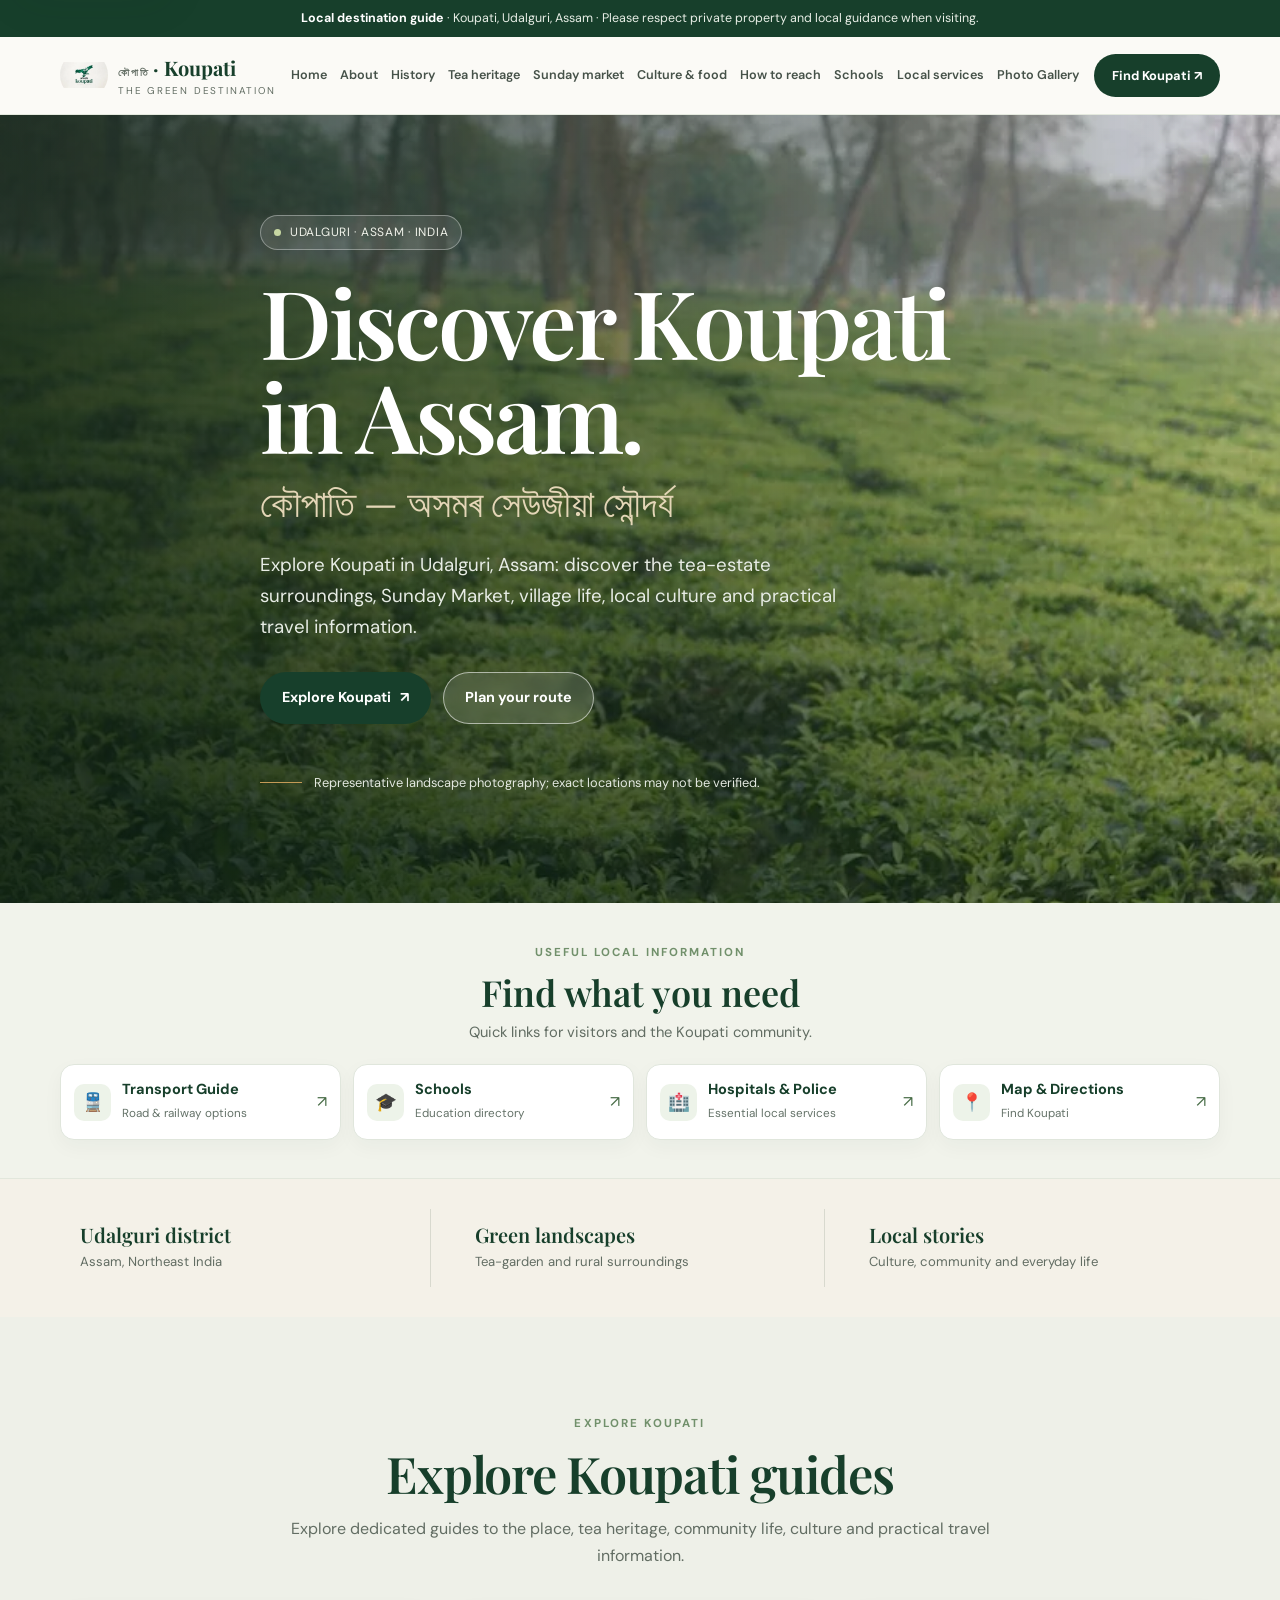
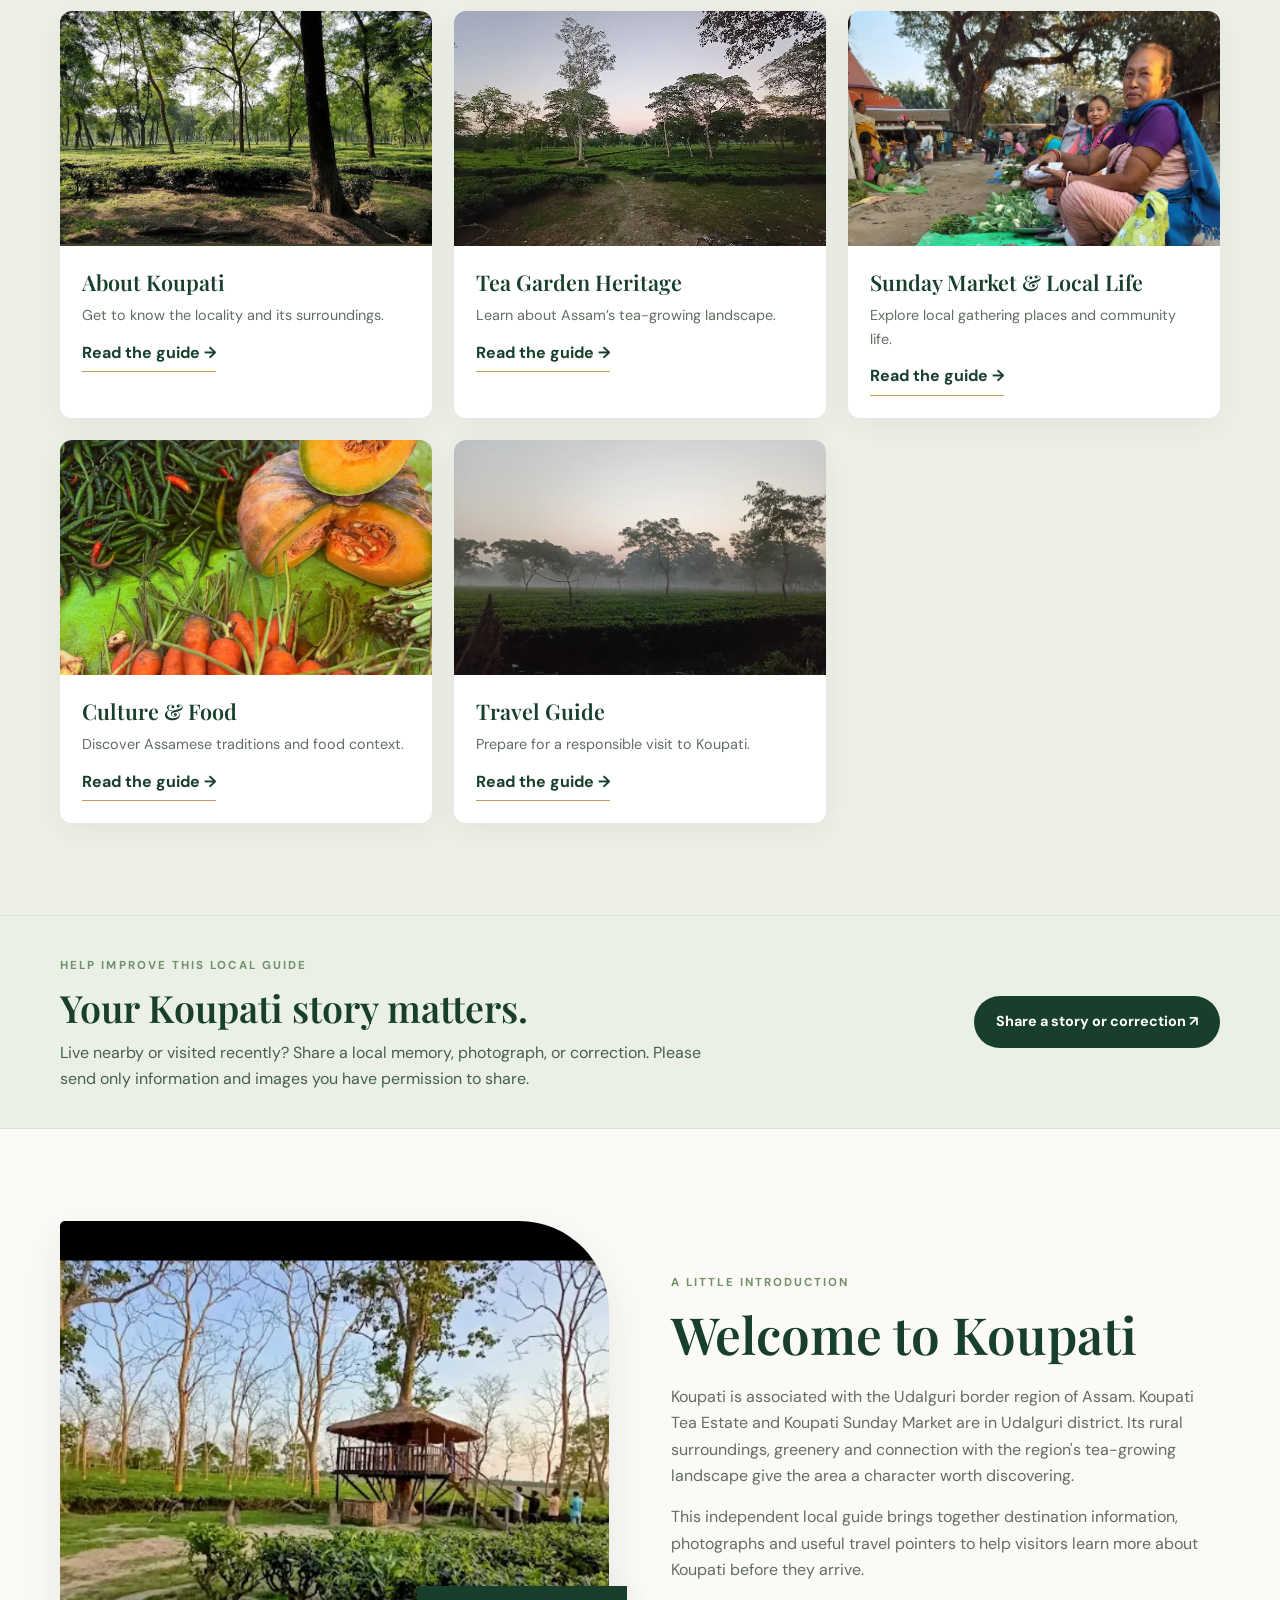
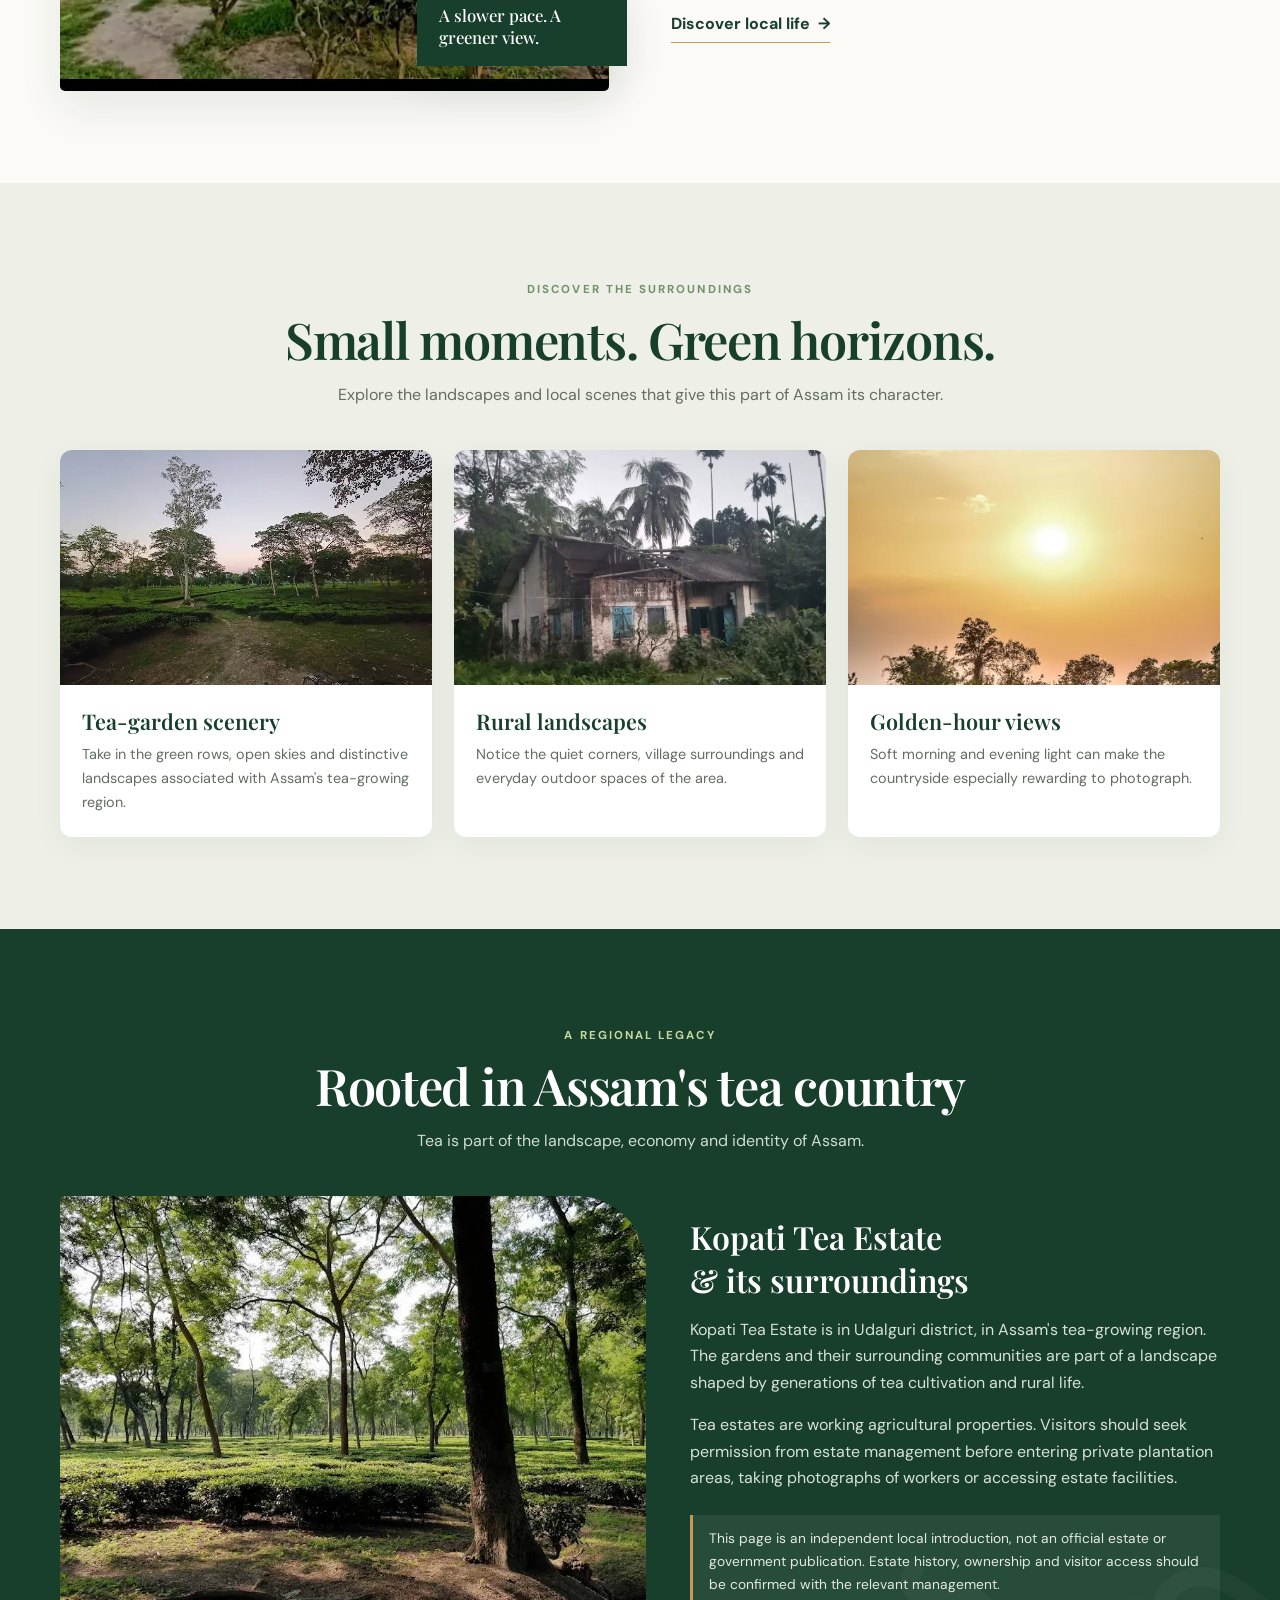
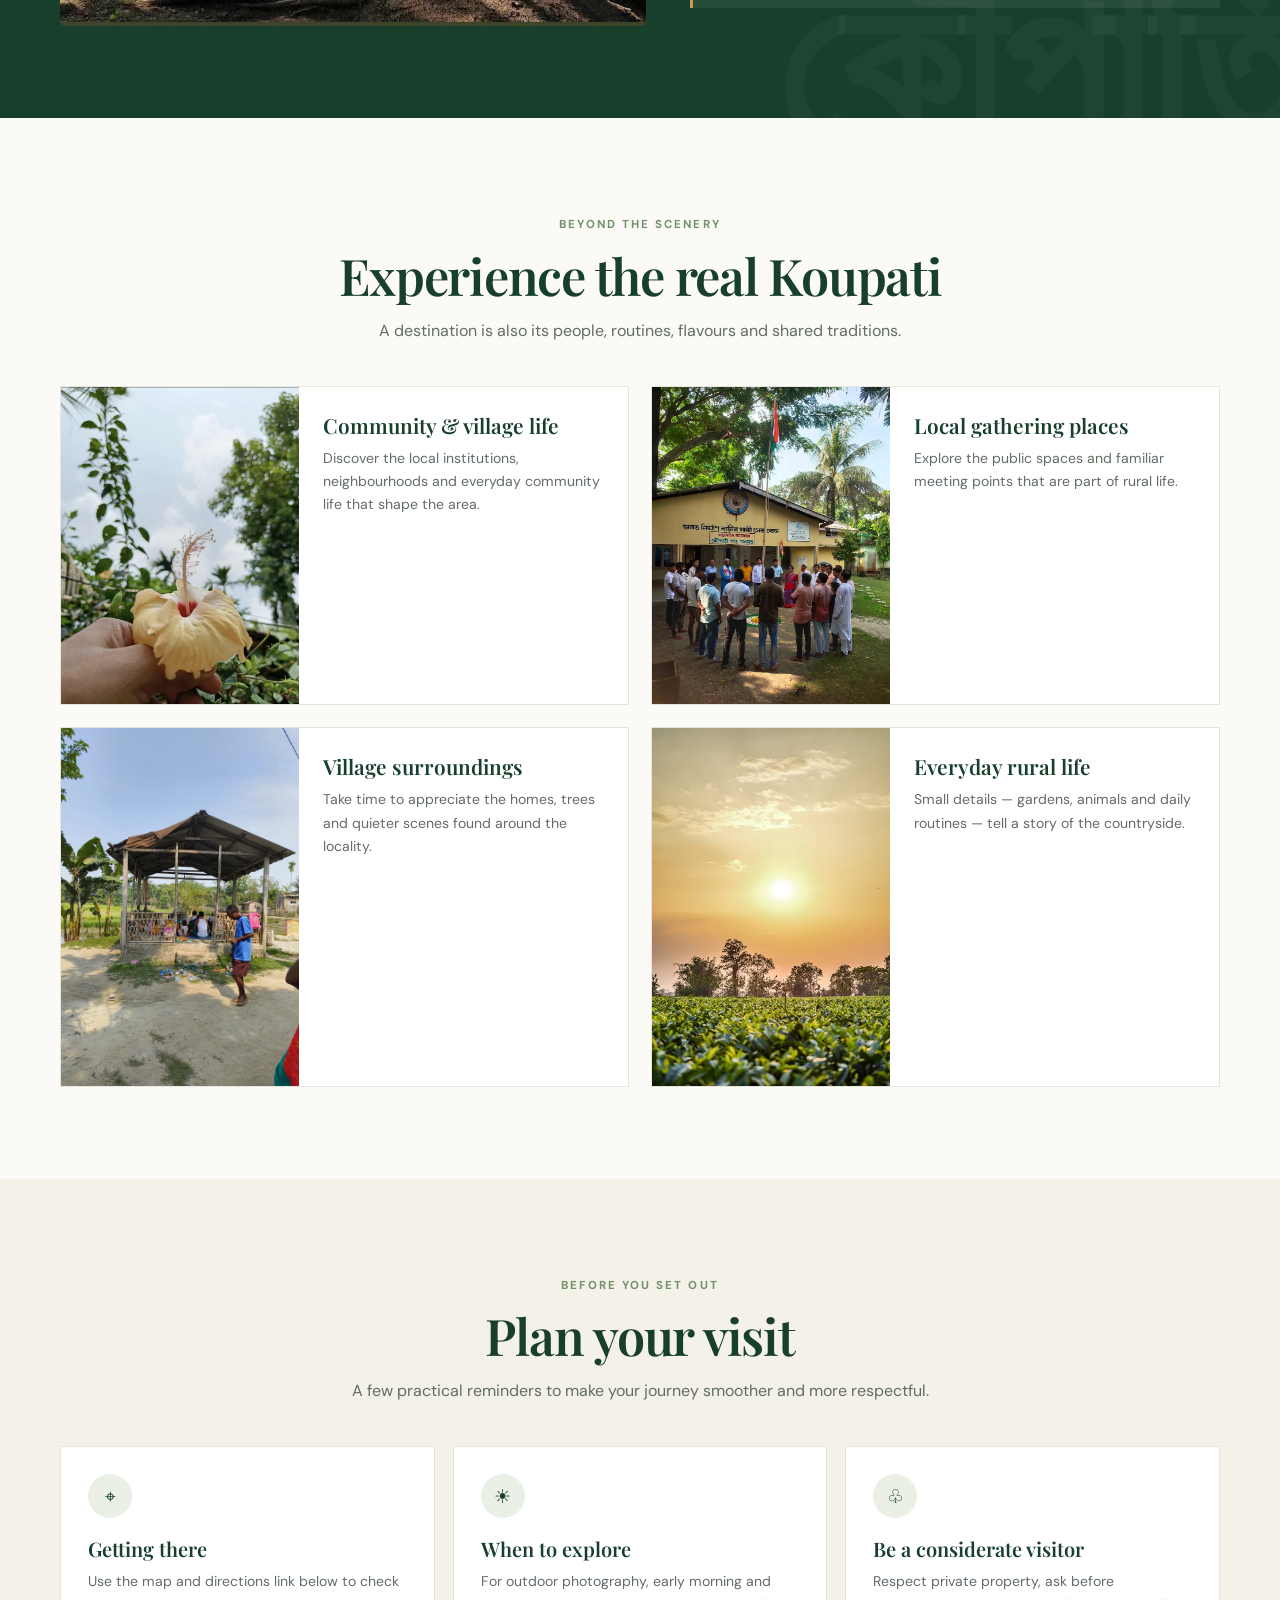
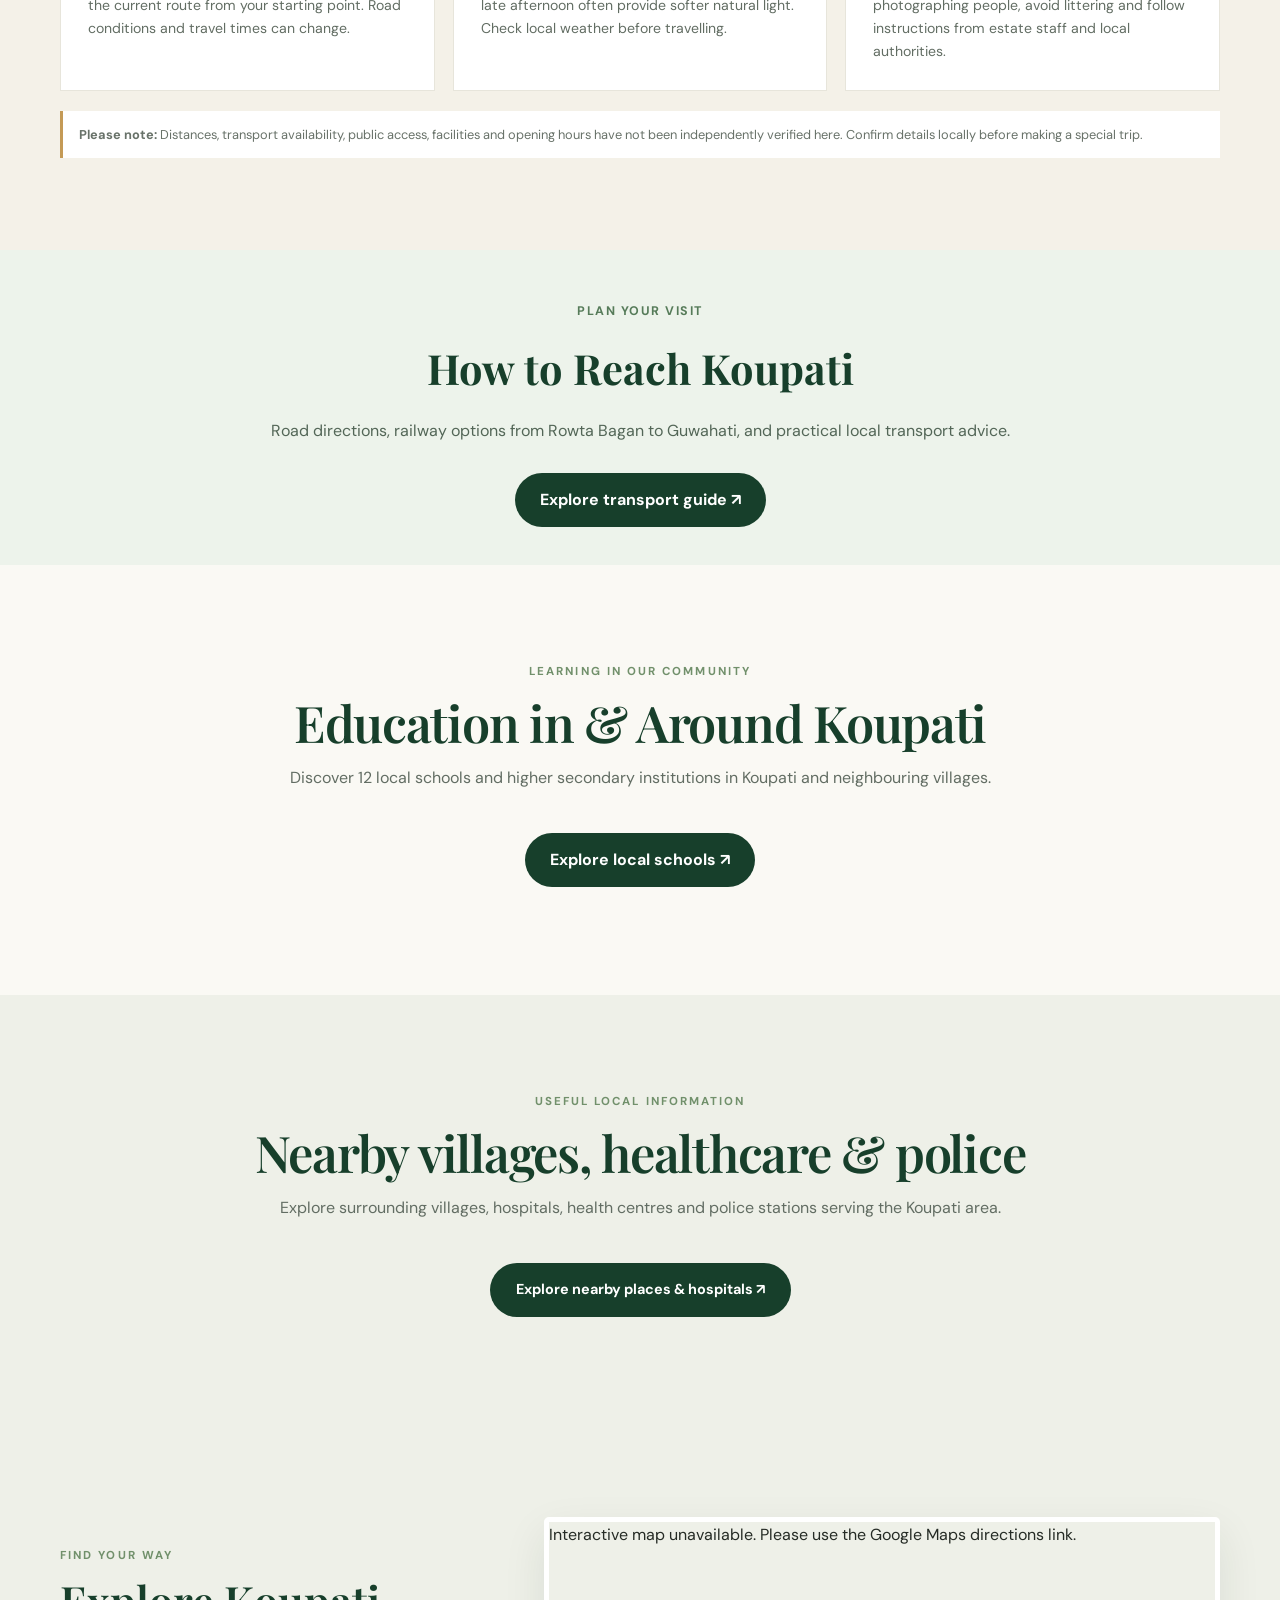
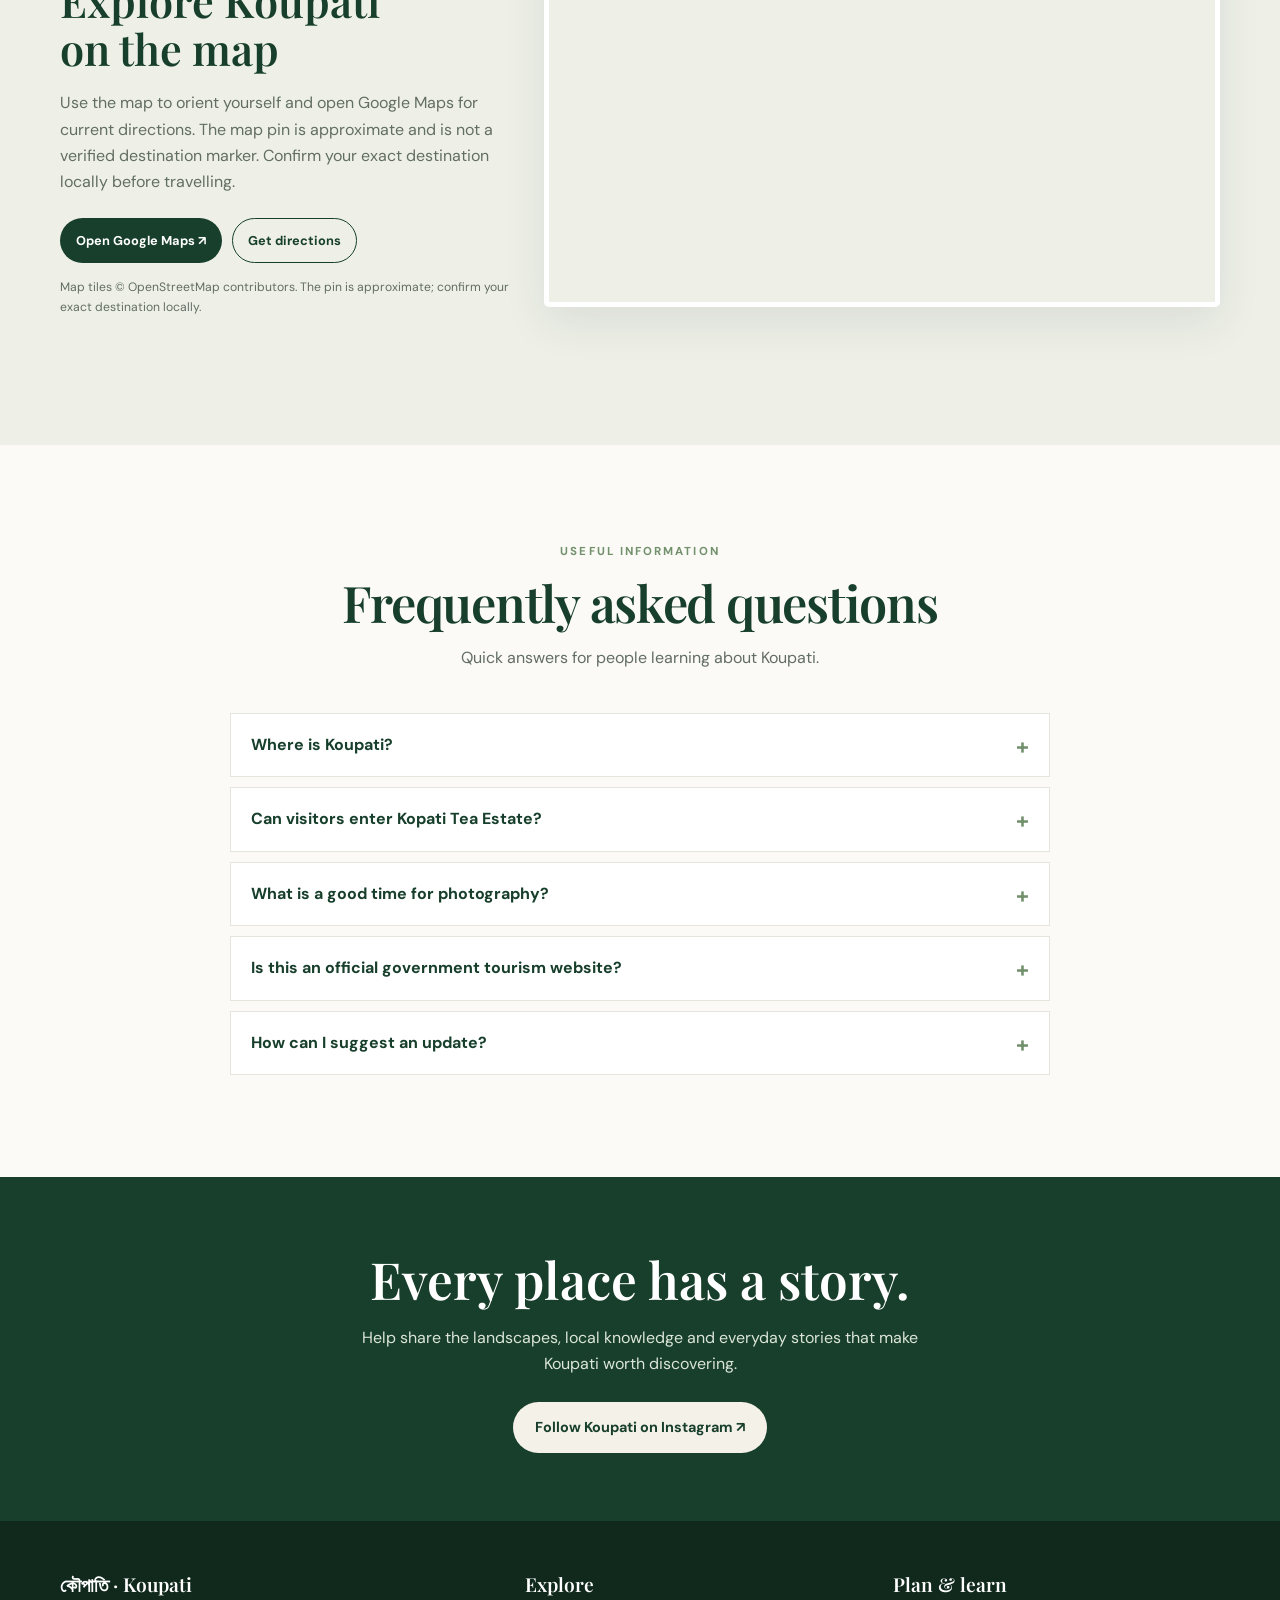
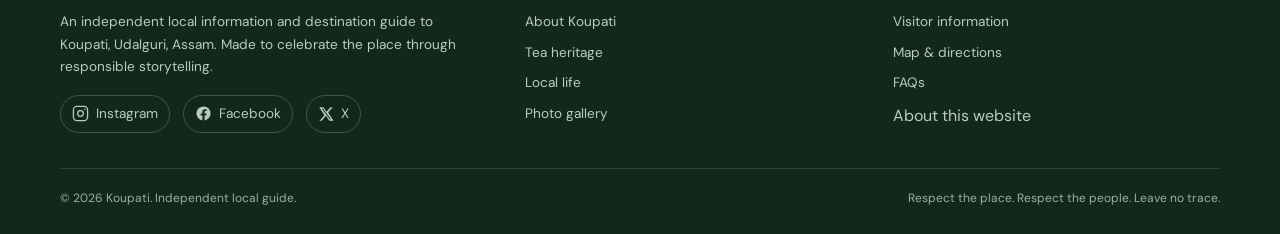
==== index.html @ d8b203d9 "Complete homepage audit: language, photo disclosures, CSS caching and imagery" ====
<!doctype html>
<html lang="en" class="scroll-smooth">
<head>
  <meta charset="utf-8">
  <meta name="viewport" content="width=device-width, initial-scale=1">
  <meta name="theme-color" content="#173f2b">
  <title>Koupati, Udalguri, Assam | Tea Estate, Sunday Market &amp; Local Guide</title>
  <meta name="description" content="Discover Koupati in Udalguri, Assam — explore local landscapes, tea-garden scenery, village life, culture and useful visitor information.">
  <link rel="canonical" href="https://koupati.vercel.app/">
  <meta property="og:type" content="website">
  <meta property="og:url" content="https://koupati.vercel.app/">
  <meta property="og:title" content="Koupati, Udalguri, Assam | Tea Estate, Sunday Market &amp; Local Guide">
  <meta property="og:description" content="A local guide to Koupati — its landscapes, tea-garden surroundings, community and visitor information.">
  <meta property="og:image" content="https://koupati.vercel.app/7.webp">
  <meta name="twitter:card" content="summary_large_image">
  <meta name="twitter:title" content="Koupati, Udalguri, Assam | Tea Estate, Sunday Market &amp; Local Guide">
  <meta name="twitter:description" content="Explore Koupati's landscapes, local life and visitor information.">
  <meta name="twitter:image" content="https://koupati.vercel.app/7.webp">
  <link rel="preconnect" href="https://fonts.googleapis.com">
  <link rel="preconnect" href="https://fonts.gstatic.com" crossorigin>
  <link href="https://fonts.googleapis.com/css2?family=DM+Sans:wght@400;500;600;700&family=Playfair+Display:wght@500;600;700&family=Noto+Sans+Assamese:wght@400;500;600;700&display=swap" rel="stylesheet" media="print" onload="this.media='all'">
  <noscript><link href="https://fonts.googleapis.com/css2?family=DM+Sans:wght@400;500;600;700&family=Playfair+Display:wght@500;600;700&family=Noto+Sans+Assamese:wght@400;500;600;700&display=swap" rel="stylesheet"></noscript>
  <link rel="preload" as="image" href="7-optimized.webp" imagesrcset="7-mobile.webp 480w, 7-optimized.webp 826w" imagesizes="100vw" fetchpriority="high">
  <link rel="stylesheet" href="styles-home.css">
  
  <script type="application/ld+json">{"@context":"https://schema.org","@type":"WebSite","name":"Koupati, Udalguri, Assam | Tea Estate, Sunday Market & Local Guide","alternateName":"কৌপাতি","url":"https://koupati.vercel.app/","description":"Discover Koupati in Udalguri, Assam — explore local landscapes, tea-garden scenery, village life, culture and useful visitor information."}</script>
<meta name="robots" content="index,follow"></head>
<body>
  <a class="skip-link" href="#main-content">Skip to content</a>
  <div class="topline"><strong>Local destination guide</strong> · Koupati, Udalguri, Assam · Please respect private property and local guidance when visiting.</div>
  <header class="site-header">
    <div class="container nav-wrap">
      <a class="brand" href="/" aria-label="Koupati home"><img src="images/koupati_logo-optimized.webp" alt="Koupati logo" decoding="async" width="48" height="48"><span class="brand-name"><strong><span lang="as">কৌপাতি</span> · Koupati</strong><span>The green destination</span></span></a>
      <nav class="nav-links" aria-label="Main navigation"><a href="/">Home</a><a href="about-koupati.html">About</a><a href="history-local-stories.html">History</a><a href="tea-garden.html">Tea heritage</a><a href="local-life.html">Sunday market</a><a href="culture-food.html">Culture & food</a><a href="travel-guide.html#transport-options">How to reach</a><a href="education.html">Schools</a><a href="nearby-villages-hospitals.html">Local services</a><a href="gallery.html">Photo Gallery</a></nav>
      <a class="btn btn-primary nav-cta" href="#location">Find Koupati ↗</a>
      <button class="menu-toggle" id="menuToggle" aria-label="Open navigation" aria-expanded="false" aria-controls="mobileNav">☰</button>
    </div>
    <nav class="mobile-nav" id="mobileNav" aria-label="Mobile navigation"><a href="/">Home</a><a href="about-koupati.html">About</a><a href="history-local-stories.html">History &amp; Stories</a><a href="tea-garden.html">Tea heritage</a><a href="local-life.html">Sunday market</a><a href="culture-food.html">Culture & food</a><a href="travel-guide.html#transport-options">How to reach</a><a href="education.html">Schools</a><a href="nearby-villages-hospitals.html">Local services</a><a href="gallery.html">Photo Gallery</a></nav>
  </header>

  <nav class="mobile-quick-jump" aria-label="Quick section navigation"><a href="#quick-access">Explore</a><a href="#community-story">Contribute</a><a href="gallery.html">Photos</a><a href="#location">Map</a><a href="#faq">FAQ</a></nav>
  <main id="main-content">
    <section class="hero" id="home">
      <img class="hero-bg" src="7-optimized.webp" srcset="7-mobile.webp 480w, 7-optimized.webp 826w" sizes="100vw" alt="Representative tea-growing landscape; exact location not verified" fetchpriority="high" decoding="async" width="826" height="1239">
      <div class="container hero-content">
        <div class="hero-kicker"><i></i> UDALGURI · ASSAM · INDIA</div>
        <h1>Discover Koupati<br>in Assam.<span lang="as">কৌপাতি — অসমৰ সেউজীয়া সৌন্দৰ্য</span></h1>
        <p class="hero-copy">Explore Koupati in Udalguri, Assam: discover the tea-estate surroundings, Sunday Market, village life, local culture and practical travel information.</p>
        <div class="hero-actions"><a class="btn btn-primary" href="#discover">Explore Koupati <span>↗</span></a><a class="btn btn-light" href="#location">Plan your route</a></div>
        <div class="hero-note">Representative landscape photography; exact locations may not be verified.</div>
      </div>
    </section>


    <section class="quick-access" id="quick-access" aria-labelledby="quick-access-title"><div class="container"><div class="quick-access-heading"><span class="eyebrow">USEFUL LOCAL INFORMATION</span><h2 id="quick-access-title">Find what you need</h2><p>Quick links for visitors and the Koupati community.</p></div><div class="quick-access-grid"><a class="quick-access-card" href="travel-guide.html#transport-options"><span class="quick-access-icon" aria-hidden="true">🚆</span><span><strong>Transport Guide</strong><small>Road &amp; railway options</small></span><span aria-hidden="true">↗</span></a><a class="quick-access-card" href="education.html"><span class="quick-access-icon" aria-hidden="true">🎓</span><span><strong>Schools</strong><small>Education directory</small></span><span aria-hidden="true">↗</span></a><a class="quick-access-card" href="nearby-villages-hospitals.html"><span class="quick-access-icon" aria-hidden="true">🏥</span><span><strong>Hospitals &amp; Police</strong><small>Essential local services</small></span><span aria-hidden="true">↗</span></a><a class="quick-access-card" href="#location"><span class="quick-access-icon" aria-hidden="true">📍</span><span><strong>Map &amp; Directions</strong><small>Find Koupati</small></span><span aria-hidden="true">↗</span></a></div></div></section>
    <section class="intro" aria-label="Koupati at a glance"><div class="container intro-grid">
      <div class="intro-item"><b>Udalguri district</b><span>Assam, Northeast India</span></div>
      <div class="intro-item"><b>Green landscapes</b><span>Tea-garden and rural surroundings</span></div>
      <div class="intro-item"><b>Local stories</b><span>Culture, community and everyday life</span></div>
    </div></section>

    <section class="section highlights"><div class="container"><div class="section-head"><span class="eyebrow">Explore Koupati</span><h2>Explore Koupati guides</h2><p>Explore dedicated guides to the place, tea heritage, community life, culture and practical travel information.</p></div><div class="cards"><article class="feature-card"><img src="12-optimized.webp" alt="Representative green rural landscape; exact location not verified" loading="lazy" decoding="async" fetchpriority="low" width="1045" height="608"><div class="card-body"><h3>About Koupati</h3><p>Get to know the locality and its surroundings.</p><a class="text-link" href="about-koupati.html">Read the guide →</a></div></article><article class="feature-card"><img src="6-optimized.webp" alt="Tea-growing landscape in Assam; not confirmed as Kopati Tea Estate" loading="lazy" decoding="async" fetchpriority="low" width="720" height="520"><div class="card-body"><h3>Tea Garden Heritage</h3><p>Learn about Assam’s tea-growing landscape.</p><a class="text-link" href="tea-garden.html">Read the guide →</a></div></article><article class="feature-card"><img src="90372.webp" alt="Sunday Market vendors and local shoppers in a village setting, Udalguri, Assam" loading="lazy" decoding="async" fetchpriority="low" width="1536" height="1204"><div class="card-body"><h3>Sunday Market & Local Life</h3><p>Explore local gathering places and community life.</p><a class="text-link" href="local-life.html">Read the guide →</a></div></article></div><div class="cards" style="margin-top:22px"><article class="feature-card"><img src="90378.webp" alt="Fresh local vegetables and seasonal produce at a Sunday market" loading="lazy" decoding="async" fetchpriority="low" width="1152" height="1536"><div class="card-body"><h3>Culture & Food</h3><p>Discover Assamese traditions and food context.</p><a class="text-link" href="culture-food.html">Read the guide →</a></div></article><article class="feature-card"><img src="8.webp" alt="Representative rural landscape in Assam; exact location not verified" loading="lazy" decoding="async" fetchpriority="low" width="826" height="620"><div class="card-body"><h3>Travel Guide</h3><p>Prepare for a responsible visit to Koupati.</p><a class="text-link" href="travel-guide.html">Read the guide →</a></div></article></div></div></section>

    <section class="contributor-hub" id="community-story" aria-labelledby="contributor-title"><div class="container contributor-layout"><div><span class="eyebrow">Help improve this local guide</span><h2 id="contributor-title">Your Koupati story matters.</h2><p>Live nearby or visited recently? Share a local memory, photograph, or correction. Please send only information and images you have permission to share.</p></div><a class="btn btn-primary" href="https://www.instagram.com/koupati_official/" target="_blank" rel="noopener noreferrer" aria-label="Contact Koupati on Instagram to share a story, photograph or correction">Share a story or correction ↗</a></div></section>

    <section class="section" id="discover"><div class="container about-grid">
      <div class="about-photo"><img src="10-optimized.webp" alt="Representative green rural landscape; exact location not verified" loading="lazy" decoding="async" fetchpriority="low" width="1084" height="548"><div class="photo-label">A slower pace. A greener view.</div></div>
      <div class="about-copy"><span class="eyebrow">A little introduction</span><h2>Welcome to Koupati</h2>
        <p>Koupati is associated with the Udalguri border region of Assam. Koupati Tea Estate and Koupati Sunday Market are in Udalguri district. Its rural surroundings, greenery and connection with the region's tea-growing landscape give the area a character worth discovering.</p>
        <p>This independent local guide brings together destination information, photographs and useful travel pointers to help visitors learn more about Koupati before they arrive.</p>
        <a class="text-link" href="#local-life">Discover local life <span>→</span></a>
      </div>
    </div></section>

    <section class="section highlights"><div class="container"><div class="section-head"><span class="eyebrow">Discover the surroundings</span><h2>Small moments. Green horizons.</h2><p>Explore the landscapes and local scenes that give this part of Assam its character.</p></div>
      <div class="cards">
        <article class="feature-card"><img src="6-optimized.webp" alt="Representative tea plantation landscape; exact location not verified" loading="lazy" decoding="async" fetchpriority="low" width="720" height="520"><div class="card-body"><h3>Tea-garden scenery</h3><p>Take in the green rows, open skies and distinctive landscapes associated with Assam's tea-growing region.</p></div></article>
        <article class="feature-card"><img src="9-optimized.webp" alt="Representative village landscape; exact location not verified" loading="lazy" decoding="async" fetchpriority="low" width="1063" height="1084"><div class="card-body"><h3>Rural landscapes</h3><p>Notice the quiet corners, village surroundings and everyday outdoor spaces of the area.</p></div></article>
        <article class="feature-card"><img src="1.jpeg" alt="Sunset over a rural landscape; exact location not verified" loading="lazy" decoding="async" fetchpriority="low" width="452" height="678"><div class="card-body"><h3>Golden-hour views</h3><p>Soft morning and evening light can make the countryside especially rewarding to photograph.</p></div></article>
      </div>
    </div></section>

    <section class="section heritage" id="heritage"><div class="container"><div class="section-head"><span class="eyebrow" style="color:#c7d7a2">A regional legacy</span><h2>Rooted in Assam's tea country</h2><p>Tea is part of the landscape, economy and identity of Assam.</p></div>
      <div class="heritage-grid"><img src="12-optimized.webp" alt="Representative green rural landscape; exact location not verified" loading="lazy" decoding="async" fetchpriority="low" width="1045" height="608"><div class="heritage-copy"><h3>Kopati Tea Estate & its surroundings</h3><p>Kopati Tea Estate is in Udalguri district, in Assam's tea-growing region. The gardens and their surrounding communities are part of a landscape shaped by generations of tea cultivation and rural life.</p><p>Tea estates are working agricultural properties. Visitors should seek permission from estate management before entering private plantation areas, taking photographs of workers or accessing estate facilities.</p><div class="heritage-note">This page is an independent local introduction, not an official estate or government publication. Estate history, ownership and visitor access should be confirmed with the relevant management.</div></div></div>
    </div></section>

    <section class="section local" id="local-life"><div class="container"><div class="section-head"><span class="eyebrow">Beyond the scenery</span><h2>Experience the real Koupati</h2><p>A destination is also its people, routines, flavours and shared traditions.</p></div>
      <div class="local-grid">
        <article class="local-card"><img src="11-optimized.webp" alt="Representative village-life photograph; exact location not verified" loading="lazy" decoding="async" fetchpriority="low" width="818" height="1084"><div><h3>Community & village life</h3><p>Discover the local institutions, neighbourhoods and everyday community life that shape the area.</p></div></article>
        <article class="local-card"><img src="90125.webp" alt="Representative outdoor community setting; exact location not verified" loading="lazy" decoding="async" fetchpriority="low" width="826" height="1101"><div><h3>Local gathering places</h3><p>Explore the public spaces and familiar meeting points that are part of rural life.</p></div></article>
        <article class="local-card"><img src="2-optimized.webp" alt="Representative rural community setting; exact location not verified" loading="lazy" decoding="async" fetchpriority="low" width="1205" height="1600"><div><h3>Village surroundings</h3><p>Take time to appreciate the homes, trees and quieter scenes found around the locality.</p></div></article>
        <article class="local-card"><img src="1.jpeg" alt="Representative rural photograph; exact location not verified" loading="lazy" decoding="async" fetchpriority="low" width="452" height="678"><div><h3>Everyday rural life</h3><p>Small details — gardens, animals and daily routines — tell a story of the countryside.</p></div></article>
      </div>

    </div></section>

    <section class="section travel" id="travel"><div class="container"><div class="section-head"><span class="eyebrow">Before you set out</span><h2>Plan your visit</h2><p>A few practical reminders to make your journey smoother and more respectful.</p></div>
      <div class="travel-grid">
        <article class="travel-card"><div class="travel-icon">⌖</div><h3>Getting there</h3><p>Use the map and directions link below to check the current route from your starting point. Road conditions and travel times can change.</p></article>
        <article class="travel-card"><div class="travel-icon">☀</div><h3>When to explore</h3><p>For outdoor photography, early morning and late afternoon often provide softer natural light. Check local weather before travelling.</p></article>
        <article class="travel-card"><div class="travel-icon">♧</div><h3>Be a considerate visitor</h3><p>Respect private property, ask before photographing people, avoid littering and follow instructions from estate staff and local authorities.</p></article>
      </div>
      <div class="travel-disclaimer"><strong>Please note:</strong> Distances, transport availability, public access, facilities and opening hours have not been independently verified here. Confirm details locally before making a special trip.</div>
    </div></section>

<section id="how-to-reach" style="padding:38px 20px;text-align:center;background:#edf3eb"><div style="max-width:760px;margin:auto"><p style="font-weight:700;letter-spacing:.12em;color:#567b59;font-size:.78rem">PLAN YOUR VISIT</p><h2 style="font-family:'Playfair Display',serif;color:#173f2b;font-size:clamp(1.7rem,4vw,2.6rem);margin:8px 0">How to Reach Koupati</h2><p style="color:#536657">Road directions, railway options from Rowta Bagan to Guwahati, and practical local transport advice.</p><a href="travel-guide.html#transport-options" style="display:inline-block;background:#173f2b;color:white;padding:14px 25px;border-radius:999px;font-weight:700;text-decoration:none;margin-top:12px">Explore transport guide ↗</a></div></section><section class="section" id="education" style="background:#faf9f4"><div class="container"><div class="section-head"><span class="eyebrow">Learning in our community</span><h2>Education in &amp; Around Koupati</h2><p>Discover 12 local schools and higher secondary institutions in Koupati and neighbouring villages.</p></div><p style="text-align:center"><a href="education.html" style="display:inline-block;background:#173f2b;color:white;padding:14px 25px;border-radius:999px;font-weight:700;text-decoration:none">Explore local schools ↗</a></p></div></section><section class="section" id="nearby-guide" style="background:#eef0e8"><div class="container"><div class="section-head"><span class="eyebrow">Useful local information</span><h2>Nearby villages, healthcare &amp; police</h2><p>Explore surrounding villages, hospitals, health centres and police stations serving the Koupati area.</p></div><p style="text-align:center"><a class="btn btn-primary" href="nearby-villages-hospitals.html" style="display:inline-block;background:#173f2b;color:white;padding:14px 25px;border-radius:999px;font-weight:700;text-decoration:none">Explore nearby places &amp; hospitals ↗</a></p></div></section>

    <section class="section map-section" id="location"><div class="container map-layout"><div class="map-copy"><span class="eyebrow">Find your way</span><h2>Explore Koupati on the map</h2><p>Use the map to orient yourself and open Google Maps for current directions. The map pin is approximate and is not a verified destination marker. Confirm your exact destination locally before travelling.</p><div class="map-actions"><a class="btn btn-primary" href="https://www.google.com/maps/search/?api=1&query=Koupati%2C+Udalguri%2C+Assam" target="_blank" rel="noopener noreferrer">Open Google Maps ↗</a><a class="btn" style="border-color:var(--forest);color:var(--forest)" href="https://www.google.com/maps/dir/?api=1&destination=Koupati%2C+Udalguri%2C+Assam" target="_blank" rel="noopener noreferrer">Get directions</a></div><p class="map-caveat">Map tiles © OpenStreetMap contributors. The pin is approximate; confirm your exact destination locally.</p></div><div id="leafletMap" role="region" aria-label="Interactive map of the approximate Koupati area"></div></div></section>

    <section class="section faq" id="faq"><div class="container"><div class="section-head"><span class="eyebrow">Useful information</span><h2>Frequently asked questions</h2><p>Quick answers for people learning about Koupati.</p></div><div class="faq-list">
      <details><summary>Where is Koupati?</summary><p>Koupati is in Udalguri district, Assam, India. Some older references may use Darrang, and postal administration can differ from district boundaries. Use the map and a current navigation service to confirm your route.</p></details>
      <details><summary>Can visitors enter Kopati Tea Estate?</summary><p>Do not assume the working tea estate is open to the public. Contact estate management and obtain permission before entering private property or taking photographs.</p></details>
      <details><summary>What is a good time for photography?</summary><p>Early morning and late afternoon often offer softer light. Weather, season and local conditions will affect the best time on a particular day.</p></details>
      <details><summary>Is this an official government tourism website?</summary><p>No. Koupati is an independent local information and destination guide. It is not presented as an official government or tea-estate website.</p></details>
      <details><summary>How can I suggest an update?</summary><p>You can suggest corrections through <a href="https://www.instagram.com/koupati_official/" target="_blank" rel="noopener noreferrer">Koupati on Instagram</a> or <a href="https://www.facebook.com/infokoupati" target="_blank" rel="noopener noreferrer">Koupati on Facebook</a>. Please include a reliable source when possible.</p></details>
    </div></div></section>

    <section class="cta-band"><div class="container"><h2>Every place has a story.</h2><p>Help share the landscapes, local knowledge and everyday stories that make Koupati worth discovering.</p><a class="btn" href="https://www.instagram.com/koupati_official/" target="_blank" rel="noopener noreferrer">Follow Koupati on Instagram ↗</a></div></section>
  </main>

  <footer class="footer"><div class="container"><div class="footer-grid">
    <div><h3><span lang="as">কৌপাতি</span> · Koupati</h3><p>An independent local information and destination guide to Koupati, Udalguri, Assam. Made to celebrate the place through responsible storytelling.</p><div class="socials" style="flex-wrap:wrap"><a href="https://www.instagram.com/koupati_official/" target="_blank" rel="noopener noreferrer" aria-label="Koupati on Instagram" style="display:inline-flex;align-items:center;gap:7px"><svg aria-hidden="true" width="17" height="17" viewBox="0 0 24 24" fill="none" stroke="currentColor" stroke-width="1.8" stroke-linecap="round" stroke-linejoin="round"><rect x="2" y="2" width="20" height="20" rx="5"/><circle cx="12" cy="12" r="4"/><circle cx="18" cy="6" r="1" fill="currentColor" stroke="none"/></svg><span>Instagram</span></a><a href="https://www.facebook.com/infokoupati" target="_blank" rel="noopener noreferrer" aria-label="Koupati on Facebook" style="display:inline-flex;align-items:center;gap:7px"><svg aria-hidden="true" width="17" height="17" viewBox="0 0 24 24" fill="currentColor"><path d="M22 12a10 10 0 1 0-11.56 9.88v-6.99H7.9V12h2.54V9.8c0-2.5 1.49-3.89 3.78-3.89 1.09 0 2.23.2 2.23.2v2.46H15.2c-1.24 0-1.63.77-1.63 1.56V12h2.77l-.44 2.89h-2.33v6.99A10 10 0 0 0 22 12Z"/></svg><span>Facebook</span></a><a href="https://x.com/KoupatiOfficial" target="_blank" rel="noopener noreferrer" aria-label="Koupati on X" style="display:inline-flex;align-items:center;gap:7px"><svg aria-hidden="true" width="16" height="16" viewBox="0 0 24 24" fill="currentColor"><path d="M18.9 2H22l-6.8 7.77L23.2 22h-6.26l-4.9-7.43L5.54 22H2.4l7.27-8.31L1.8 2h6.42l4.43 6.77L18.9 2Zm-1.1 18h1.73L7.28 3.89H5.42L17.8 20Z"/></svg><span>X</span></a></div></div>
    <div><h3>Explore</h3><div class="footer-links"><a href="#discover">About Koupati</a><a href="#heritage">Tea heritage</a><a href="#local-life">Local life</a><a href="gallery.html">Photo gallery</a></div></div>
    <div><h3>Plan & learn</h3><div class="footer-links"><a href="#travel">Visitor information</a><a href="#location">Map & directions</a><a href="#faq">FAQs</a><button type="button" id="aboutOpen" onclick="openAbout()" style="text-align:left;background:none;border:0;padding:0;color:#bdcbbd;cursor:pointer">About this website</button></div></div>
  </div><div class="footer-bottom"><span>© <span id="year"></span> Koupati. Independent local guide.</span><span>Respect the place. Respect the people. Leave no trace.</span></div></div></footer>

  <div class="modal" id="lightbox" role="dialog" aria-modal="true" aria-label="Photo viewer"><button class="modal-close" id="lightboxClose" aria-label="Close photo">×</button><img id="lightboxImage" src="" alt="Expanded gallery photograph" decoding="async"></div>
  <div class="modal" id="aboutModal" role="dialog" aria-modal="true" aria-label="About the website creator"><div class="about-modal-card"><button class="modal-close" id="aboutClose" onclick="closeAbout()" aria-label="Close about dialog">×</button><img src="tapash_photo-optimized.webp" alt="Tapash Mazumdar" decoding="async" width="600" height="800"><h2>Tapash Mazumdar</h2><p><strong>Website creator · Guwahati, Assam</strong></p><p>This independent project is created to share information, photographs and local stories about Koupati. The aim is to help people discover the area while encouraging respectful and responsible visits.</p><a class="btn btn-primary" href="https://www.linkedin.com/in/tapash-mazumdar-4464b91ab" target="_blank" rel="noopener noreferrer">Connect on LinkedIn ↗</a></div></div>
  <a class="to-top" id="toTop" href="#home" aria-label="Back to top">↑</a>

  
  <script>
    const menuToggle=document.getElementById('menuToggle'),mobileNav=document.getElementById('mobileNav');
    function closeMenu(){mobileNav.classList.remove('open');menuToggle.setAttribute('aria-expanded','false');menuToggle.setAttribute('aria-label','Open navigation')}
    menuToggle.addEventListener('click',()=>{const open=mobileNav.classList.toggle('open');menuToggle.setAttribute('aria-expanded',String(open));menuToggle.setAttribute('aria-label',open?'Close navigation':'Open navigation')});
    mobileNav.querySelectorAll('a').forEach(a=>a.addEventListener('click',closeMenu));
    document.addEventListener('click',e=>{if(mobileNav.classList.contains('open')&&!mobileNav.contains(e.target)&&!menuToggle.contains(e.target))closeMenu()});
    menuToggle.addEventListener('keydown',e=>{if(e.key==='ArrowDown'&&mobileNav.classList.contains('open')){e.preventDefault();mobileNav.querySelector('a')?.focus()}});
    const aboutModal=document.getElementById('aboutModal');
    let previousAboutFocus=null;
    function openAbout(){previousAboutFocus=document.activeElement;aboutModal.classList.add('open');document.body.style.overflow='hidden';document.getElementById('aboutClose').focus()}
    function closeAbout(){if(!aboutModal.classList.contains('open'))return;aboutModal.classList.remove('open');document.body.style.overflow='';previousAboutFocus?.focus()}
    aboutModal.addEventListener('click',e=>{if(e.target===aboutModal)closeAbout()});
    aboutModal.addEventListener('keydown',e=>{if(e.key!=='Tab'||!aboutModal.classList.contains('open'))return;const focusable=Array.from(aboutModal.querySelectorAll('a[href],button:not([disabled])'));const first=focusable[0],last=focusable[focusable.length-1];if(e.shiftKey&&document.activeElement===first){e.preventDefault();last.focus()}else if(!e.shiftKey&&document.activeElement===last){e.preventDefault();first.focus()}});
    let lastGalleryTrigger=null;
    const lightbox=document.getElementById('lightbox'),lightboxImage=document.getElementById('lightboxImage');
    document.querySelectorAll('.gallery-item').forEach(item=>item.addEventListener('click',()=>{lastGalleryTrigger=item;lightboxImage.src=item.dataset.full;lightboxImage.alt=item.querySelector('img').alt;lightbox.classList.add('open');document.body.style.overflow='hidden';document.getElementById('lightboxClose').focus()}));
    function closeLightbox(){const wasOpen=lightbox.classList.contains('open');lightbox.classList.remove('open');lightboxImage.src='';document.body.style.overflow='';if(wasOpen&&lastGalleryTrigger)lastGalleryTrigger.focus()}
    document.getElementById('lightboxClose').addEventListener('click',closeLightbox);lightbox.addEventListener('click',e=>{if(e.target===lightbox)closeLightbox()});
    document.addEventListener('keydown',e=>{if(e.key==='Escape'){closeLightbox();closeAbout();closeMenu()}});
    lightbox.addEventListener('keydown',e=>{if(e.key!=='Tab'||!lightbox.classList.contains('open'))return;const close=document.getElementById('lightboxClose');if(e.shiftKey||document.activeElement!==close){e.preventDefault();close.focus()}});
    document.getElementById('year').textContent=new Date().getFullYear();
    const toTop=document.getElementById('toTop');window.addEventListener('scroll',()=>toTop.classList.toggle('show',window.scrollY>500),{passive:true});
    // Map dependencies are deferred until the visitor approaches the location section.
    // This avoids loading Leaflet and map tiles during the initial mobile render.
    const mapElement=document.getElementById('leafletMap');
    let mapRequested=false;
    function loadKoupatiMap(){
      if(mapRequested)return;
      mapRequested=true;
      const css=document.createElement('link');
      css.rel='stylesheet';
      css.href='https://unpkg.com/leaflet@1.9.4/dist/leaflet.css';
      css.integrity='sha256-p4NxAoJBhIIN+hmNHrzRCf9tD/miZyoHS5obTRR9BMY=';
      css.crossOrigin='anonymous';
      document.head.appendChild(css);
      const script=document.createElement('script');
      script.src='https://unpkg.com/leaflet@1.9.4/dist/leaflet.js';
      script.integrity='sha256-20nQCchB9co0qIjJZRGuk2/Z9VM+kNiyxNV1lvTlZBo=';
      script.crossOrigin='anonymous';
      script.onload=()=>{
        if(!window.L){mapElement.textContent='Map unavailable. Please use the Google Maps directions link.';return;}
        const map=L.map(mapElement,{scrollWheelZoom:false}).setView([26.5846,92.2483],13);
        L.tileLayer('https://{s}.tile.openstreetmap.org/{z}/{x}/{y}.png',{maxZoom:19,attribution:'&copy; OpenStreetMap contributors'}).addTo(map);
        L.marker([26.5846,92.2483]).addTo(map).bindPopup('<strong>Koupati</strong><br>Approximate reference point — confirm exact destination before travel.');
        requestAnimationFrame(()=>map.invalidateSize());
      };
      script.onerror=()=>{mapElement.textContent='Interactive map unavailable. Please use the Google Maps directions link.';};
      document.body.appendChild(script);
    }
    if('IntersectionObserver' in window){
      const mapObserver=new IntersectionObserver(entries=>{
        if(entries.some(entry=>entry.isIntersecting)){mapObserver.disconnect();loadKoupatiMap();}
      },{rootMargin:'250px 0px'});
      mapObserver.observe(mapElement);
    }else{
      window.addEventListener('load',loadKoupatiMap,{once:true});
    }
  </script>
</body>
</html>
---- styles-home.css ----
:root{--forest:#173f2b;--forest2:#24583c;--leaf:#486c3e;--cream:#f4f1e8;--paper:#fbfaf6;--gold:#c49a56;--ink:#202820;--muted:#687269;--line:#e5e5dc;--white:#fff;--shadow:0 18px 55px rgba(25,48,33,.10)}
    *{box-sizing:border-box}html{scroll-behavior:smooth;scroll-padding-top:88px}body{margin:0;background:var(--paper);color:var(--ink);font-family:'DM Sans','Noto Sans Assamese',sans-serif;line-height:1.65}img{display:block;max-width:100%}a{color:inherit;text-decoration:none}button{font:inherit}.container{width:min(1160px,calc(100% - 40px));margin-inline:auto}.eyebrow{font-size:.72rem;text-transform:uppercase;letter-spacing:.18em;font-weight:700;color:var(--leaf)}.section{padding:92px 0}.section-head{max-width:700px;margin:0 auto 42px;text-align:center}.section-head h2{font:600 clamp(2rem,4vw,3.15rem)/1.13 'Playfair Display',serif;color:var(--forest);margin:10px 0 14px}.section-head p{color:var(--muted);margin:0}.btn{display:inline-flex;align-items:center;justify-content:center;gap:9px;border-radius:999px;padding:13px 21px;font-size:.9rem;font-weight:700;transition:.2s ease;border:1px solid transparent}.btn-primary{background:var(--forest);color:#fff}.btn-primary:hover{background:var(--forest2);transform:translateY(-2px)}.btn-light{background:rgba(255,255,255,.12);border-color:rgba(255,255,255,.55);color:#fff;backdrop-filter:blur(8px)}.btn-light:hover{background:#fff;color:var(--forest)}.topline{background:var(--forest);color:#e8eee6;font-size:.78rem;text-align:center;padding:8px 16px}.topline strong{color:#fff}.site-header{height:78px;position:sticky;top:0;z-index:1000;background:rgba(251,250,246,.94);backdrop-filter:blur(14px);border-bottom:1px solid rgba(23,63,43,.1)}.nav-wrap{height:100%;display:flex;align-items:center;justify-content:space-between;gap:24px}.brand{display:flex;align-items:center;gap:10px;min-width:160px}.brand img{width:48px;height:48px;object-fit:contain;border-radius:50%}.brand-name{display:flex;flex-direction:column;line-height:1.05}.brand-name strong{font:700 1.25rem 'Playfair Display',serif;color:var(--forest)}.brand-name span{font-size:.62rem;letter-spacing:.18em;text-transform:uppercase;color:var(--muted);margin-top:5px}.nav-links{display:flex;align-items:center;gap:22px;font-size:.83rem;font-weight:600;color:#465249}.nav-links a:hover,.nav-links button:hover{color:var(--leaf)}.nav-links button{border:0;background:none;color:inherit;cursor:pointer;font-weight:600}.nav-cta{white-space:nowrap;padding:10px 17px;font-size:.8rem}.menu-toggle{display:none;background:none;border:1px solid var(--line);border-radius:12px;padding:9px;color:var(--forest);font-size:1.25rem}.mobile-nav{display:none;background:var(--paper);border-top:1px solid var(--line);padding:12px 20px 20px;box-shadow:var(--shadow)}.mobile-nav.open{display:grid;gap:3px}.mobile-nav a,.mobile-nav button{padding:11px 4px;border:0;border-bottom:1px solid var(--line);background:none;text-align:left;font-weight:600;color:var(--forest)}
    .hero{min-height:690px;position:relative;display:flex;align-items:center;overflow:hidden;background:#14291e;color:white}.hero:before{content:"";position:absolute;inset:0;background:linear-gradient(90deg,rgba(9,28,17,.82),rgba(9,28,17,.47) 55%,rgba(9,28,17,.12)),linear-gradient(0deg,rgba(9,28,17,.35),transparent 55%);z-index:1}.hero-bg{position:absolute;inset:0;width:100%;height:100%;object-fit:cover;object-position:center 48%;animation:slowzoom 18s ease-in-out infinite alternate}.hero-content{position:relative;z-index:2;padding:100px 0 110px;max-width:760px}.hero-kicker{display:inline-flex;align-items:center;gap:9px;padding:7px 13px;border:1px solid rgba(255,255,255,.35);border-radius:999px;background:rgba(255,255,255,.1);font-size:.75rem;letter-spacing:.06em;color:#f1f3eb}.hero-kicker i{width:7px;height:7px;border-radius:50%;background:#c7d7a2}.hero h1{font:600 clamp(3.1rem,7.4vw,6.4rem)/.99 'Playfair Display',serif;letter-spacing:-.035em;margin:25px 0 10px}.hero h1 span{display:block;color:#e4d6b7;font:500 clamp(1.65rem,3vw,2.45rem)/1.3 'Noto Sans Assamese','Playfair Display',serif;letter-spacing:0;margin-top:14px}.hero-copy{font-size:clamp(1rem,1.7vw,1.17rem);color:#e7ece5;max-width:620px;margin:23px 0 30px}.hero-actions{display:flex;flex-wrap:wrap;gap:12px}.hero-note{margin-top:48px;color:#e4e9e1;font-size:.8rem;display:flex;align-items:center;gap:12px}.hero-note:before{content:"";width:42px;height:1px;background:var(--gold)}@keyframes slowzoom{to{transform:scale(1.06)}}
    .intro{background:var(--cream);padding:30px 0}.intro-grid{display:grid;grid-template-columns:repeat(3,1fr);gap:24px}.intro-item{padding:12px 20px;border-right:1px solid #d8d9ce}.intro-item:last-child{border:0}.intro-item b{display:block;color:var(--forest);font:600 1.25rem 'Playfair Display',serif}.intro-item span{font-size:.82rem;color:var(--muted)}
    .about-grid{display:grid;grid-template-columns:1fr 1fr;gap:62px;align-items:center}.about-photo{position:relative}.about-photo img{width:100%;height:470px;object-fit:cover;border-radius:5px 90px 5px 5px;box-shadow:var(--shadow)}.photo-label{position:absolute;right:-18px;bottom:25px;background:var(--forest);color:white;padding:18px 22px;max-width:210px;font:500 1.05rem 'Playfair Display',serif;box-shadow:var(--shadow)}.about-copy h2{font:600 clamp(2.1rem,4vw,3.4rem)/1.12 'Playfair Display',serif;color:var(--forest);margin:12px 0 20px}.about-copy p{color:var(--muted);margin:0 0 15px}.text-link{display:inline-flex;align-items:center;gap:8px;color:var(--forest);font-weight:700;margin-top:12px;border-bottom:1px solid var(--gold);padding-bottom:5px}
    .highlights{background:#eef0e8}.cards{display:grid;grid-template-columns:repeat(3,1fr);gap:22px}.feature-card{background:white;border-radius:6px;overflow:hidden;box-shadow:0 8px 30px rgba(28,54,36,.06);transition:.25s}.feature-card:hover{transform:translateY(-5px);box-shadow:var(--shadow)}.feature-card img{width:100%;height:235px;object-fit:cover}.feature-card .card-body{padding:22px}.feature-card h3{font:600 1.35rem 'Playfair Display',serif;color:var(--forest);margin:0 0 8px}.feature-card p{font-size:.9rem;color:var(--muted);margin:0}.heritage{background:var(--forest);color:#fff;position:relative;overflow:hidden}.heritage:after{content:"কৌপাতি";position:absolute;right:-20px;bottom:-75px;font:700 13rem 'Noto Sans Assamese',sans-serif;color:rgba(255,255,255,.035);pointer-events:none}.heritage .section-head h2{color:#fff}.heritage .section-head p{color:#d0ddcf}.heritage-grid{display:grid;grid-template-columns:1.05fr .95fr;gap:44px;align-items:center;position:relative;z-index:1}.heritage-grid img{width:100%;height:430px;object-fit:cover;border-radius:5px 70px 5px 5px}.heritage-copy h3{font:600 2rem 'Playfair Display',serif;margin:0 0 16px}.heritage-copy p{color:#d7e2d6}.heritage-note{border-left:3px solid var(--gold);padding:12px 16px;margin-top:24px;background:rgba(255,255,255,.07);font-size:.86rem;color:#e3eadf}
    .local{background:var(--paper)}.local-grid{display:grid;grid-template-columns:repeat(2,1fr);gap:22px}.local-card{display:grid;grid-template-columns:42% 1fr;background:white;border:1px solid var(--line);min-height:210px}.local-card img{width:100%;height:100%;min-height:210px;object-fit:cover}.local-card div{padding:24px}.local-card h3{font:600 1.3rem 'Playfair Display',serif;color:var(--forest);margin:0 0 8px}.local-card p{color:var(--muted);font-size:.88rem;margin:0}
    .travel{background:var(--cream)}.travel-grid{display:grid;grid-template-columns:repeat(3,1fr);gap:18px}.travel-card{padding:27px;background:#fff;border:1px solid #e7e5db}.travel-icon{width:44px;height:44px;border-radius:50%;display:grid;place-items:center;background:#eaf0e6;color:var(--forest);font-size:1.2rem;margin-bottom:17px}.travel-card h3{font:600 1.25rem 'Playfair Display',serif;color:var(--forest);margin:0 0 8px}.travel-card p{font-size:.88rem;color:var(--muted);margin:0}.travel-disclaimer{font-size:.8rem;color:#687269;background:#fff;border-left:3px solid var(--gold);padding:13px 16px;margin-top:20px}
    .gallery{background:var(--paper)}.gallery-grid{display:grid;grid-template-columns:repeat(4,1fr);grid-auto-rows:210px;gap:12px}.gallery-item{border:0;padding:0;position:relative;overflow:hidden;cursor:zoom-in;background:#dfe5da}.gallery-item:first-child{grid-column:span 2;grid-row:span 2}.gallery-item:nth-child(6){grid-column:span 2}.gallery-item img{width:100%;height:100%;object-fit:cover;transition:transform .5s}.gallery-item:hover img{transform:scale(1.06)}.gallery-item:after{content:"View photo ↗";position:absolute;left:14px;bottom:13px;background:rgba(17,45,29,.78);color:#fff;font-size:.72rem;padding:6px 10px;border-radius:99px;opacity:0;transition:.2s}.gallery-item:hover:after,.gallery-item:focus-visible:after{opacity:1}.gallery-caption{text-align:center;color:var(--muted);font-size:.78rem;margin-top:17px}
    .map-section{background:#eef0e8}.map-layout{display:grid;grid-template-columns:.8fr 1.2fr;gap:34px;align-items:stretch}.map-copy{padding:24px 0}.map-copy h2{font:600 2.7rem/1.1 'Playfair Display',serif;color:var(--forest);margin:10px 0 18px}.map-copy p{color:var(--muted)}#leafletMap{height:390px;border-radius:5px;z-index:1;box-shadow:var(--shadow);border:5px solid #fff}.map-actions{display:flex;flex-wrap:wrap;gap:10px;margin-top:22px}.map-actions .btn{font-size:.8rem;padding:11px 15px}.map-caveat{font-size:.76rem;color:#465a48;margin-top:14px}
    .faq{background:var(--paper)}.faq-list{max-width:820px;margin:auto}.faq details{background:#fff;border:1px solid var(--line);margin:10px 0;padding:0 20px}.faq summary{cursor:pointer;list-style:none;padding:18px 30px 18px 0;font-weight:700;color:var(--forest);position:relative}.faq summary::-webkit-details-marker{display:none}.faq summary:after{content:"+";position:absolute;right:0;top:15px;font-size:1.4rem;color:var(--leaf)}.faq details[open] summary:after{content:"−"}.faq details p{color:var(--muted);font-size:.9rem;margin:0;padding:0 0 18px}.faq details p a{color:var(--forest);font-weight:700;text-decoration:underline;text-underline-offset:3px}
    .cta-band{background:var(--forest);color:#fff;padding:68px 0;text-align:center}.cta-band h2{font:600 clamp(2.1rem,4vw,3.3rem) 'Playfair Display',serif;margin:0 0 12px}.cta-band p{color:#dce5d9;margin:0 auto 24px;max-width:600px}.cta-band .btn{background:var(--cream);color:var(--forest)}.footer{background:#10291c;color:#d9e2d7;padding:50px 0 25px}.footer-grid{display:grid;grid-template-columns:1.3fr 1fr 1fr;gap:40px}.footer h3{font:600 1.2rem 'Playfair Display',serif;color:#fff;margin:0 0 14px}.footer p,.footer a{font-size:.85rem;color:#bdcbbd}.footer a:hover{color:#fff}.footer-links{display:grid;gap:8px}.footer-bottom{border-top:1px solid rgba(255,255,255,.13);margin-top:35px;padding-top:20px;display:flex;justify-content:space-between;gap:15px;font-size:.75rem;color:#9eafa0}.socials{display:flex;gap:13px;margin-top:16px}.socials a{border:1px solid rgba(255,255,255,.2);padding:7px 11px;border-radius:99px}.modal{position:fixed;inset:0;z-index:2000;background:rgba(7,20,12,.86);display:none;align-items:center;justify-content:center;padding:20px}.modal.open{display:flex}.modal img{max-width:min(100%,1100px);max-height:85vh;object-fit:contain;box-shadow:0 20px 80px #000}.modal-close{position:absolute;top:20px;right:22px;background:#fff;color:#173f2b;border:0;border-radius:50%;width:42px;height:42px;font-size:1.5rem;cursor:pointer}.about-modal-card{background:#fff;color:var(--ink);max-width:480px;padding:34px;border-radius:8px;text-align:center;position:relative}.about-modal-card img{width:116px;height:116px;object-fit:cover;border-radius:50%;margin:0 auto 18px}.about-modal-card h2{font:600 1.8rem 'Playfair Display',serif;color:var(--forest);margin:0}.about-modal-card p{color:var(--muted);font-size:.9rem}.to-top{position:fixed;right:18px;bottom:18px;z-index:900;background:var(--forest);color:white;width:44px;height:44px;border-radius:50%;display:grid;place-items:center;box-shadow:var(--shadow);opacity:0;pointer-events:none;transition:.2s}.to-top.show{opacity:1;pointer-events:auto}
    @media(max-width:980px){.nav-links{gap:13px;font-size:.77rem}.nav-cta{display:none}.about-grid{gap:35px}.gallery-grid{grid-template-columns:repeat(3,1fr)}}
    @media(max-width:760px){.container{width:min(100% - 32px,600px)}.section{padding:68px 0}.site-header{height:70px}.nav-links,.nav-wrap>.nav-cta{display:none}.menu-toggle{display:block}.brand img{width:42px;height:42px}.hero{min-height:650px}.hero-content{padding:90px 0}.hero:before{background:linear-gradient(90deg,rgba(9,28,17,.78),rgba(9,28,17,.34)),linear-gradient(0deg,rgba(9,28,17,.4),transparent)}.intro-grid{grid-template-columns:1fr;gap:8px}.intro-item{border-right:0;border-bottom:1px solid #d8d9ce;padding:12px 5px}.intro-item:last-child{border:0}.about-grid,.heritage-grid,.map-layout{grid-template-columns:1fr;gap:30px}.about-photo img{height:360px}.photo-label{right:0}.cards,.travel-grid{grid-template-columns:1fr}.feature-card img{height:220px}.heritage-grid img{height:310px}.local-grid{grid-template-columns:1fr}.local-card{grid-template-columns:38% 1fr;min-height:175px}.local-card img{min-height:175px}.local-card div{padding:17px}.gallery-grid{grid-template-columns:repeat(2,1fr);grid-auto-rows:165px;gap:8px}.gallery-item:first-child{grid-column:span 2;grid-row:span 2}.gallery-item:nth-child(6){grid-column:span 1}.map-copy{padding:0}#leafletMap{height:330px}.footer-grid{grid-template-columns:1fr 1fr;gap:28px}.footer-grid>div:first-child{grid-column:span 2}.footer-bottom{flex-direction:column}.section-head{margin-bottom:32px}}
    @media(max-width:390px){.hero h1{font-size:2.8rem}.local-card{grid-template-columns:1fr}.local-card img{height:170px}.footer-grid{grid-template-columns:1fr}.footer-grid>div:first-child{grid-column:auto}}
    .skip-link{position:absolute;left:16px;top:-60px;z-index:3000;background:#fff;color:var(--forest);padding:10px 16px;border-radius:0 0 10px 10px;font-weight:700;box-shadow:var(--shadow)}.skip-link:focus{top:0}
    :focus-visible{outline:3px solid var(--gold);outline-offset:3px}
    .community-invite{display:flex;align-items:center;justify-content:space-between;gap:28px;padding:28px 30px;margin-top:28px;background:var(--cream);border:1px solid #e4e0d3;border-left:4px solid var(--gold)}.community-invite h3{font:600 1.5rem 'Playfair Display',serif;color:var(--forest);margin:0 0 7px}.community-invite p{color:var(--muted);margin:0;max-width:650px;font-size:.92rem}.community-invite .btn{flex-shrink:0}
    @media(max-width:760px){.community-invite{align-items:flex-start;flex-direction:column;padding:22px}}
    @media(prefers-reduced-motion:reduce){*,*:before,*:after{scroll-behavior:auto!important;animation:none!important;transition:none!important}}
  
    /* Phase 2: refined mobile first impression, without changing brand identity */
    :focus-visible{outline:3px solid #c49a56;outline-offset:4px}
    .hero-actions .btn{min-height:50px}
    .gallery-item{overflow:hidden}
    .gallery-item img{transition:transform .35s ease}
    .gallery-item:hover img{transform:scale(1.035)}
    @media(max-width:767px){
      .topline{font-size:.69rem;line-height:1.4;padding:6px 18px}
      .site-header{height:70px}
      .brand{gap:9px;min-width:0}
      .brand img{width:43px;height:43px;flex-shrink:0}
      .brand-name strong{font-size:clamp(1.02rem,4.4vw,1.22rem)}
      .brand-name span{font-size:.55rem;letter-spacing:.14em}
      .menu-toggle{min-width:46px;min-height:46px;display:grid;place-items:center}
      .hero{min-height:min(720px,calc(100svh - 115px));align-items:center}
      .hero:before{background:linear-gradient(90deg,rgba(8,29,19,.82),rgba(8,29,19,.54)),linear-gradient(0deg,rgba(8,29,19,.5),transparent 55%)}
      .hero-content{padding:72px 0 80px;max-width:100%}
      .hero-kicker{font-size:.68rem;letter-spacing:.045em}
      .hero h1{font-size:clamp(2.8rem,10.4vw,4.6rem);line-height:1.06;letter-spacing:-.03em;margin:22px 0 14px}
      .hero h1 span{font-size:clamp(1.3rem,5.2vw,1.85rem);line-height:1.4;margin-top:15px}
      .hero-copy{font-size:clamp(.95rem,3.8vw,1.08rem);line-height:1.7;max-width:36ch}
      .hero-actions{display:flex;flex-wrap:wrap;gap:12px;margin-top:26px}
      .hero-actions .btn{padding:12px 18px;font-size:.9rem;min-height:50px}
      .hero-note{font-size:.8rem;line-height:1.5;margin-top:30px}
      .section{padding-top:62px;padding-bottom:62px}
      .section-head{margin-bottom:30px}
      .mobile-nav{max-height:calc(100svh - 70px);overflow-y:auto}
    }
    @media(max-width:380px){
      .hero h1{font-size:2.65rem}
      .hero-actions .btn{flex:1 1 100%}
      .brand-name strong{font-size:1rem}
    }
    @media(prefers-reduced-motion:reduce){
      *,*::before,*::after{scroll-behavior:auto!important;animation-duration:.01ms!important;transition-duration:.01ms!important}
    }
  .community-photo-grid{display:grid;grid-template-columns:repeat(3,minmax(0,1fr));gap:17px}
 .community-photo-grid figure{margin:0;overflow:hidden;border-radius:16px;background:#f4f1e8;box-shadow:0 10px 30px rgba(23,63,43,.09)}
 .community-photo-grid img{width:100%;height:245px;object-fit:cover;transition:transform .25s ease}
 .community-photo-grid figure:hover img{transform:scale(1.03)}
 .community-photo-grid figcaption{padding:12px 15px;font-weight:700;color:#173f2b}
 .community-photo-note{text-align:center;color:#687269;font-size:.85rem;margin-top:20px}
 @media(max-width:760px){.community-photo-grid{grid-template-columns:repeat(2,minmax(0,1fr));gap:11px}.community-photo-grid img{height:180px}.community-photo-grid figcaption{font-size:.83rem;padding:10px}}
 @media(max-width:400px){.community-photo-grid img{height:145px}}
 
    /* Keep faces visible in the Sunday Market gallery without changing photos */
    .gallery-item[data-full="90372.webp"] img{object-position:74% 42%}
    .gallery-item[data-full="90376.webp"] img{object-position:50% 17%}
    .gallery-item[data-full="90377.webp"] img{object-position:50% 22%}
    .gallery-item[data-full="90372.webp"]{grid-column:span 2;grid-row:span 2}
    @media(max-width:700px){.gallery-item[data-full="90372.webp"] img{object-position:75% center}}

    /* Crop letterboxing baked into the rural landscape image, without a black frame */
    .feature-card:has(img[src="10.png"]){overflow:hidden}
    .feature-card img[src="10.png"]{transform:scale(1.17);transform-origin:center center;object-position:center center}
    /* Keep vendor faces in view on smaller screens */
    @media(max-width:700px){
      .gallery-item[data-full="90376.webp"] img{object-position:center 12%}
      .gallery-item[data-full="90377.webp"] img{object-position:center 10%}
    }

 /* Show complete portraits in community cards: never cut off vendors' faces */
 .community-photo-grid figure:has(img[src="90372.webp"]) img,
 .community-photo-grid figure:has(img[src="90376.webp"]) img,
 .community-photo-grid figure:has(img[src="90377.webp"]) img{
   height:auto;aspect-ratio:4/3;object-fit:contain;background:#f4f1e8;
 }
 .community-photo-grid figure:has(img[src="90376.webp"]) img{object-position:center top}
 @media(max-width:760px){
   .community-photo-grid figure:has(img[src="90372.webp"]) img,
   .community-photo-grid figure:has(img[src="90376.webp"]) img,
   .community-photo-grid figure:has(img[src="90377.webp"]) img{height:auto;aspect-ratio:4/3;object-fit:contain}
 }

/* Koupati Premium Nature & Heritage design system */
:root{--forest:#173f2b;--forest2:#24583c;--leaf:#71906b;--gold:#c49a56;--paper:#fbfaf6;--cream:#f4f1e8;--ink:#252b25;--muted:#626d63;--line:#e5e5dc;--shadow:0 16px 44px rgba(25,48,33,.09)}
body{background:#fbfaf6;color:#252b25;-webkit-font-smoothing:antialiased}a,button{touch-action:manipulation}a:focus-visible,button:focus-visible{outline:3px solid #c49a56;outline-offset:3px}img{max-width:100%;height:auto}h1,h2,h3{text-wrap:balance}.site-header{background:rgba(251,250,246,.97);backdrop-filter:blur(12px);-webkit-backdrop-filter:blur(12px);border-bottom:1px solid #e4e9de}.nav-wrap{gap:14px}.nav-links{gap:13px!important}.nav-links a{font-size:.79rem;white-space:nowrap}.nav-links a:hover,.nav-links a:focus-visible{color:#176b45}.brand-name strong{color:#173f2b}.btn,.page-link,.feature-card,.local-card,.card{transition:transform .2s ease,box-shadow .2s ease}.btn:hover{transform:translateY(-2px)}.section-head{max-width:780px}.section-head h2,.content-wrap h2{letter-spacing:-.025em}.page-hero{background-position:center;position:relative}.page-hero h1{letter-spacing:-.035em}.content-wrap{max-width:930px}.content-wrap p{line-height:1.8}.page-link,.feature-card{border-radius:12px;overflow:hidden}.page-link:hover,.feature-card:hover{box-shadow:0 16px 40px rgba(23,63,43,.1);transform:translateY(-3px)}.mobile-nav{max-height:calc(100dvh - 70px);overflow-y:auto}.mobile-nav a{min-height:44px;display:flex;align-items:center}.menu-toggle{min-width:44px;min-height:44px}@media(max-width:1180px){.nav-links,.nav-cta{display:none!important}.menu-toggle{display:block!important}}@media(max-width:760px){.container{width:min(100% - 32px,600px)}.page-hero h1{font-size:clamp(2.4rem,10vw,4rem)}.section{padding:64px 0}.btn{min-height:44px}}@media(prefers-reduced-motion:reduce){.btn,.page-link,.feature-card,.local-card,.card{transition:none!important}}

/* Approved mobile homepage polish — retain all original assets and copy */
@media(max-width:760px){
.topline{font-size:.65rem;line-height:1.35;padding:5px 16px;letter-spacing:.005em}
.site-header{height:66px}.nav-wrap{gap:10px}.brand{gap:9px;min-width:0}.brand img{width:39px;height:39px}.brand-name strong{font-size:clamp(1.02rem,4.4vw,1.22rem)}.brand-name span{font-size:.57rem;letter-spacing:.12em}.menu-toggle{min-width:44px;min-height:44px;border-radius:12px}
.hero{min-height:0;height:auto;align-items:center}.hero-content{padding:66px 0 70px;max-width:100%}.hero-kicker{font-size:.7rem;padding:6px 11px}.hero h1{font-size:clamp(2.5rem,9.2vw,3.65rem);line-height:1.07;letter-spacing:-.035em;margin:20px 0 13px}.hero h1 span{font-size:clamp(1.22rem,5vw,1.75rem);line-height:1.4}.hero p{font-size:clamp(.98rem,3.7vw,1.12rem);line-height:1.7}.hero-actions{gap:10px;flex-wrap:wrap}.hero-actions .btn{min-height:46px;padding:11px 17px;font-size:.9rem}.hero-bottom{margin-top:25px}.feature-card img{height:200px;object-fit:cover}.feature-card .card-body{padding:18px}.section-head{margin-bottom:26px}.section-head h2{font-size:clamp(1.85rem,7vw,2.45rem)}
}
@media(max-width:390px){.hero-content{padding:54px 0 60px}.hero h1{font-size:clamp(2.3rem,9vw,2.75rem)}.brand-name strong{font-size:1rem}.brand-name span{font-size:.51rem}.hero-actions .btn{padding:10px 14px;font-size:.84rem}}

/* Quick Access: visitor-first links */
.quick-access{background:#f1f3eb;padding:35px 0 38px;border-bottom:1px solid #e2e7dc}.quick-access-heading{text-align:center;margin-bottom:20px}.quick-access-heading h2{font:600 clamp(1.65rem,3.6vw,2.25rem)/1.2 'Playfair Display',serif;color:#173f2b;margin:6px 0}.quick-access-heading p{margin:0;color:#626d63;font-size:.92rem}.quick-access-grid{display:grid;grid-template-columns:repeat(4,minmax(0,1fr));gap:12px}.quick-access-card{min-width:0;display:flex;align-items:center;gap:11px;background:#fff;border:1px solid #e0e6dc;border-radius:14px;padding:16px 13px;text-decoration:none;box-shadow:0 7px 20px rgba(23,63,43,.04);transition:transform .2s,box-shadow .2s}.quick-access-card:hover{transform:translateY(-3px);box-shadow:0 12px 30px rgba(23,63,43,.11)}.quick-access-card>span:nth-child(2){flex:1;min-width:0}.quick-access-card strong{display:block;color:#173f2b;font-size:.91rem;line-height:1.3}.quick-access-card small{display:block;color:#647268;font-size:.73rem;margin-top:4px}.quick-access-card>span:last-child{color:#466b45}.quick-access-icon{width:37px;height:37px;flex:0 0 37px;display:grid;place-items:center;border-radius:10px;background:#edf3e9;font-size:1.1rem}@media(max-width:1000px){.quick-access-grid{grid-template-columns:repeat(2,minmax(0,1fr))}}@media(max-width:600px){.quick-access{padding:28px 0 30px}.quick-access-heading{margin-bottom:16px}.quick-access-grid{gap:10px}.quick-access-card{padding:12px 10px;gap:8px;border-radius:12px}.quick-access-icon{width:31px;height:31px;flex-basis:31px;font-size:.95rem}.quick-access-card strong{font-size:.8rem}.quick-access-card small{font-size:.68rem}.quick-access-card>span:last-child{display:none}}@media(prefers-reduced-motion:reduce){.quick-access-card{transition:none}}

/* Approved compact mobile Koupati-at-a-glance strip */
@media(max-width:760px){.intro{padding:14px 0 16px}.intro-grid{display:grid;grid-template-columns:repeat(3,minmax(0,1fr));gap:0}.intro-item{min-width:0;border-bottom:0;border-right:1px solid #d8d9ce;padding:8px 10px;text-align:center}.intro-item:first-child{padding-left:0}.intro-item:last-child{border-right:0;padding-right:0}.intro-item b{font-size:clamp(.79rem,2.7vw,1rem);line-height:1.3}.intro-item span{display:block;font-size:clamp(.66rem,2.1vw,.78rem);line-height:1.4;margin-top:4px}}
@media(max-width:390px){.intro-item{padding:7px 6px}.intro-item b{font-size:.77rem}.intro-item span{font-size:.63rem}}

/* Phase 2: stable image geometry, keyboard focus and reduced motion */
.content-image{aspect-ratio:16/10;height:auto;object-fit:cover}
.gallery-item{aspect-ratio:4/3}
.gallery-item img{display:block}
:where(a,button,[role="button"],[tabindex]):focus-visible{outline:3px solid #d8c89b;outline-offset:3px}
@media(prefers-reduced-motion:reduce){html{scroll-behavior:auto!important}*,*::before,*::after{animation-duration:.01ms!important;animation-iteration-count:1!important;transition-duration:.01ms!important}}

/* Gemini UX polish: focused contribution CTA, one gallery, and compact mobile jumps */
.contributor-hub{padding:35px 0;background:#eaf0e6;border-block:1px solid #d8e3d5}
.contributor-layout{display:flex;align-items:center;justify-content:space-between;gap:26px}
.contributor-layout>div{max-width:670px}
.contributor-hub h2{font:600 clamp(1.65rem,3.5vw,2.35rem)/1.18 'Playfair Display',serif;color:#173f2b;margin:8px 0 10px}
.contributor-hub p{margin:0;color:#485e4d;line-height:1.65}
.contributor-hub .btn{flex-shrink:0;max-width:100%;text-align:center}
.mobile-quick-jump{display:none}
#leafletMap{min-height:320px;isolation:isolate}
@media(max-width:760px){
.contributor-hub{padding:28px 0}.contributor-layout{display:grid;gap:18px}.contributor-hub .btn{justify-self:start}
.mobile-quick-jump{display:flex;position:sticky;top:0;z-index:50;overflow-x:auto;overscroll-behavior-x:contain;scrollbar-width:none;gap:8px;padding:9px 16px;background:rgba(251,250,246,.98);border-bottom:1px solid #dfe5db;box-shadow:0 4px 12px rgba(23,63,43,.06);white-space:nowrap}
.mobile-quick-jump::-webkit-scrollbar{display:none}
.mobile-quick-jump a{display:inline-flex;align-items:center;justify-content:center;min-height:42px;padding:8px 14px;border:1px solid #d8e3d5;border-radius:999px;font-size:.82rem;font-weight:700;color:#173f2b;background:#fff;text-decoration:none}
.mobile-quick-jump a:focus-visible{outline:3px solid #b48d4b;outline-offset:2px}
.map-layout{grid-template-columns:minmax(0,1fr);gap:18px}.map-copy{padding:0}.map-copy h2{font-size:clamp(1.8rem,7vw,2.4rem)}
#leafletMap{width:100%;height:320px;min-height:320px;border-width:3px;overflow:hidden}
#leafletMap .leaflet-control-zoom a{width:36px;height:36px;line-height:36px}
section[id]{scroll-margin-top:75px}
}
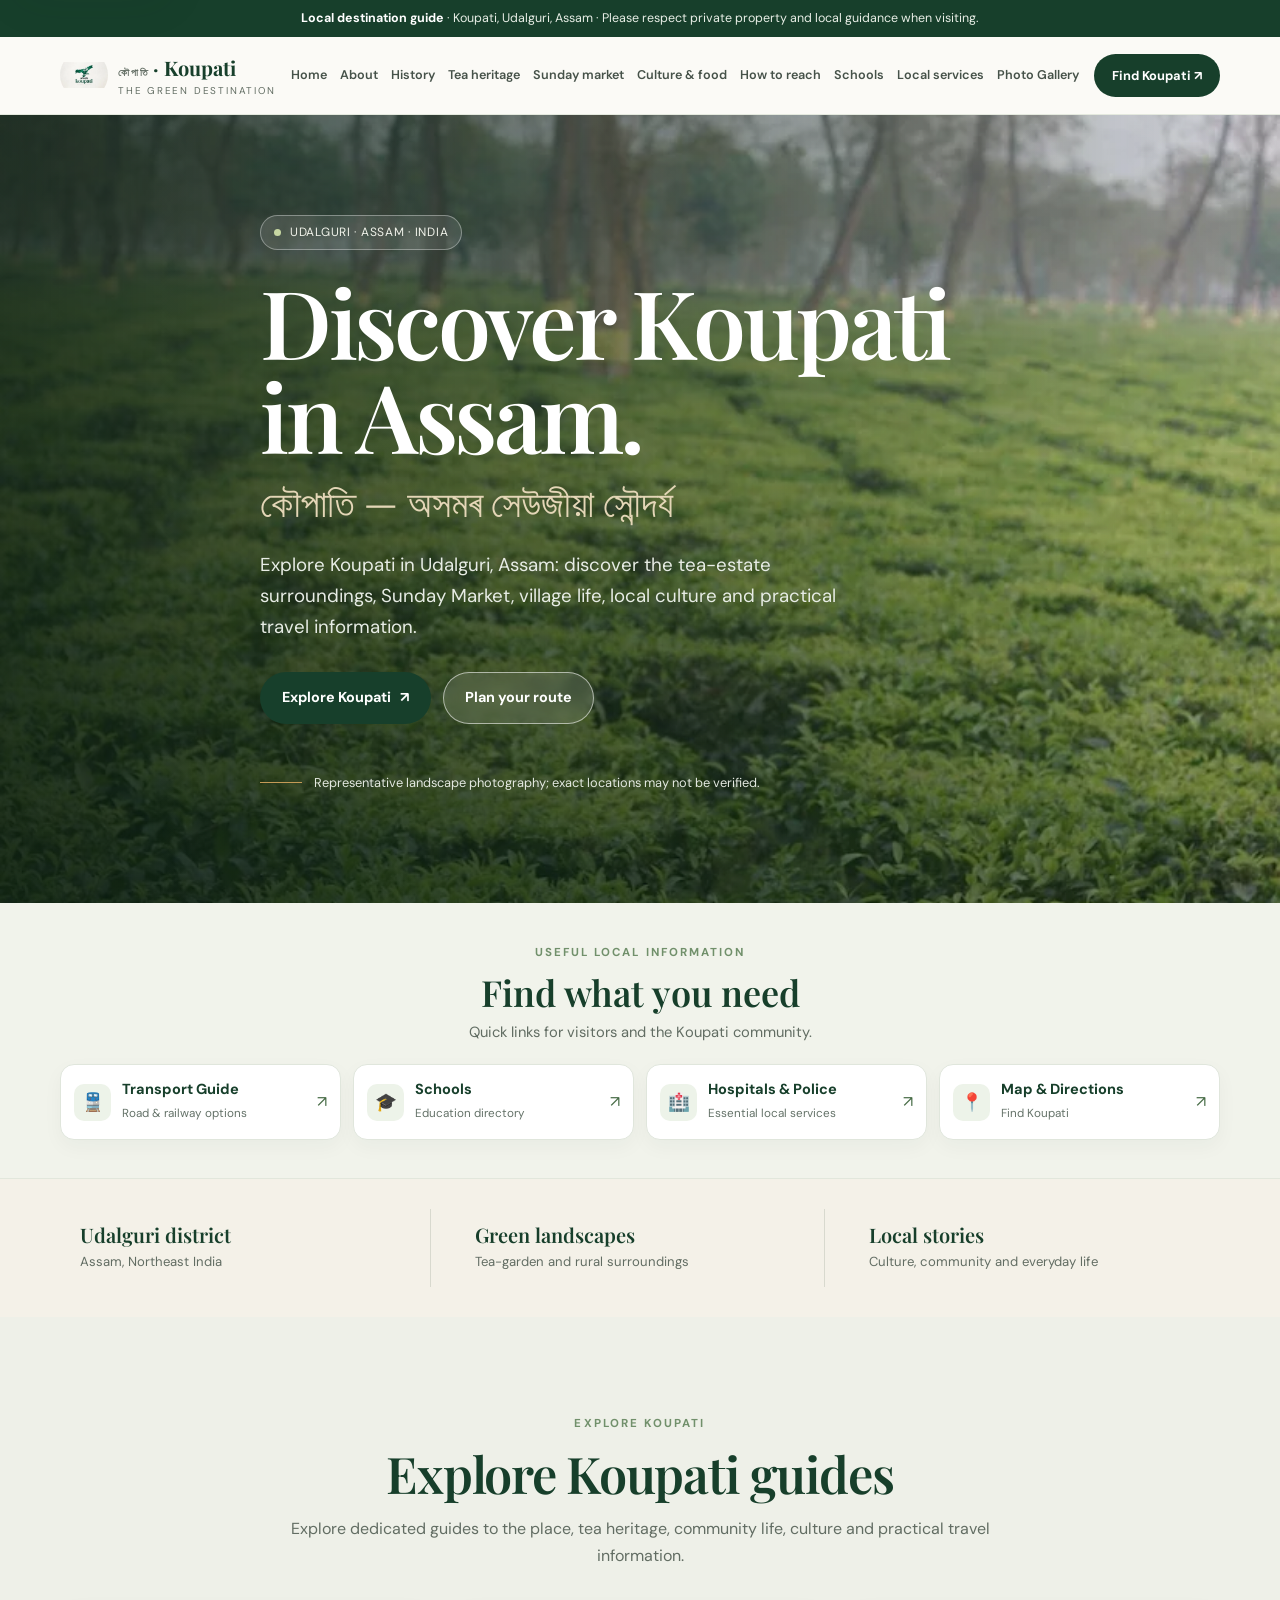
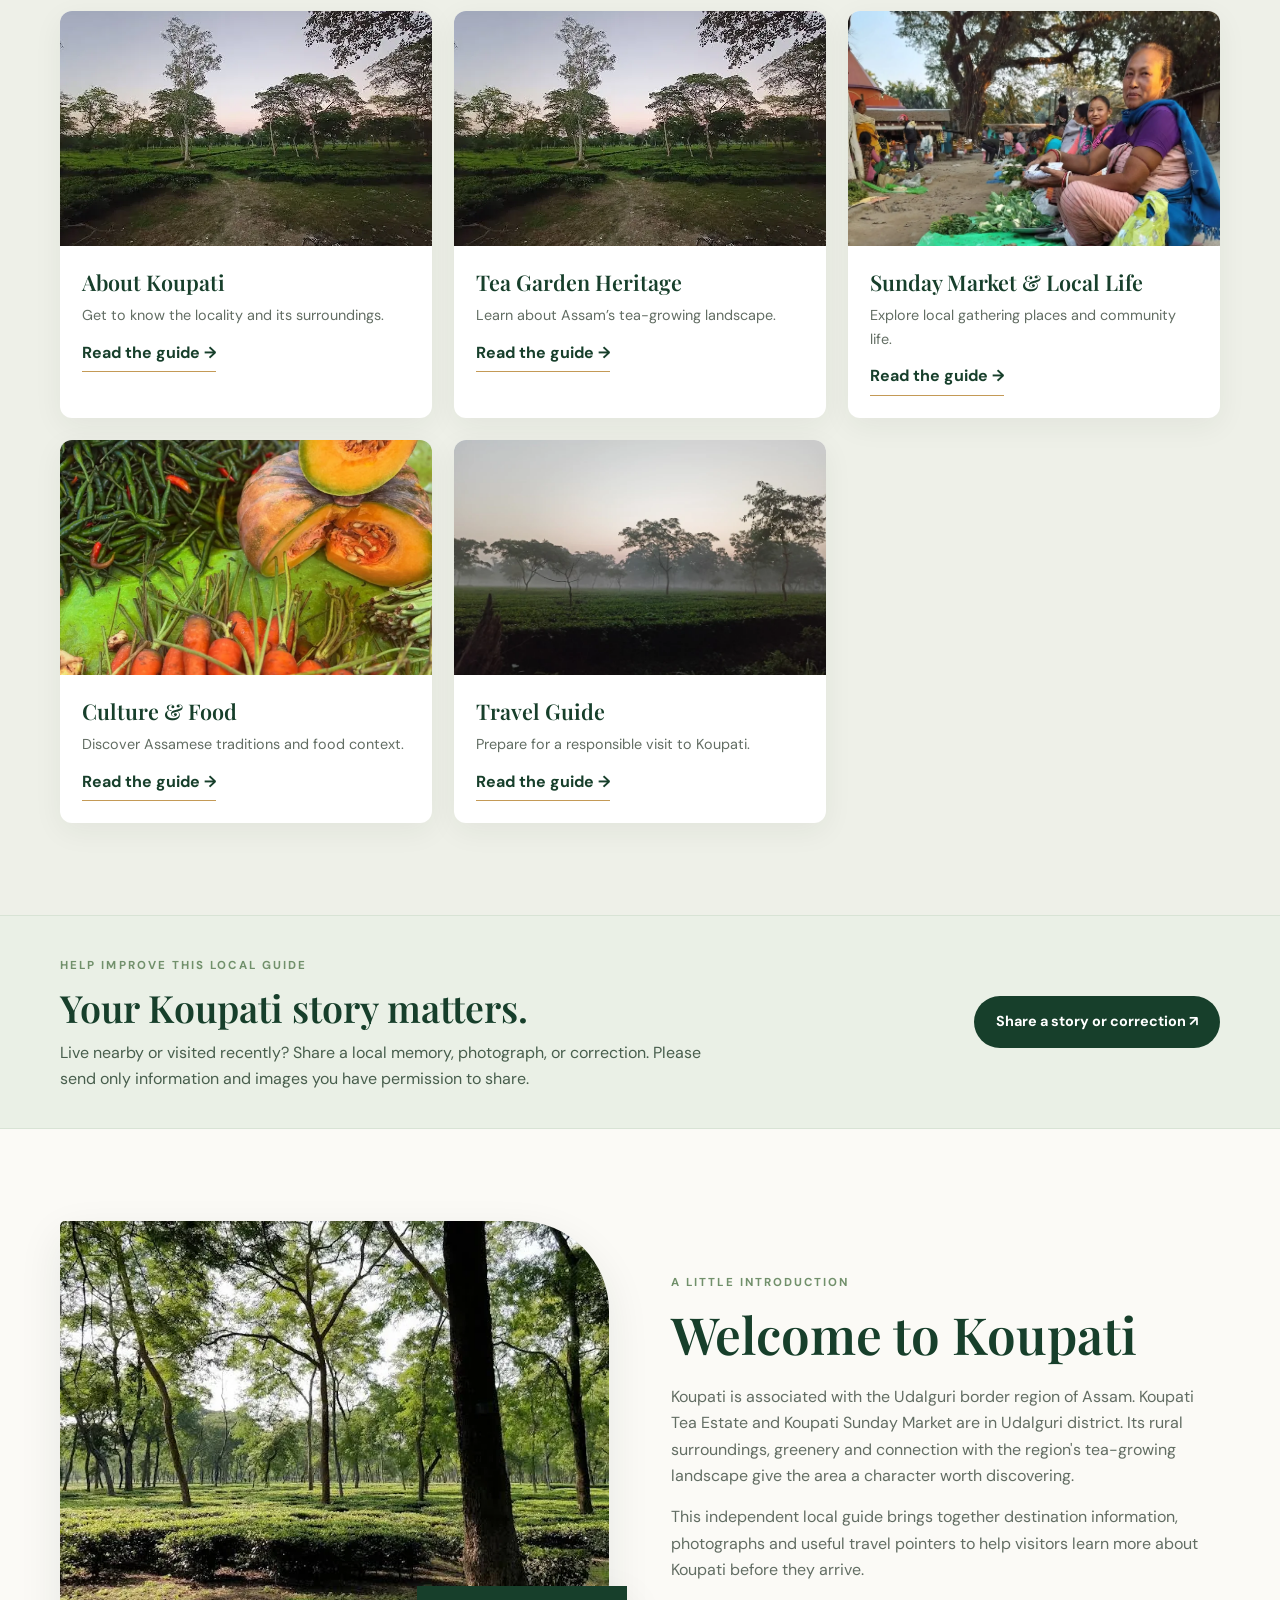
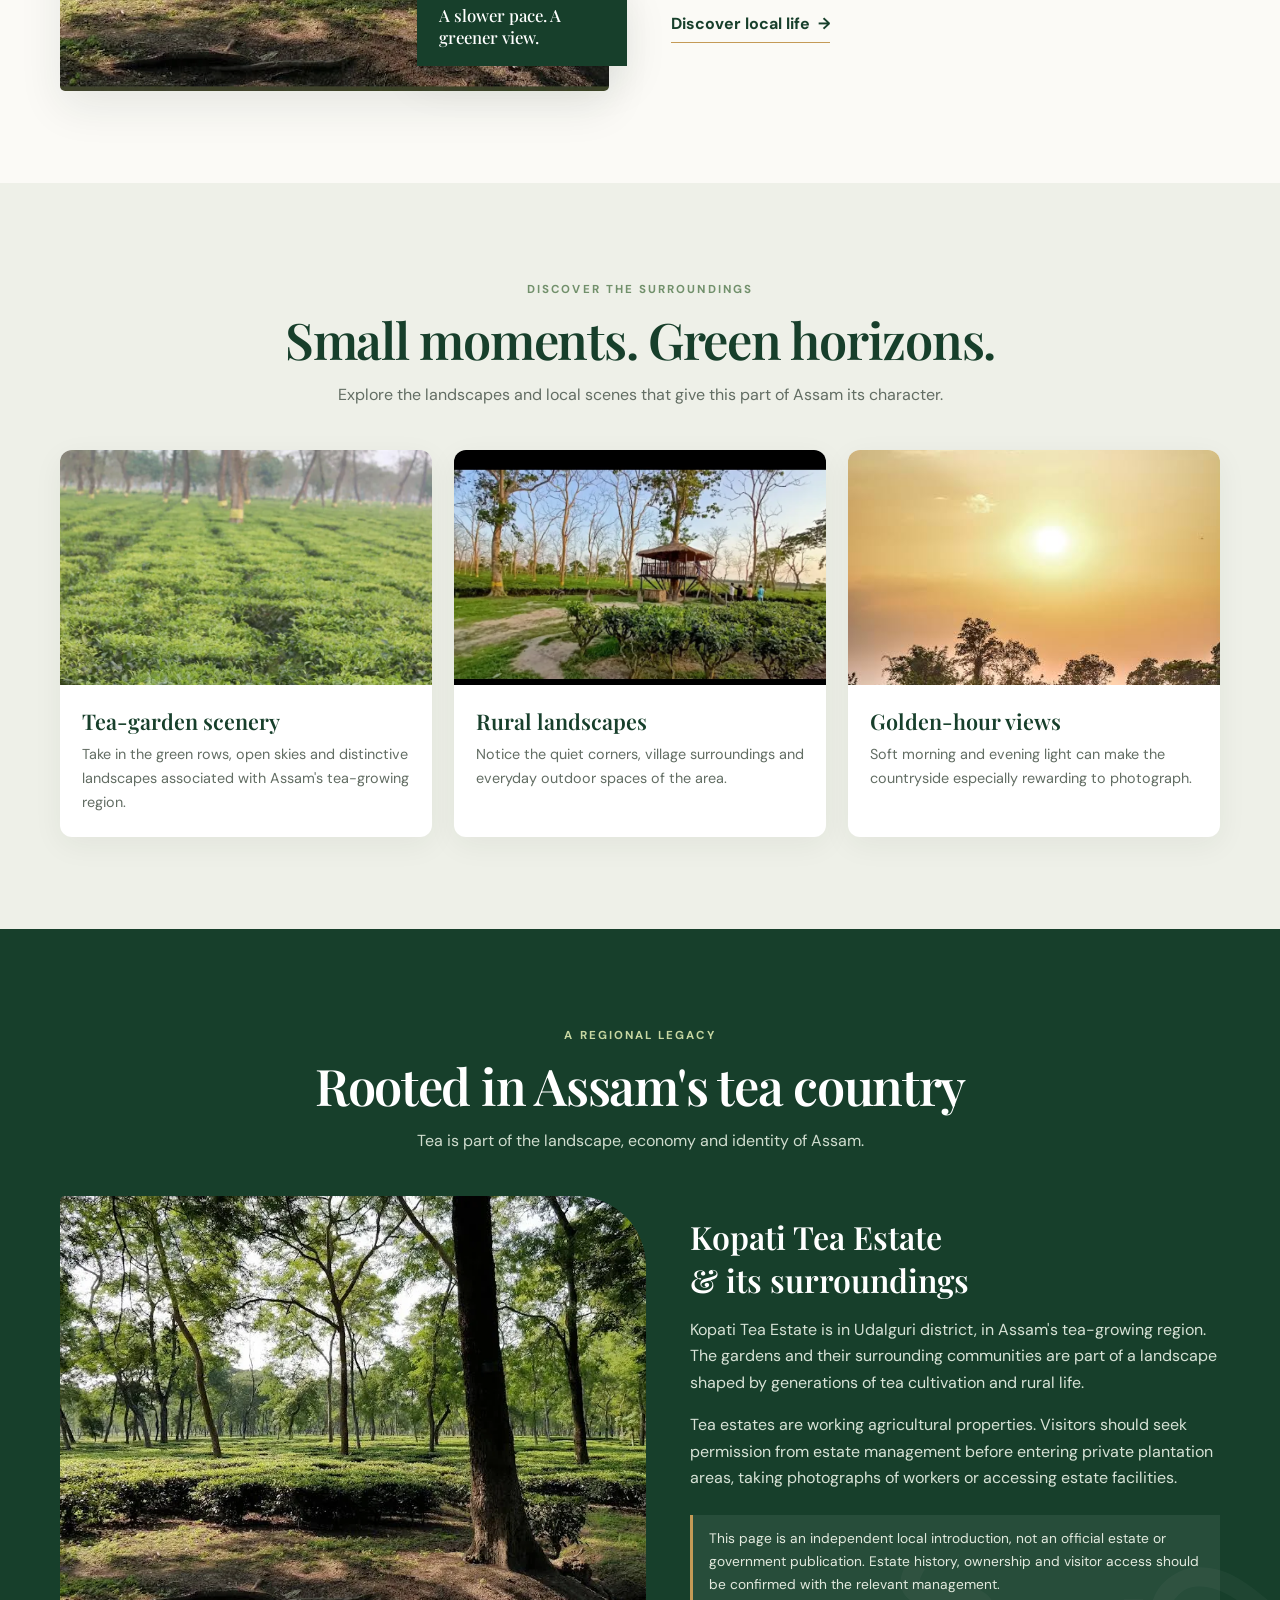
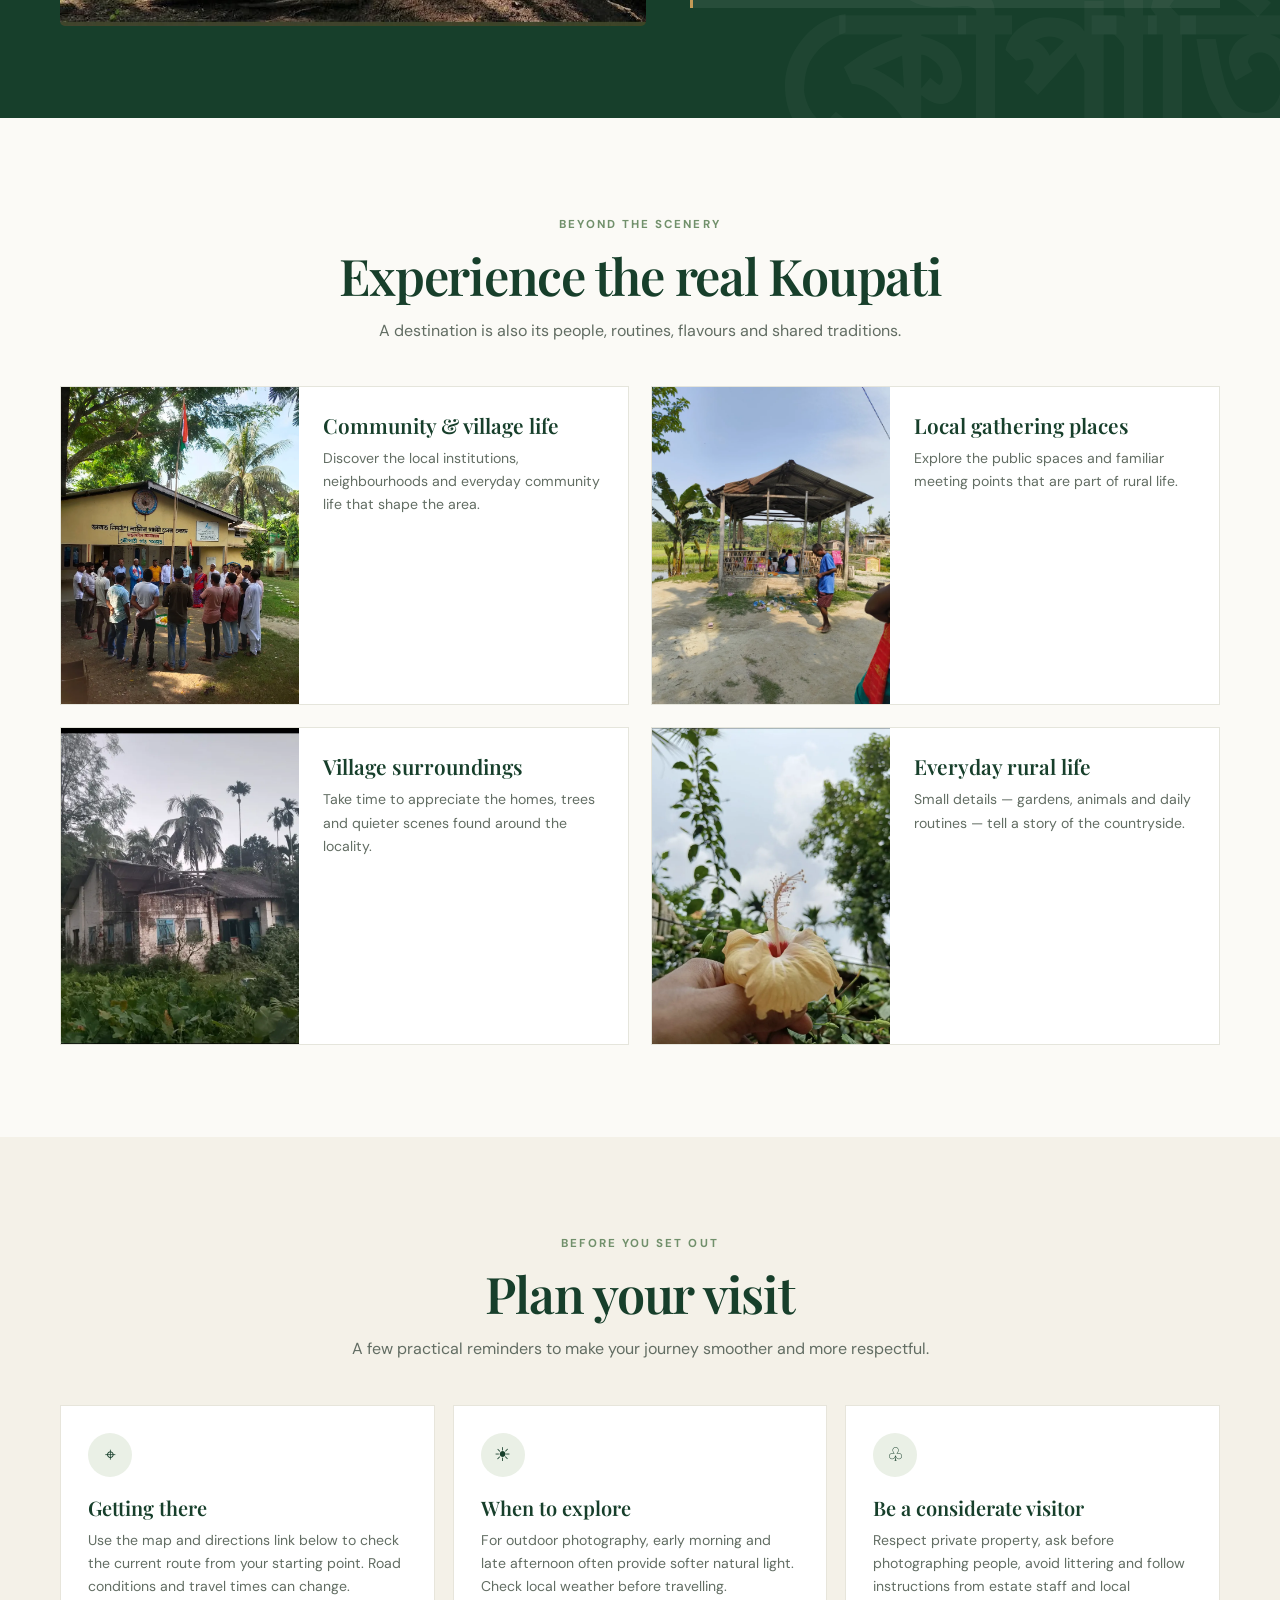
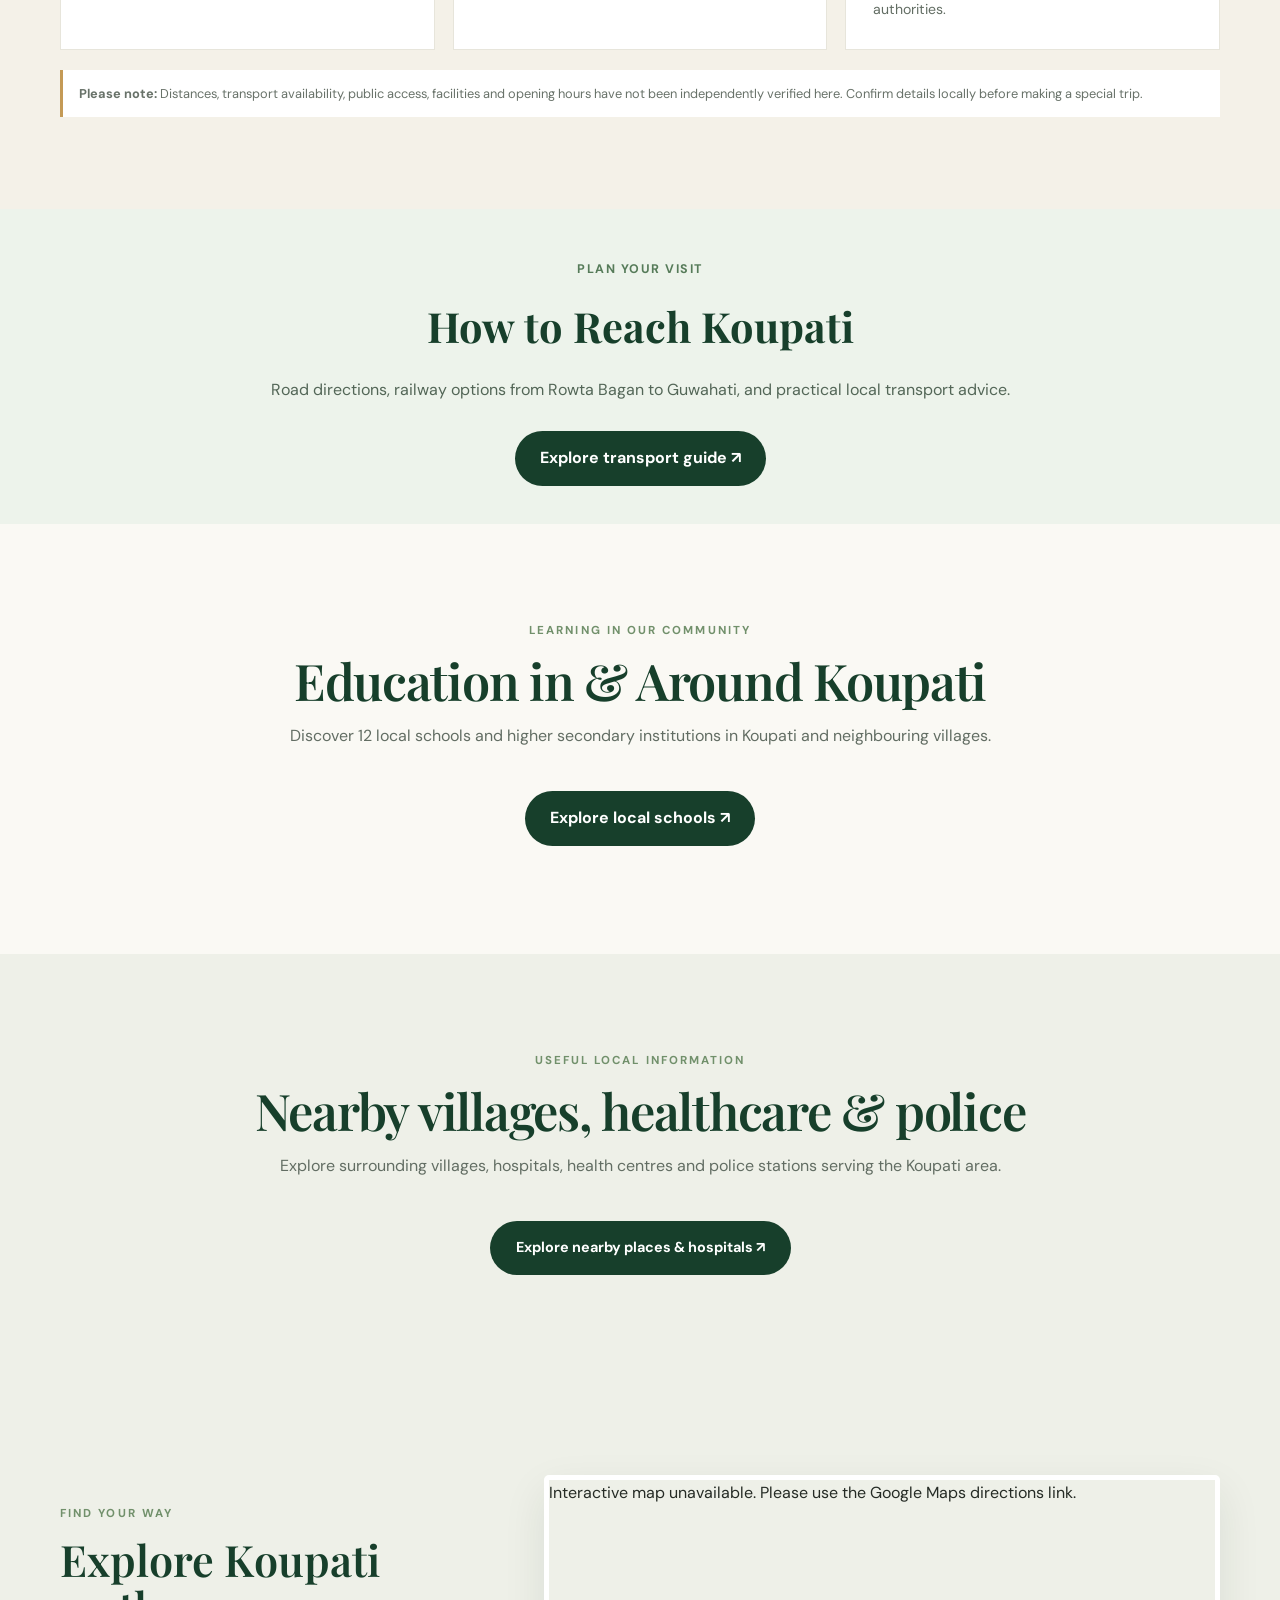
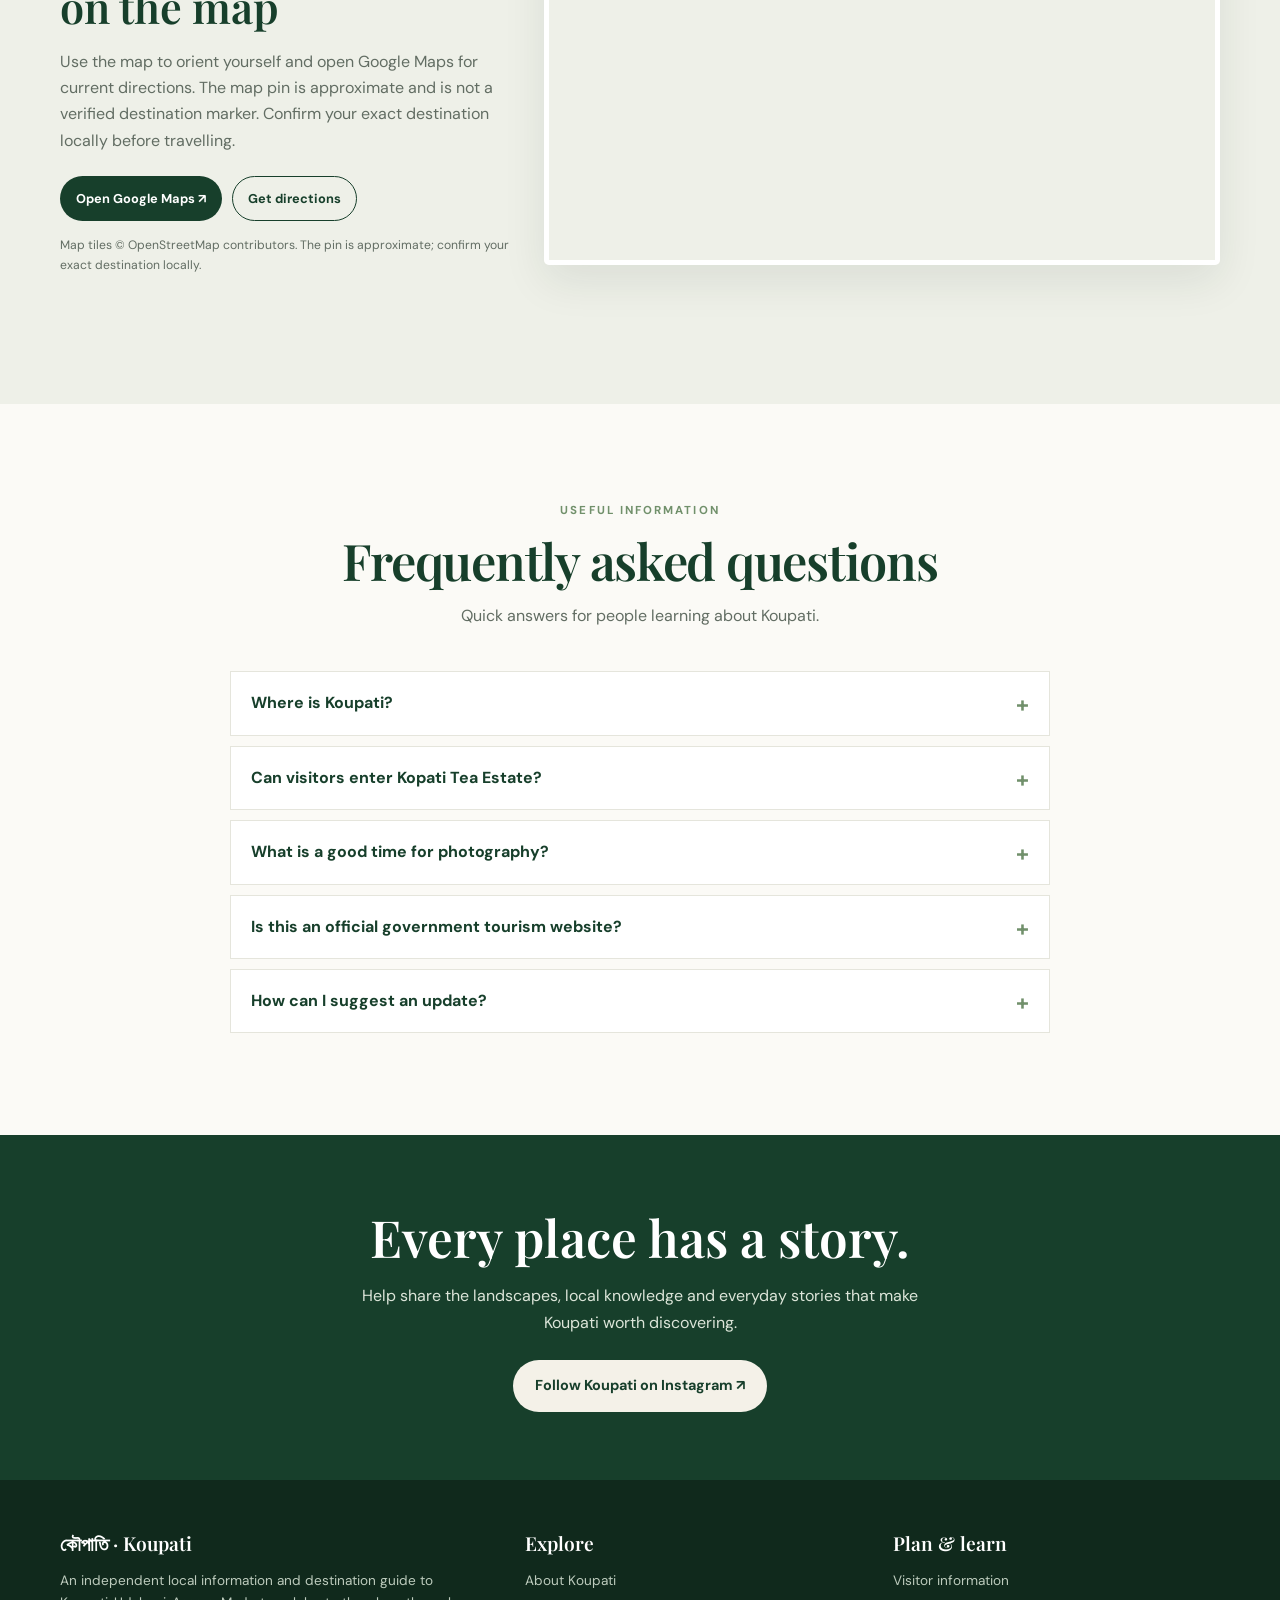
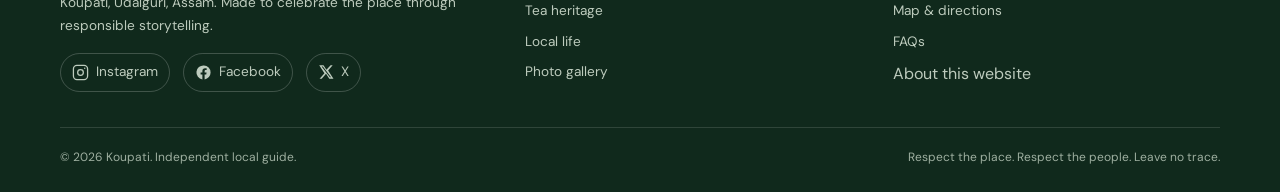
==== commit 88f56a89: "Preserve accurate photo subjects while retaining audit and CSS improvements" ====
--- a/index.html
+++ b/index.html
@@ -59,12 +59,12 @@
       <div class="intro-item"><b>Local stories</b><span>Culture, community and everyday life</span></div>
     </div></section>
 
-    <section class="section highlights"><div class="container"><div class="section-head"><span class="eyebrow">Explore Koupati</span><h2>Explore Koupati guides</h2><p>Explore dedicated guides to the place, tea heritage, community life, culture and practical travel information.</p></div><div class="cards"><article class="feature-card"><img src="12-optimized.webp" alt="Representative green rural landscape; exact location not verified" loading="lazy" decoding="async" fetchpriority="low" width="1045" height="608"><div class="card-body"><h3>About Koupati</h3><p>Get to know the locality and its surroundings.</p><a class="text-link" href="about-koupati.html">Read the guide →</a></div></article><article class="feature-card"><img src="6-optimized.webp" alt="Tea-growing landscape in Assam; not confirmed as Kopati Tea Estate" loading="lazy" decoding="async" fetchpriority="low" width="720" height="520"><div class="card-body"><h3>Tea Garden Heritage</h3><p>Learn about Assam’s tea-growing landscape.</p><a class="text-link" href="tea-garden.html">Read the guide →</a></div></article><article class="feature-card"><img src="90372.webp" alt="Sunday Market vendors and local shoppers in a village setting, Udalguri, Assam" loading="lazy" decoding="async" fetchpriority="low" width="1536" height="1204"><div class="card-body"><h3>Sunday Market & Local Life</h3><p>Explore local gathering places and community life.</p><a class="text-link" href="local-life.html">Read the guide →</a></div></article></div><div class="cards" style="margin-top:22px"><article class="feature-card"><img src="90378.webp" alt="Fresh local vegetables and seasonal produce at a Sunday market" loading="lazy" decoding="async" fetchpriority="low" width="1152" height="1536"><div class="card-body"><h3>Culture & Food</h3><p>Discover Assamese traditions and food context.</p><a class="text-link" href="culture-food.html">Read the guide →</a></div></article><article class="feature-card"><img src="8.webp" alt="Representative rural landscape in Assam; exact location not verified" loading="lazy" decoding="async" fetchpriority="low" width="826" height="620"><div class="card-body"><h3>Travel Guide</h3><p>Prepare for a responsible visit to Koupati.</p><a class="text-link" href="travel-guide.html">Read the guide →</a></div></article></div></div></section>
+    <section class="section highlights"><div class="container"><div class="section-head"><span class="eyebrow">Explore Koupati</span><h2>Explore Koupati guides</h2><p>Explore dedicated guides to the place, tea heritage, community life, culture and practical travel information.</p></div><div class="cards"><article class="feature-card"><img src="6-optimized.webp" alt="Representative tea-garden landscape in Assam; exact location not verified" loading="lazy" decoding="async" fetchpriority="low" width="1045" height="608"><div class="card-body"><h3>About Koupati</h3><p>Get to know the locality and its surroundings.</p><a class="text-link" href="about-koupati.html">Read the guide →</a></div></article><article class="feature-card"><img src="6-optimized.webp" alt="Tea-growing landscape in Assam; not confirmed as Kopati Tea Estate" loading="lazy" decoding="async" fetchpriority="low" width="720" height="520"><div class="card-body"><h3>Tea Garden Heritage</h3><p>Learn about Assam’s tea-growing landscape.</p><a class="text-link" href="tea-garden.html">Read the guide →</a></div></article><article class="feature-card"><img src="90372.webp" alt="Sunday Market vendors and local shoppers in a village setting, Udalguri, Assam" loading="lazy" decoding="async" fetchpriority="low" width="1536" height="1204"><div class="card-body"><h3>Sunday Market & Local Life</h3><p>Explore local gathering places and community life.</p><a class="text-link" href="local-life.html">Read the guide →</a></div></article></div><div class="cards" style="margin-top:22px"><article class="feature-card"><img src="90378.webp" alt="Fresh local vegetables and seasonal produce at a Sunday market" loading="lazy" decoding="async" fetchpriority="low" width="1152" height="1536"><div class="card-body"><h3>Culture & Food</h3><p>Discover Assamese traditions and food context.</p><a class="text-link" href="culture-food.html">Read the guide →</a></div></article><article class="feature-card"><img src="8.webp" alt="Representative rural landscape in Assam; exact location not verified" loading="lazy" decoding="async" fetchpriority="low" width="826" height="620"><div class="card-body"><h3>Travel Guide</h3><p>Prepare for a responsible visit to Koupati.</p><a class="text-link" href="travel-guide.html">Read the guide →</a></div></article></div></div></section>
 
     <section class="contributor-hub" id="community-story" aria-labelledby="contributor-title"><div class="container contributor-layout"><div><span class="eyebrow">Help improve this local guide</span><h2 id="contributor-title">Your Koupati story matters.</h2><p>Live nearby or visited recently? Share a local memory, photograph, or correction. Please send only information and images you have permission to share.</p></div><a class="btn btn-primary" href="https://www.instagram.com/koupati_official/" target="_blank" rel="noopener noreferrer" aria-label="Contact Koupati on Instagram to share a story, photograph or correction">Share a story or correction ↗</a></div></section>
 
     <section class="section" id="discover"><div class="container about-grid">
-      <div class="about-photo"><img src="10-optimized.webp" alt="Representative green rural landscape; exact location not verified" loading="lazy" decoding="async" fetchpriority="low" width="1084" height="548"><div class="photo-label">A slower pace. A greener view.</div></div>
+      <div class="about-photo"><img src="12-optimized.webp" alt="Tree-lined green landscape; exact location not verified" loading="lazy" decoding="async" fetchpriority="low" width="1045" height="608"><div class="photo-label">A slower pace. A greener view.</div></div>
       <div class="about-copy"><span class="eyebrow">A little introduction</span><h2>Welcome to Koupati</h2>
         <p>Koupati is associated with the Udalguri border region of Assam. Koupati Tea Estate and Koupati Sunday Market are in Udalguri district. Its rural surroundings, greenery and connection with the region's tea-growing landscape give the area a character worth discovering.</p>
         <p>This independent local guide brings together destination information, photographs and useful travel pointers to help visitors learn more about Koupati before they arrive.</p>
@@ -74,22 +74,22 @@
 
     <section class="section highlights"><div class="container"><div class="section-head"><span class="eyebrow">Discover the surroundings</span><h2>Small moments. Green horizons.</h2><p>Explore the landscapes and local scenes that give this part of Assam its character.</p></div>
       <div class="cards">
-        <article class="feature-card"><img src="6-optimized.webp" alt="Representative tea plantation landscape; exact location not verified" loading="lazy" decoding="async" fetchpriority="low" width="720" height="520"><div class="card-body"><h3>Tea-garden scenery</h3><p>Take in the green rows, open skies and distinctive landscapes associated with Assam's tea-growing region.</p></div></article>
-        <article class="feature-card"><img src="9-optimized.webp" alt="Representative village landscape; exact location not verified" loading="lazy" decoding="async" fetchpriority="low" width="1063" height="1084"><div class="card-body"><h3>Rural landscapes</h3><p>Notice the quiet corners, village surroundings and everyday outdoor spaces of the area.</p></div></article>
+        <article class="feature-card"><img src="7-optimized.webp" alt="Tea bushes and green plantation landscape; exact location not verified" loading="lazy" decoding="async" fetchpriority="low" width="826" height="1239"><div class="card-body"><h3>Tea-garden scenery</h3><p>Take in the green rows, open skies and distinctive landscapes associated with Assam's tea-growing region.</p></div></article>
+        <article class="feature-card"><img src="10-optimized.webp" alt="Open green space with a rural shelter; exact location not verified" loading="lazy" decoding="async" fetchpriority="low" width="1084" height="548"><div class="card-body"><h3>Rural landscapes</h3><p>Notice the quiet corners, village surroundings and everyday outdoor spaces of the area.</p></div></article>
         <article class="feature-card"><img src="1.jpeg" alt="Sunset over a rural landscape; exact location not verified" loading="lazy" decoding="async" fetchpriority="low" width="452" height="678"><div class="card-body"><h3>Golden-hour views</h3><p>Soft morning and evening light can make the countryside especially rewarding to photograph.</p></div></article>
       </div>
     </div></section>
 
     <section class="section heritage" id="heritage"><div class="container"><div class="section-head"><span class="eyebrow" style="color:#c7d7a2">A regional legacy</span><h2>Rooted in Assam's tea country</h2><p>Tea is part of the landscape, economy and identity of Assam.</p></div>
-      <div class="heritage-grid"><img src="12-optimized.webp" alt="Representative green rural landscape; exact location not verified" loading="lazy" decoding="async" fetchpriority="low" width="1045" height="608"><div class="heritage-copy"><h3>Kopati Tea Estate & its surroundings</h3><p>Kopati Tea Estate is in Udalguri district, in Assam's tea-growing region. The gardens and their surrounding communities are part of a landscape shaped by generations of tea cultivation and rural life.</p><p>Tea estates are working agricultural properties. Visitors should seek permission from estate management before entering private plantation areas, taking photographs of workers or accessing estate facilities.</p><div class="heritage-note">This page is an independent local introduction, not an official estate or government publication. Estate history, ownership and visitor access should be confirmed with the relevant management.</div></div></div>
+      <div class="heritage-grid"><img src="12-optimized.webp" alt="Representative green rural landscape; exact location not verified" loading="lazy" decoding="async" fetchpriority="low" width="720" height="520"><div class="heritage-copy"><h3>Kopati Tea Estate & its surroundings</h3><p>Kopati Tea Estate is in Udalguri district, in Assam's tea-growing region. The gardens and their surrounding communities are part of a landscape shaped by generations of tea cultivation and rural life.</p><p>Tea estates are working agricultural properties. Visitors should seek permission from estate management before entering private plantation areas, taking photographs of workers or accessing estate facilities.</p><div class="heritage-note">This page is an independent local introduction, not an official estate or government publication. Estate history, ownership and visitor access should be confirmed with the relevant management.</div></div></div>
     </div></section>
 
     <section class="section local" id="local-life"><div class="container"><div class="section-head"><span class="eyebrow">Beyond the scenery</span><h2>Experience the real Koupati</h2><p>A destination is also its people, routines, flavours and shared traditions.</p></div>
       <div class="local-grid">
-        <article class="local-card"><img src="11-optimized.webp" alt="Representative village-life photograph; exact location not verified" loading="lazy" decoding="async" fetchpriority="low" width="818" height="1084"><div><h3>Community & village life</h3><p>Discover the local institutions, neighbourhoods and everyday community life that shape the area.</p></div></article>
-        <article class="local-card"><img src="90125.webp" alt="Representative outdoor community setting; exact location not verified" loading="lazy" decoding="async" fetchpriority="low" width="826" height="1101"><div><h3>Local gathering places</h3><p>Explore the public spaces and familiar meeting points that are part of rural life.</p></div></article>
-        <article class="local-card"><img src="2-optimized.webp" alt="Representative rural community setting; exact location not verified" loading="lazy" decoding="async" fetchpriority="low" width="1205" height="1600"><div><h3>Village surroundings</h3><p>Take time to appreciate the homes, trees and quieter scenes found around the locality.</p></div></article>
-        <article class="local-card"><img src="1.jpeg" alt="Representative rural photograph; exact location not verified" loading="lazy" decoding="async" fetchpriority="low" width="452" height="678"><div><h3>Everyday rural life</h3><p>Small details — gardens, animals and daily routines — tell a story of the countryside.</p></div></article>
+        <article class="local-card"><img src="90125.webp" alt="Community-building photograph; exact location not verified" loading="lazy" decoding="async" fetchpriority="low" width="826" height="1101"><div><h3>Community & village life</h3><p>Discover the local institutions, neighbourhoods and everyday community life that shape the area.</p></div></article>
+        <article class="local-card"><img src="2-optimized.webp" alt="Outdoor community space in a rural setting; exact location not verified" loading="lazy" decoding="async" fetchpriority="low" width="1205" height="1600"><div><h3>Local gathering places</h3><p>Explore the public spaces and familiar meeting points that are part of rural life.</p></div></article>
+        <article class="local-card"><img src="9-optimized.webp" alt="A rural home among greenery; exact location not verified" loading="lazy" decoding="async" fetchpriority="low" width="1063" height="1084"><div><h3>Village surroundings</h3><p>Take time to appreciate the homes, trees and quieter scenes found around the locality.</p></div></article>
+        <article class="local-card"><img src="11-optimized.webp" alt="Poultry in a village setting; exact location not verified" loading="lazy" decoding="async" fetchpriority="low" width="818" height="1084"><div><h3>Everyday rural life</h3><p>Small details — gardens, animals and daily routines — tell a story of the countryside.</p></div></article>
       </div>
 
     </div></section>
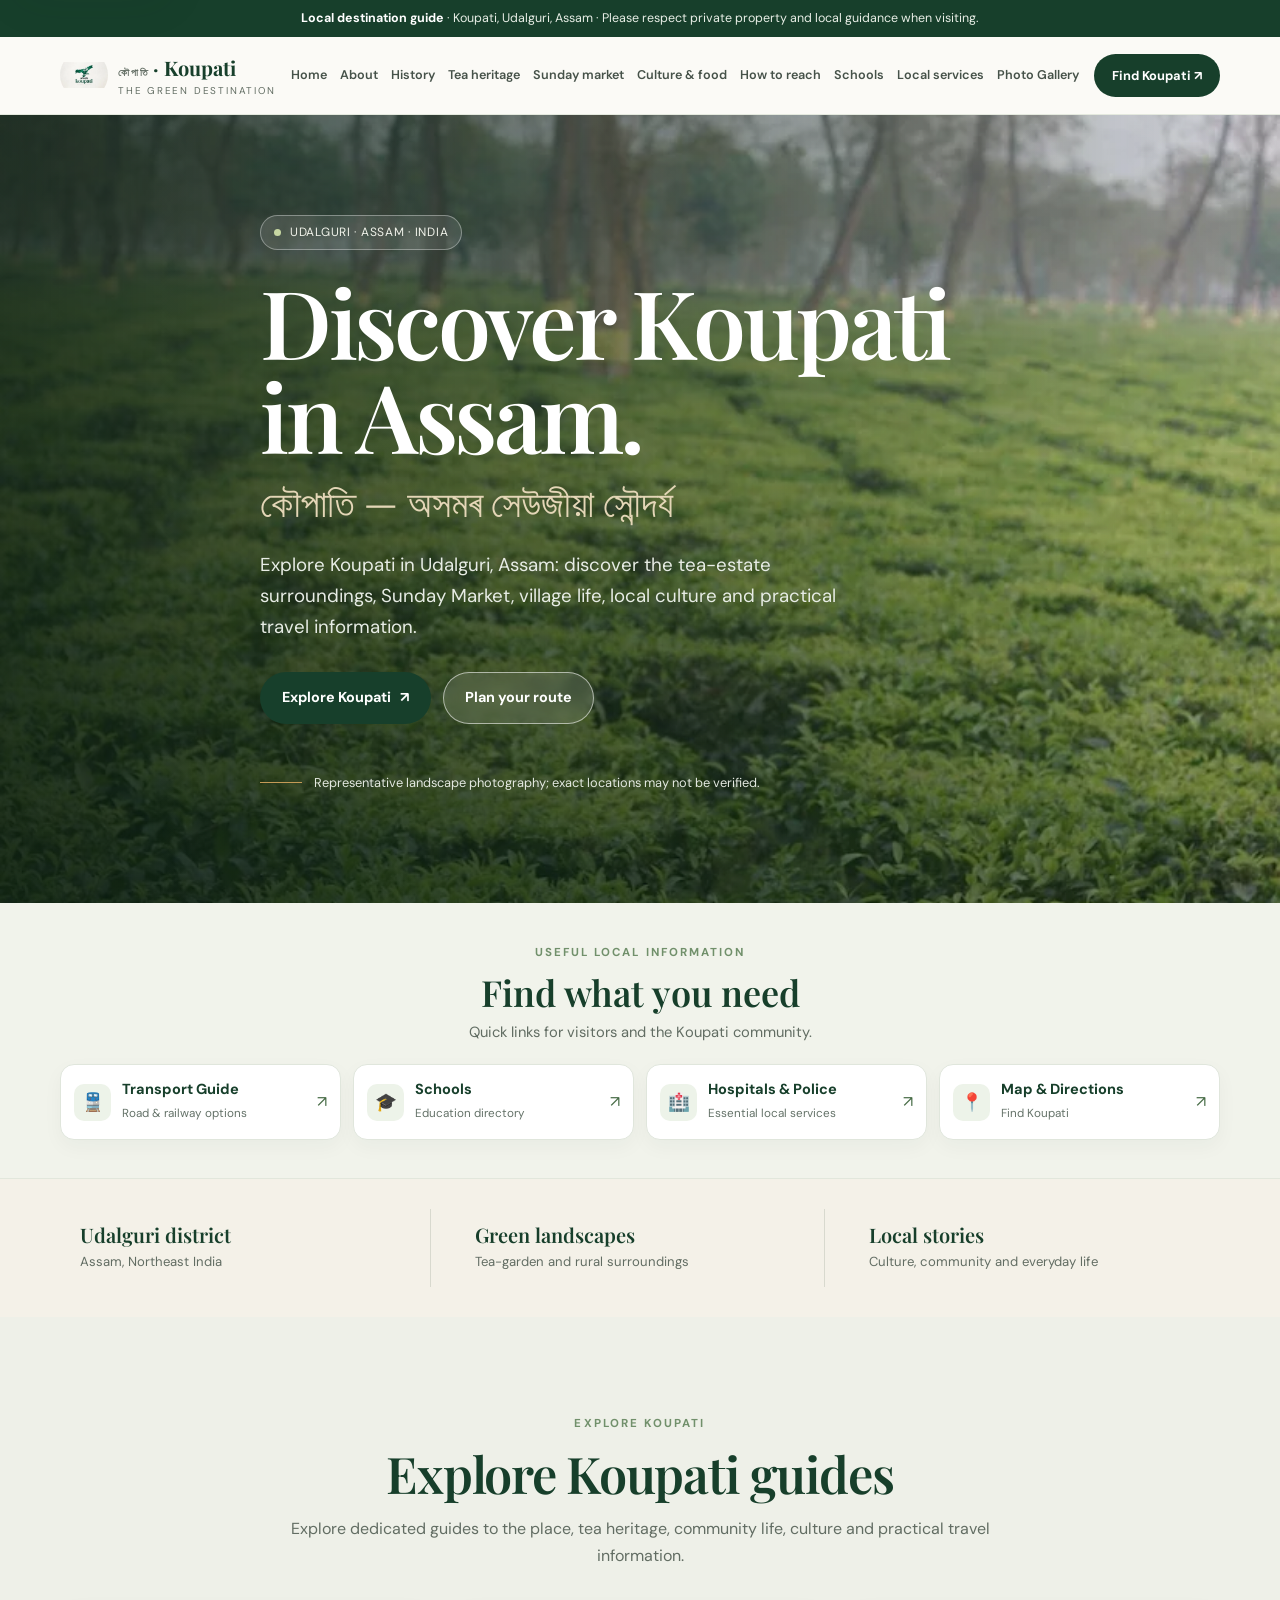
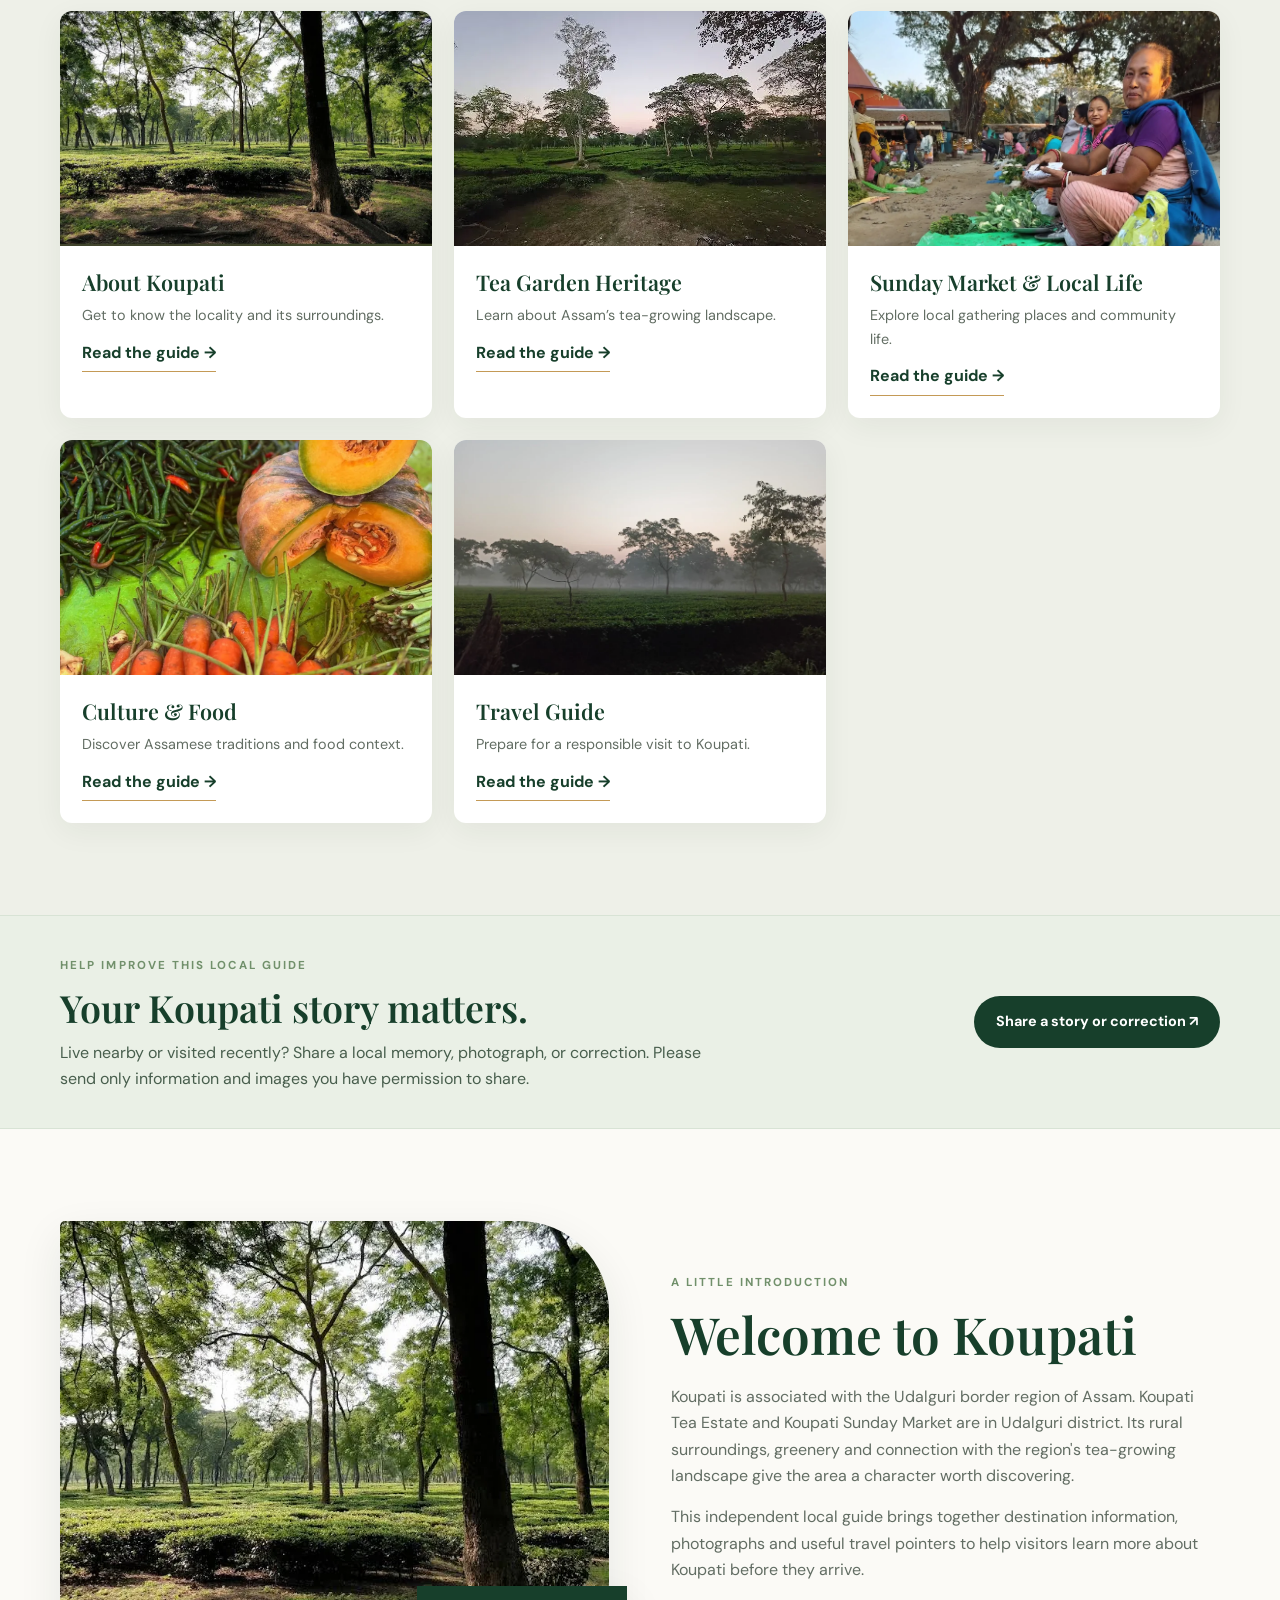
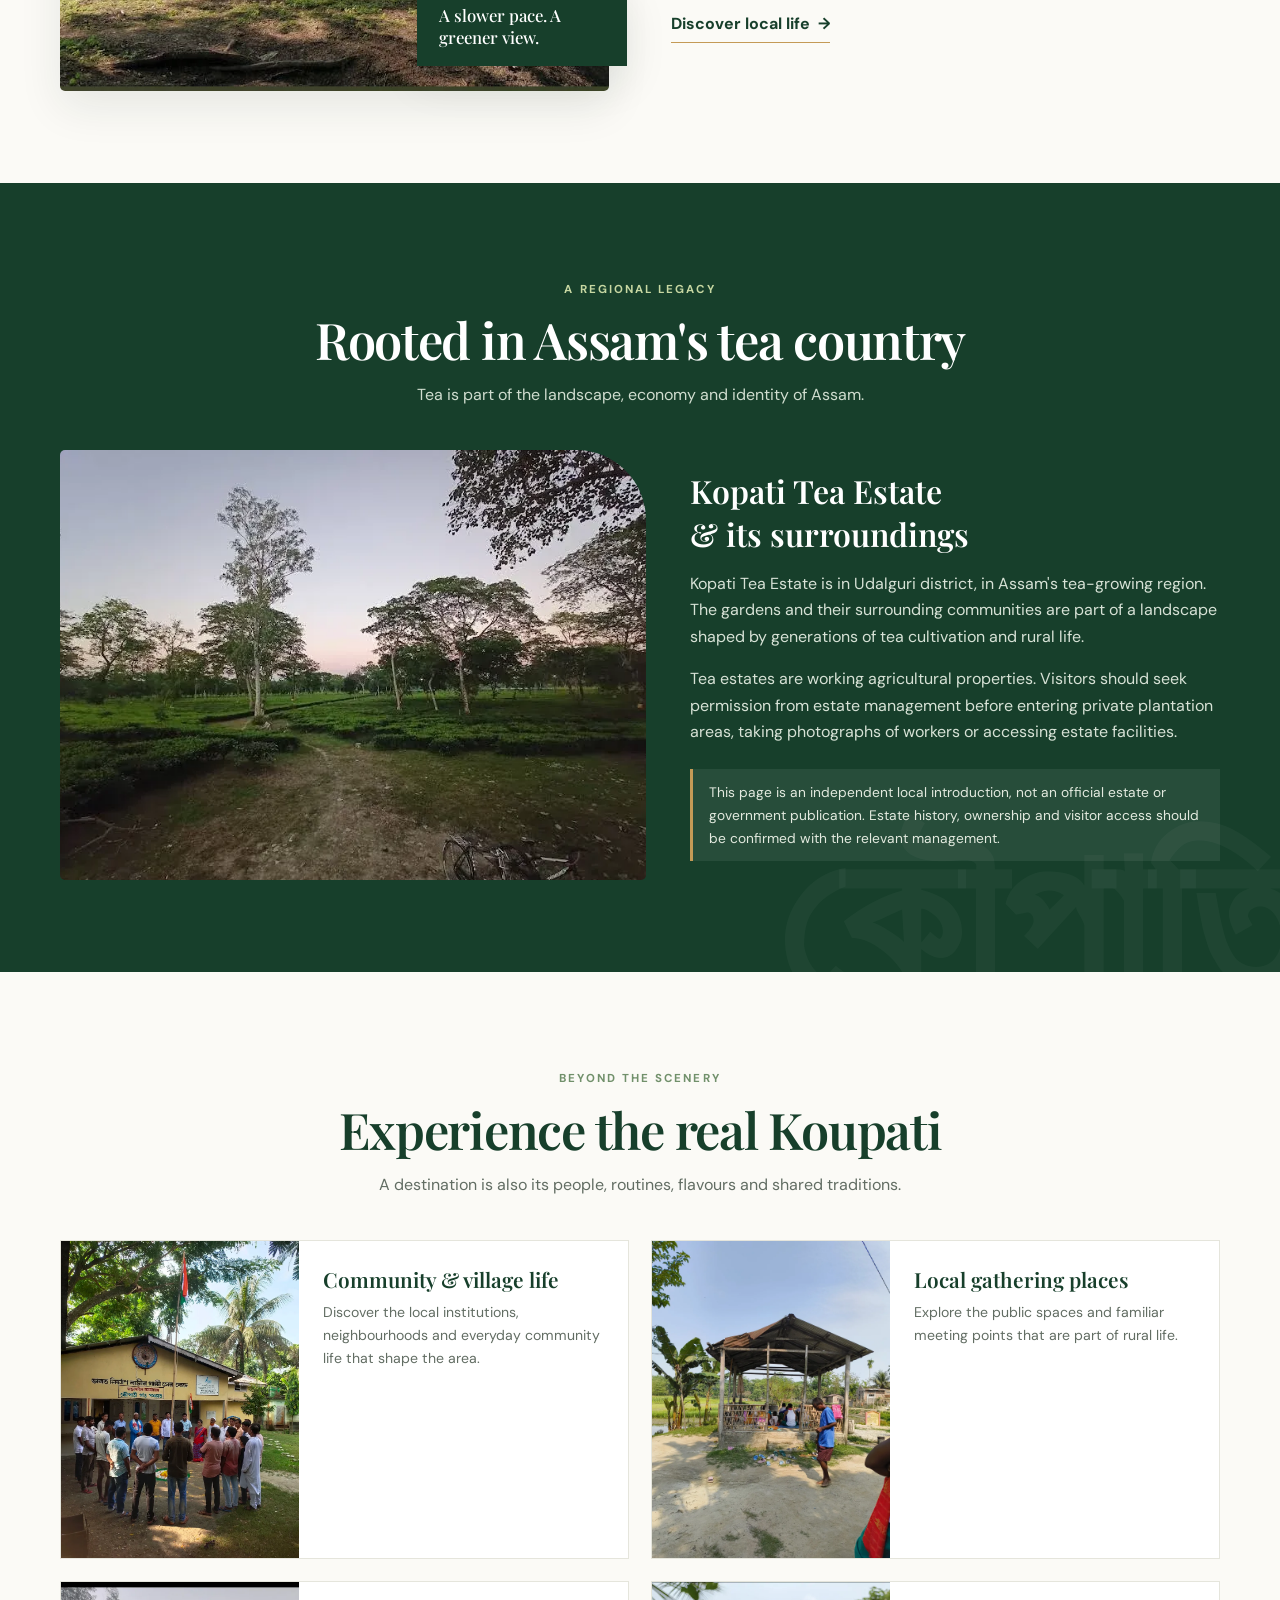
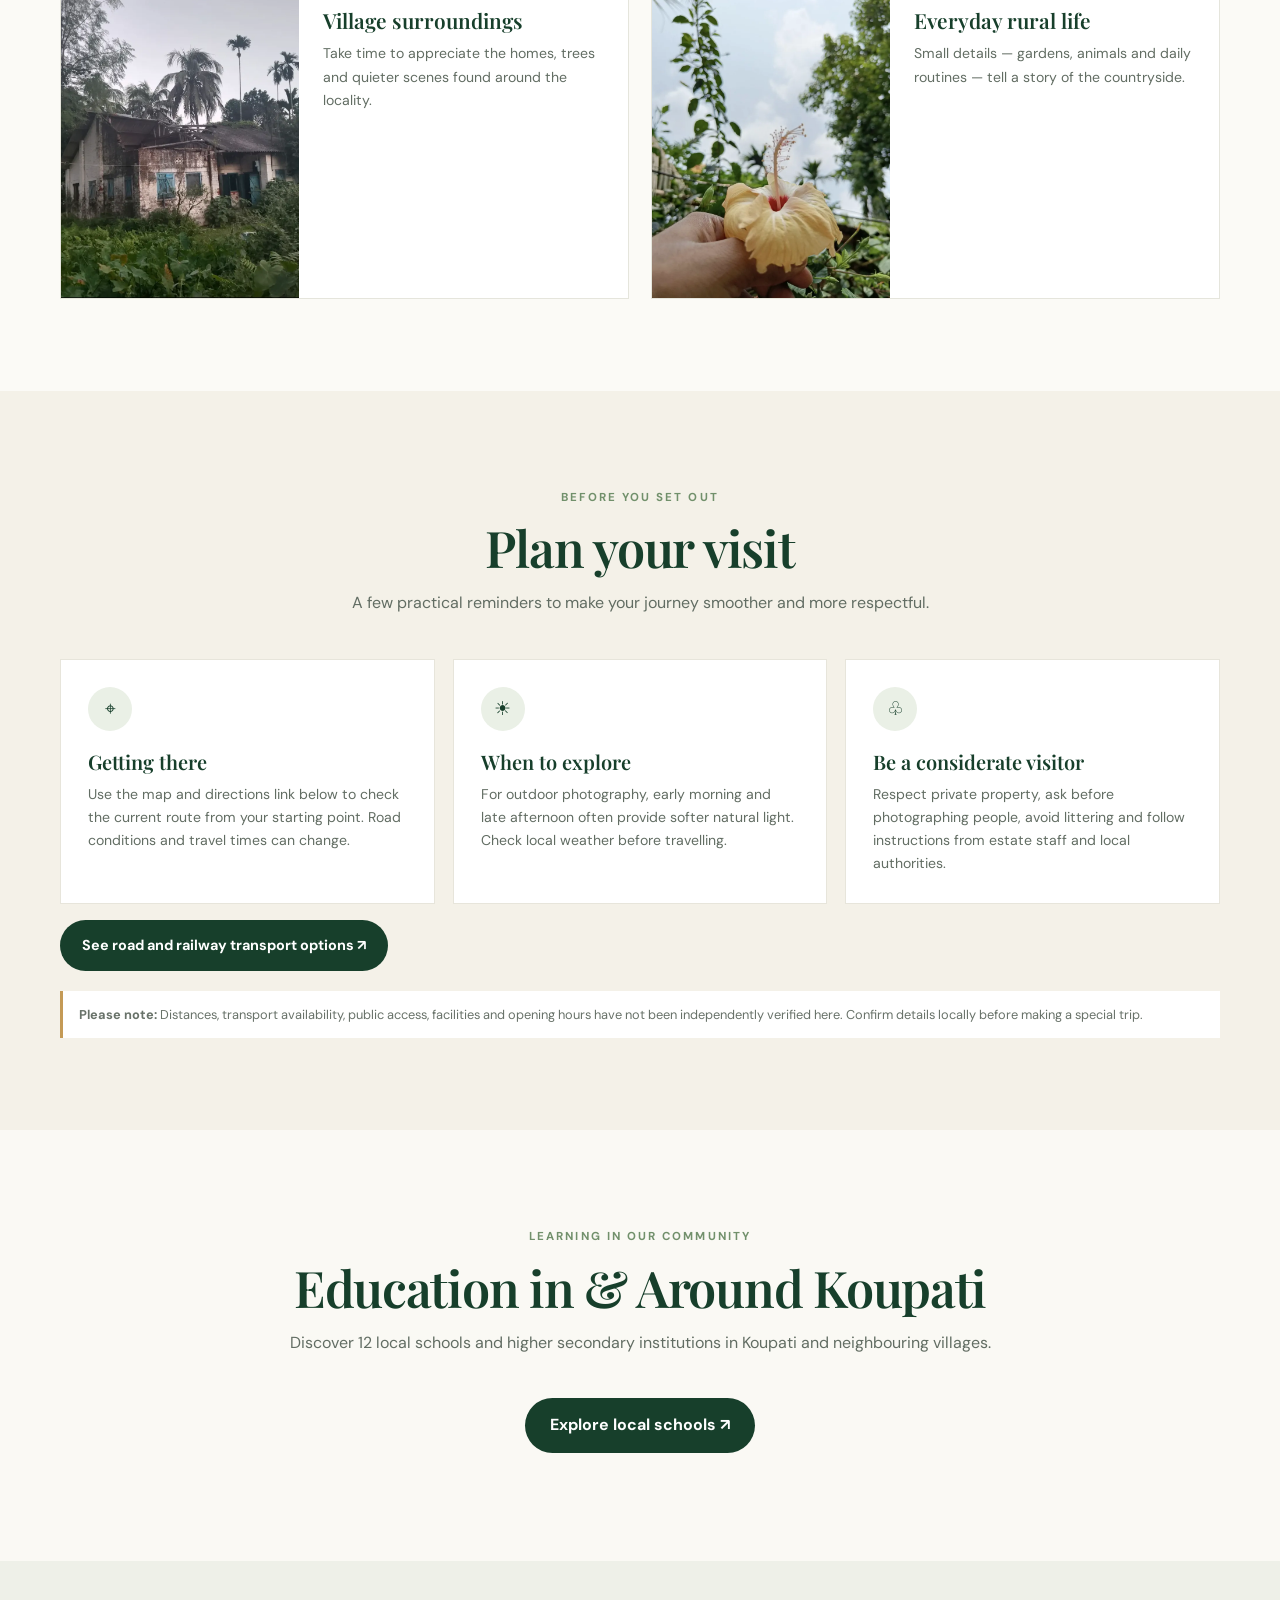
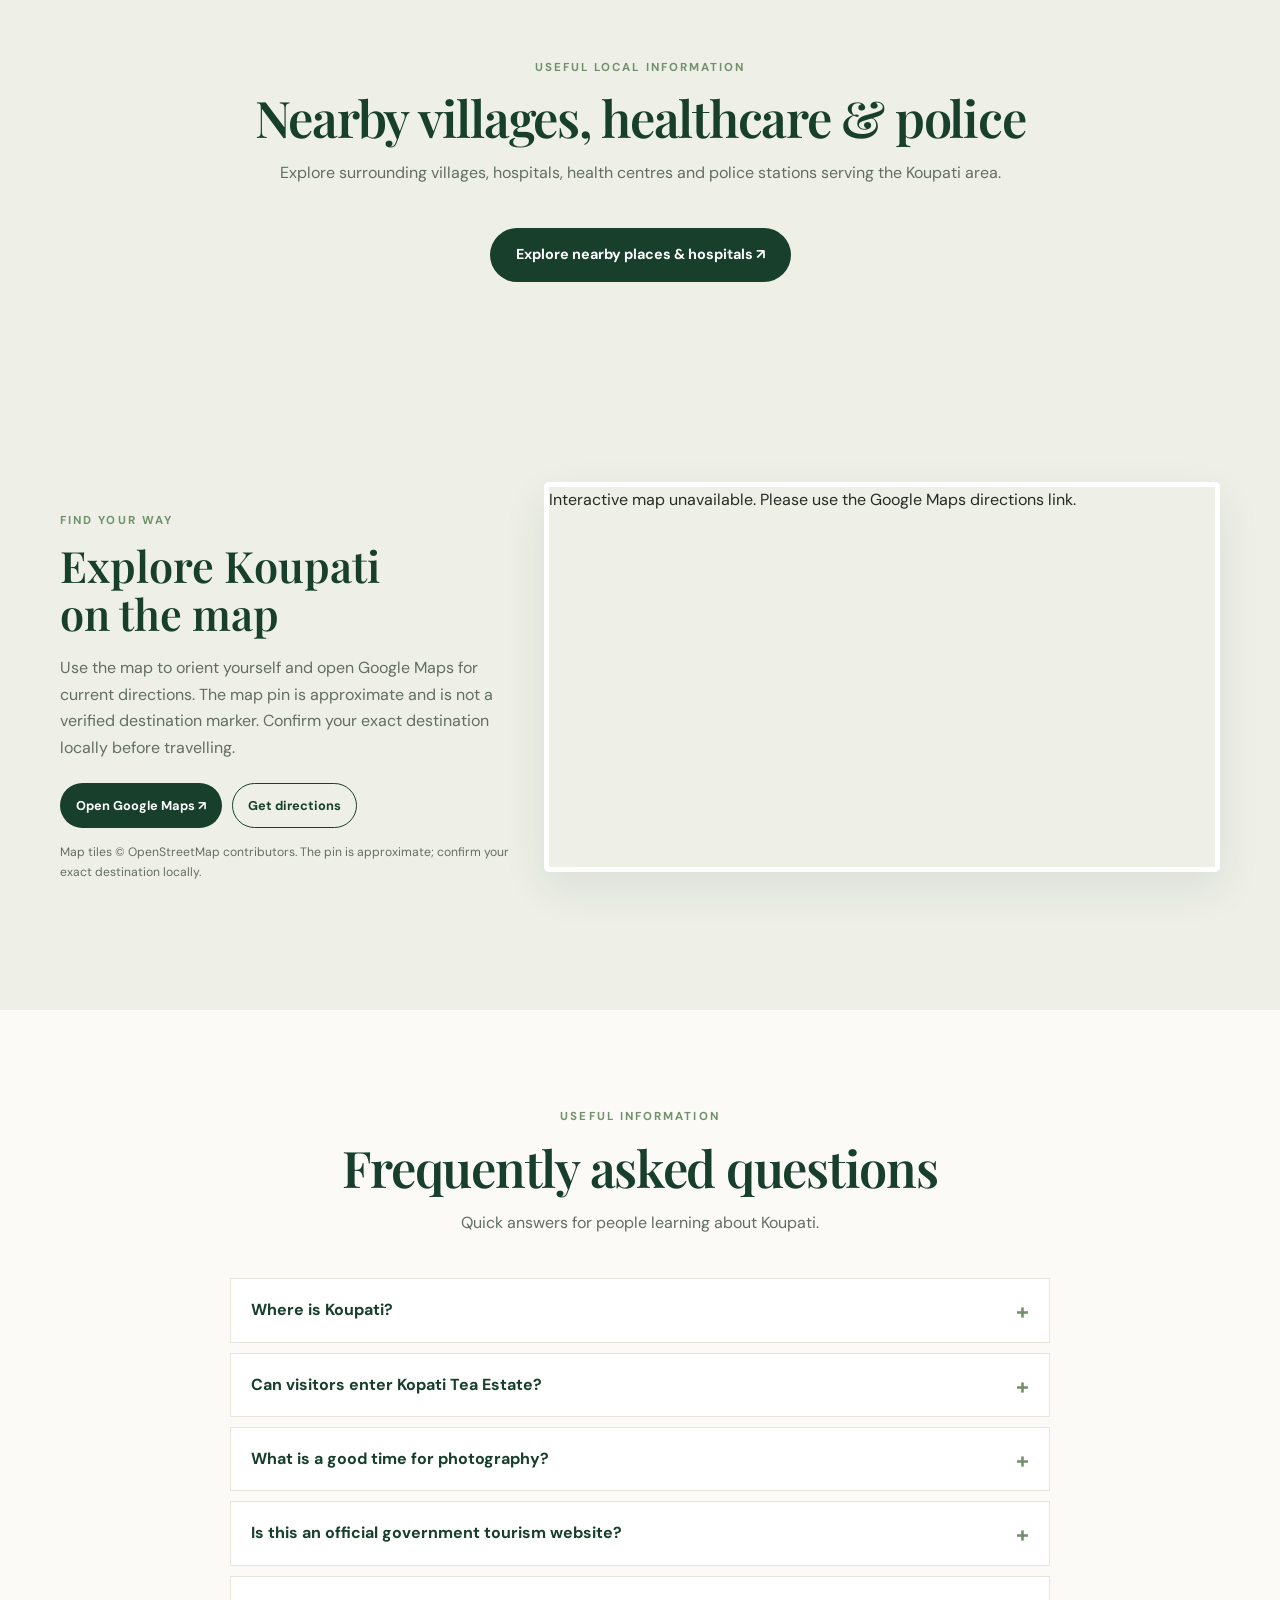
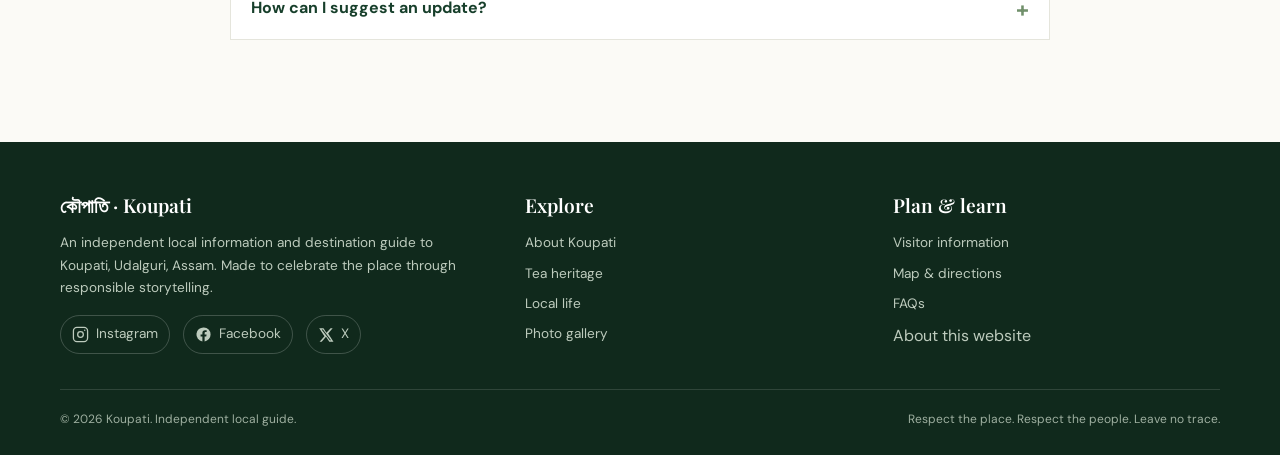
==== commit e3942772: "Consolidate duplicate homepage sections and correct image context" ====
--- a/index.html
+++ b/index.html
@@ -59,7 +59,7 @@
       <div class="intro-item"><b>Local stories</b><span>Culture, community and everyday life</span></div>
     </div></section>
 
-    <section class="section highlights"><div class="container"><div class="section-head"><span class="eyebrow">Explore Koupati</span><h2>Explore Koupati guides</h2><p>Explore dedicated guides to the place, tea heritage, community life, culture and practical travel information.</p></div><div class="cards"><article class="feature-card"><img src="6-optimized.webp" alt="Representative tea-garden landscape in Assam; exact location not verified" loading="lazy" decoding="async" fetchpriority="low" width="1045" height="608"><div class="card-body"><h3>About Koupati</h3><p>Get to know the locality and its surroundings.</p><a class="text-link" href="about-koupati.html">Read the guide →</a></div></article><article class="feature-card"><img src="6-optimized.webp" alt="Tea-growing landscape in Assam; not confirmed as Kopati Tea Estate" loading="lazy" decoding="async" fetchpriority="low" width="720" height="520"><div class="card-body"><h3>Tea Garden Heritage</h3><p>Learn about Assam’s tea-growing landscape.</p><a class="text-link" href="tea-garden.html">Read the guide →</a></div></article><article class="feature-card"><img src="90372.webp" alt="Sunday Market vendors and local shoppers in a village setting, Udalguri, Assam" loading="lazy" decoding="async" fetchpriority="low" width="1536" height="1204"><div class="card-body"><h3>Sunday Market & Local Life</h3><p>Explore local gathering places and community life.</p><a class="text-link" href="local-life.html">Read the guide →</a></div></article></div><div class="cards" style="margin-top:22px"><article class="feature-card"><img src="90378.webp" alt="Fresh local vegetables and seasonal produce at a Sunday market" loading="lazy" decoding="async" fetchpriority="low" width="1152" height="1536"><div class="card-body"><h3>Culture & Food</h3><p>Discover Assamese traditions and food context.</p><a class="text-link" href="culture-food.html">Read the guide →</a></div></article><article class="feature-card"><img src="8.webp" alt="Representative rural landscape in Assam; exact location not verified" loading="lazy" decoding="async" fetchpriority="low" width="826" height="620"><div class="card-body"><h3>Travel Guide</h3><p>Prepare for a responsible visit to Koupati.</p><a class="text-link" href="travel-guide.html">Read the guide →</a></div></article></div></div></section>
+    <section class="section highlights"><div class="container"><div class="section-head"><span class="eyebrow">Explore Koupati</span><h2>Explore Koupati guides</h2><p>Explore dedicated guides to the place, tea heritage, community life, culture and practical travel information.</p></div><div class="cards"><article class="feature-card"><img src="12-optimized.webp" alt="Representative green rural landscape; exact location not verified" loading="lazy" decoding="async" fetchpriority="low" width="1045" height="608"><div class="card-body"><h3>About Koupati</h3><p>Get to know the locality and its surroundings.</p><a class="text-link" href="about-koupati.html">Read the guide →</a></div></article><article class="feature-card"><img src="6-optimized.webp" alt="Tea-growing landscape in Assam; not confirmed as Kopati Tea Estate" loading="lazy" decoding="async" fetchpriority="low" width="720" height="520"><div class="card-body"><h3>Tea Garden Heritage</h3><p>Learn about Assam’s tea-growing landscape.</p><a class="text-link" href="tea-garden.html">Read the guide →</a></div></article><article class="feature-card"><img src="90372.webp" alt="Sunday Market vendors and local shoppers in a village setting, Udalguri, Assam" loading="lazy" decoding="async" fetchpriority="low" width="1536" height="1204"><div class="card-body"><h3>Sunday Market & Local Life</h3><p>Explore local gathering places and community life.</p><a class="text-link" href="local-life.html">Read the guide →</a></div></article></div><div class="cards" style="margin-top:22px"><article class="feature-card"><img src="90378.webp" alt="Fresh local vegetables and seasonal produce at a Sunday market" loading="lazy" decoding="async" fetchpriority="low" width="1152" height="1536"><div class="card-body"><h3>Culture & Food</h3><p>Discover Assamese traditions and food context.</p><a class="text-link" href="culture-food.html">Read the guide →</a></div></article><article class="feature-card"><img src="8.webp" alt="Representative rural landscape in Assam; exact location not verified" loading="lazy" decoding="async" fetchpriority="low" width="826" height="620"><div class="card-body"><h3>Travel Guide</h3><p>Prepare for a responsible visit to Koupati.</p><a class="text-link" href="travel-guide.html">Read the guide →</a></div></article></div></div></section>
 
     <section class="contributor-hub" id="community-story" aria-labelledby="contributor-title"><div class="container contributor-layout"><div><span class="eyebrow">Help improve this local guide</span><h2 id="contributor-title">Your Koupati story matters.</h2><p>Live nearby or visited recently? Share a local memory, photograph, or correction. Please send only information and images you have permission to share.</p></div><a class="btn btn-primary" href="https://www.instagram.com/koupati_official/" target="_blank" rel="noopener noreferrer" aria-label="Contact Koupati on Instagram to share a story, photograph or correction">Share a story or correction ↗</a></div></section>
 
@@ -72,16 +72,8 @@
       </div>
     </div></section>
 
-    <section class="section highlights"><div class="container"><div class="section-head"><span class="eyebrow">Discover the surroundings</span><h2>Small moments. Green horizons.</h2><p>Explore the landscapes and local scenes that give this part of Assam its character.</p></div>
-      <div class="cards">
-        <article class="feature-card"><img src="7-optimized.webp" alt="Tea bushes and green plantation landscape; exact location not verified" loading="lazy" decoding="async" fetchpriority="low" width="826" height="1239"><div class="card-body"><h3>Tea-garden scenery</h3><p>Take in the green rows, open skies and distinctive landscapes associated with Assam's tea-growing region.</p></div></article>
-        <article class="feature-card"><img src="10-optimized.webp" alt="Open green space with a rural shelter; exact location not verified" loading="lazy" decoding="async" fetchpriority="low" width="1084" height="548"><div class="card-body"><h3>Rural landscapes</h3><p>Notice the quiet corners, village surroundings and everyday outdoor spaces of the area.</p></div></article>
-        <article class="feature-card"><img src="1.jpeg" alt="Sunset over a rural landscape; exact location not verified" loading="lazy" decoding="async" fetchpriority="low" width="452" height="678"><div class="card-body"><h3>Golden-hour views</h3><p>Soft morning and evening light can make the countryside especially rewarding to photograph.</p></div></article>
-      </div>
-    </div></section>
-
     <section class="section heritage" id="heritage"><div class="container"><div class="section-head"><span class="eyebrow" style="color:#c7d7a2">A regional legacy</span><h2>Rooted in Assam's tea country</h2><p>Tea is part of the landscape, economy and identity of Assam.</p></div>
-      <div class="heritage-grid"><img src="12-optimized.webp" alt="Representative green rural landscape; exact location not verified" loading="lazy" decoding="async" fetchpriority="low" width="720" height="520"><div class="heritage-copy"><h3>Kopati Tea Estate & its surroundings</h3><p>Kopati Tea Estate is in Udalguri district, in Assam's tea-growing region. The gardens and their surrounding communities are part of a landscape shaped by generations of tea cultivation and rural life.</p><p>Tea estates are working agricultural properties. Visitors should seek permission from estate management before entering private plantation areas, taking photographs of workers or accessing estate facilities.</p><div class="heritage-note">This page is an independent local introduction, not an official estate or government publication. Estate history, ownership and visitor access should be confirmed with the relevant management.</div></div></div>
+      <div class="heritage-grid"><img src="6-optimized.webp" alt="Representative tea-growing landscape in Assam; exact location not verified" loading="lazy" decoding="async" fetchpriority="low" width="720" height="520"><div class="heritage-copy"><h3>Kopati Tea Estate & its surroundings</h3><p>Kopati Tea Estate is in Udalguri district, in Assam's tea-growing region. The gardens and their surrounding communities are part of a landscape shaped by generations of tea cultivation and rural life.</p><p>Tea estates are working agricultural properties. Visitors should seek permission from estate management before entering private plantation areas, taking photographs of workers or accessing estate facilities.</p><div class="heritage-note">This page is an independent local introduction, not an official estate or government publication. Estate history, ownership and visitor access should be confirmed with the relevant management.</div></div></div>
     </div></section>
 
     <section class="section local" id="local-life"><div class="container"><div class="section-head"><span class="eyebrow">Beyond the scenery</span><h2>Experience the real Koupati</h2><p>A destination is also its people, routines, flavours and shared traditions.</p></div>
@@ -94,16 +86,16 @@
 
     </div></section>
 
-    <section class="section travel" id="travel"><div class="container"><div class="section-head"><span class="eyebrow">Before you set out</span><h2>Plan your visit</h2><p>A few practical reminders to make your journey smoother and more respectful.</p></div>
+    <section class="section travel" id="travel"><span id="how-to-reach" class="section-anchor" aria-hidden="true"></span><div class="container"><div class="section-head"><span class="eyebrow">Before you set out</span><h2>Plan your visit</h2><p>A few practical reminders to make your journey smoother and more respectful.</p></div>
       <div class="travel-grid">
         <article class="travel-card"><div class="travel-icon">⌖</div><h3>Getting there</h3><p>Use the map and directions link below to check the current route from your starting point. Road conditions and travel times can change.</p></article>
         <article class="travel-card"><div class="travel-icon">☀</div><h3>When to explore</h3><p>For outdoor photography, early morning and late afternoon often provide softer natural light. Check local weather before travelling.</p></article>
         <article class="travel-card"><div class="travel-icon">♧</div><h3>Be a considerate visitor</h3><p>Respect private property, ask before photographing people, avoid littering and follow instructions from estate staff and local authorities.</p></article>
       </div>
-      <div class="travel-disclaimer"><strong>Please note:</strong> Distances, transport availability, public access, facilities and opening hours have not been independently verified here. Confirm details locally before making a special trip.</div>
+      <p class="travel-guide-link"><a class="btn btn-primary" href="travel-guide.html#transport-options">See road and railway transport options ↗</a></p><div class="travel-disclaimer"><strong>Please note:</strong> Distances, transport availability, public access, facilities and opening hours have not been independently verified here. Confirm details locally before making a special trip.</div>
     </div></section>
 
-<section id="how-to-reach" style="padding:38px 20px;text-align:center;background:#edf3eb"><div style="max-width:760px;margin:auto"><p style="font-weight:700;letter-spacing:.12em;color:#567b59;font-size:.78rem">PLAN YOUR VISIT</p><h2 style="font-family:'Playfair Display',serif;color:#173f2b;font-size:clamp(1.7rem,4vw,2.6rem);margin:8px 0">How to Reach Koupati</h2><p style="color:#536657">Road directions, railway options from Rowta Bagan to Guwahati, and practical local transport advice.</p><a href="travel-guide.html#transport-options" style="display:inline-block;background:#173f2b;color:white;padding:14px 25px;border-radius:999px;font-weight:700;text-decoration:none;margin-top:12px">Explore transport guide ↗</a></div></section><section class="section" id="education" style="background:#faf9f4"><div class="container"><div class="section-head"><span class="eyebrow">Learning in our community</span><h2>Education in &amp; Around Koupati</h2><p>Discover 12 local schools and higher secondary institutions in Koupati and neighbouring villages.</p></div><p style="text-align:center"><a href="education.html" style="display:inline-block;background:#173f2b;color:white;padding:14px 25px;border-radius:999px;font-weight:700;text-decoration:none">Explore local schools ↗</a></p></div></section><section class="section" id="nearby-guide" style="background:#eef0e8"><div class="container"><div class="section-head"><span class="eyebrow">Useful local information</span><h2>Nearby villages, healthcare &amp; police</h2><p>Explore surrounding villages, hospitals, health centres and police stations serving the Koupati area.</p></div><p style="text-align:center"><a class="btn btn-primary" href="nearby-villages-hospitals.html" style="display:inline-block;background:#173f2b;color:white;padding:14px 25px;border-radius:999px;font-weight:700;text-decoration:none">Explore nearby places &amp; hospitals ↗</a></p></div></section>
+<section class="section" id="education" style="background:#faf9f4"><div class="container"><div class="section-head"><span class="eyebrow">Learning in our community</span><h2>Education in &amp; Around Koupati</h2><p>Discover 12 local schools and higher secondary institutions in Koupati and neighbouring villages.</p></div><p style="text-align:center"><a href="education.html" style="display:inline-block;background:#173f2b;color:white;padding:14px 25px;border-radius:999px;font-weight:700;text-decoration:none">Explore local schools ↗</a></p></div></section><section class="section" id="nearby-guide" style="background:#eef0e8"><div class="container"><div class="section-head"><span class="eyebrow">Useful local information</span><h2>Nearby villages, healthcare &amp; police</h2><p>Explore surrounding villages, hospitals, health centres and police stations serving the Koupati area.</p></div><p style="text-align:center"><a class="btn btn-primary" href="nearby-villages-hospitals.html" style="display:inline-block;background:#173f2b;color:white;padding:14px 25px;border-radius:999px;font-weight:700;text-decoration:none">Explore nearby places &amp; hospitals ↗</a></p></div></section>
 
     <section class="section map-section" id="location"><div class="container map-layout"><div class="map-copy"><span class="eyebrow">Find your way</span><h2>Explore Koupati on the map</h2><p>Use the map to orient yourself and open Google Maps for current directions. The map pin is approximate and is not a verified destination marker. Confirm your exact destination locally before travelling.</p><div class="map-actions"><a class="btn btn-primary" href="https://www.google.com/maps/search/?api=1&query=Koupati%2C+Udalguri%2C+Assam" target="_blank" rel="noopener noreferrer">Open Google Maps ↗</a><a class="btn" style="border-color:var(--forest);color:var(--forest)" href="https://www.google.com/maps/dir/?api=1&destination=Koupati%2C+Udalguri%2C+Assam" target="_blank" rel="noopener noreferrer">Get directions</a></div><p class="map-caveat">Map tiles © OpenStreetMap contributors. The pin is approximate; confirm your exact destination locally.</p></div><div id="leafletMap" role="region" aria-label="Interactive map of the approximate Koupati area"></div></div></section>
 
@@ -115,7 +107,7 @@
       <details><summary>How can I suggest an update?</summary><p>You can suggest corrections through <a href="https://www.instagram.com/koupati_official/" target="_blank" rel="noopener noreferrer">Koupati on Instagram</a> or <a href="https://www.facebook.com/infokoupati" target="_blank" rel="noopener noreferrer">Koupati on Facebook</a>. Please include a reliable source when possible.</p></details>
     </div></div></section>
 
-    <section class="cta-band"><div class="container"><h2>Every place has a story.</h2><p>Help share the landscapes, local knowledge and everyday stories that make Koupati worth discovering.</p><a class="btn" href="https://www.instagram.com/koupati_official/" target="_blank" rel="noopener noreferrer">Follow Koupati on Instagram ↗</a></div></section>
+    
   </main>
 
   <footer class="footer"><div class="container"><div class="footer-grid">
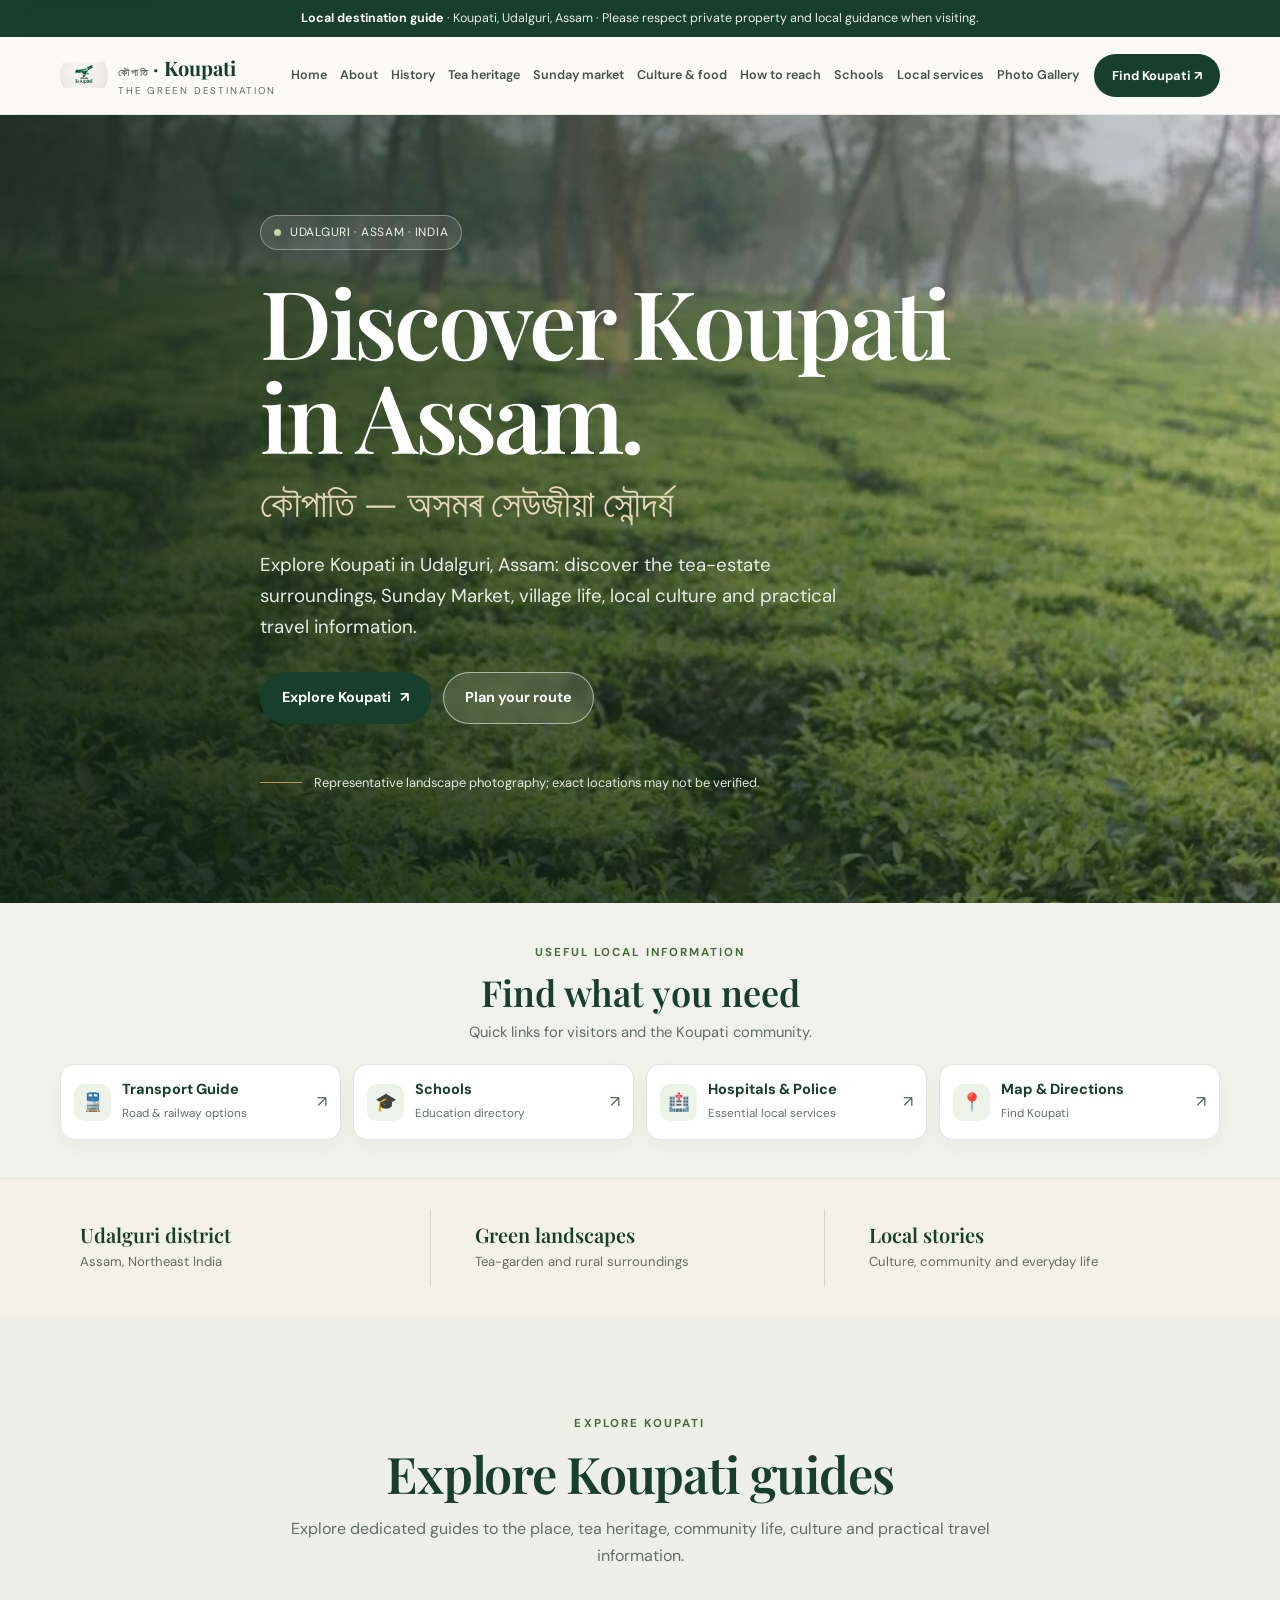
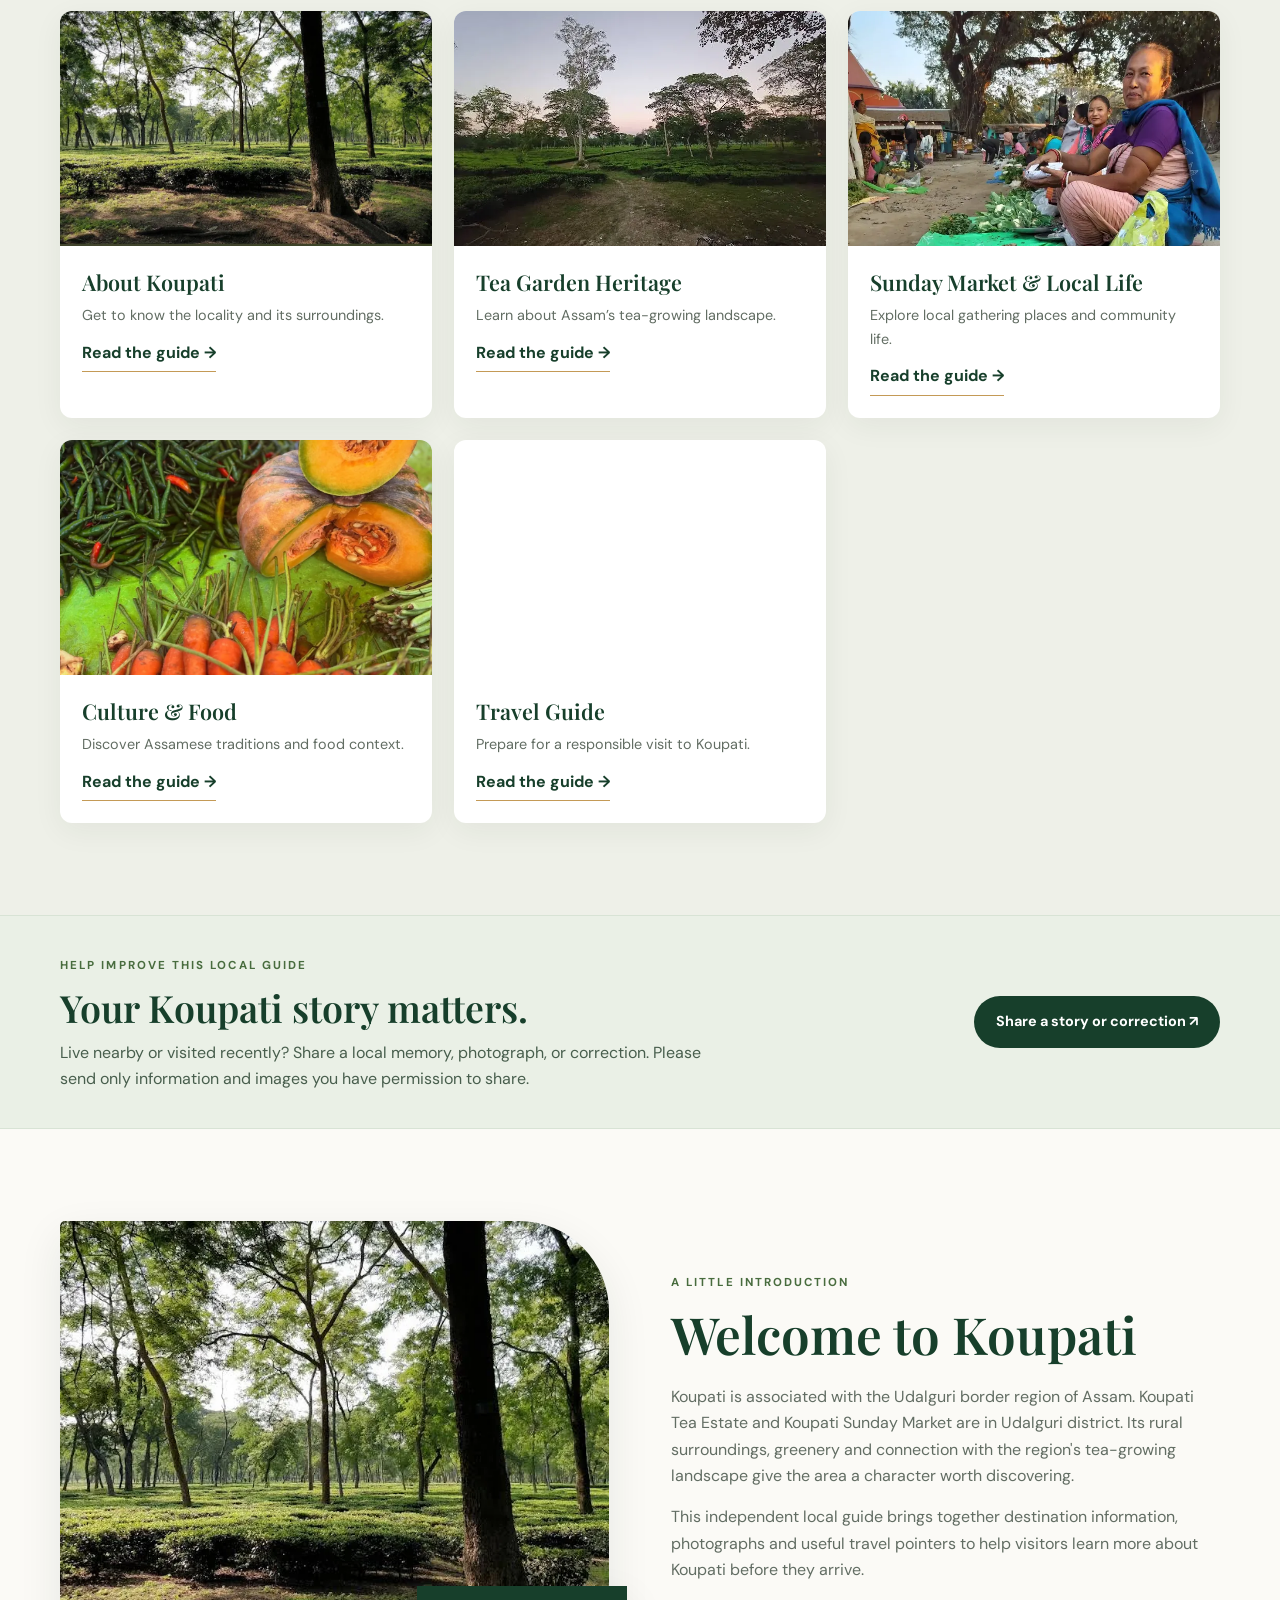
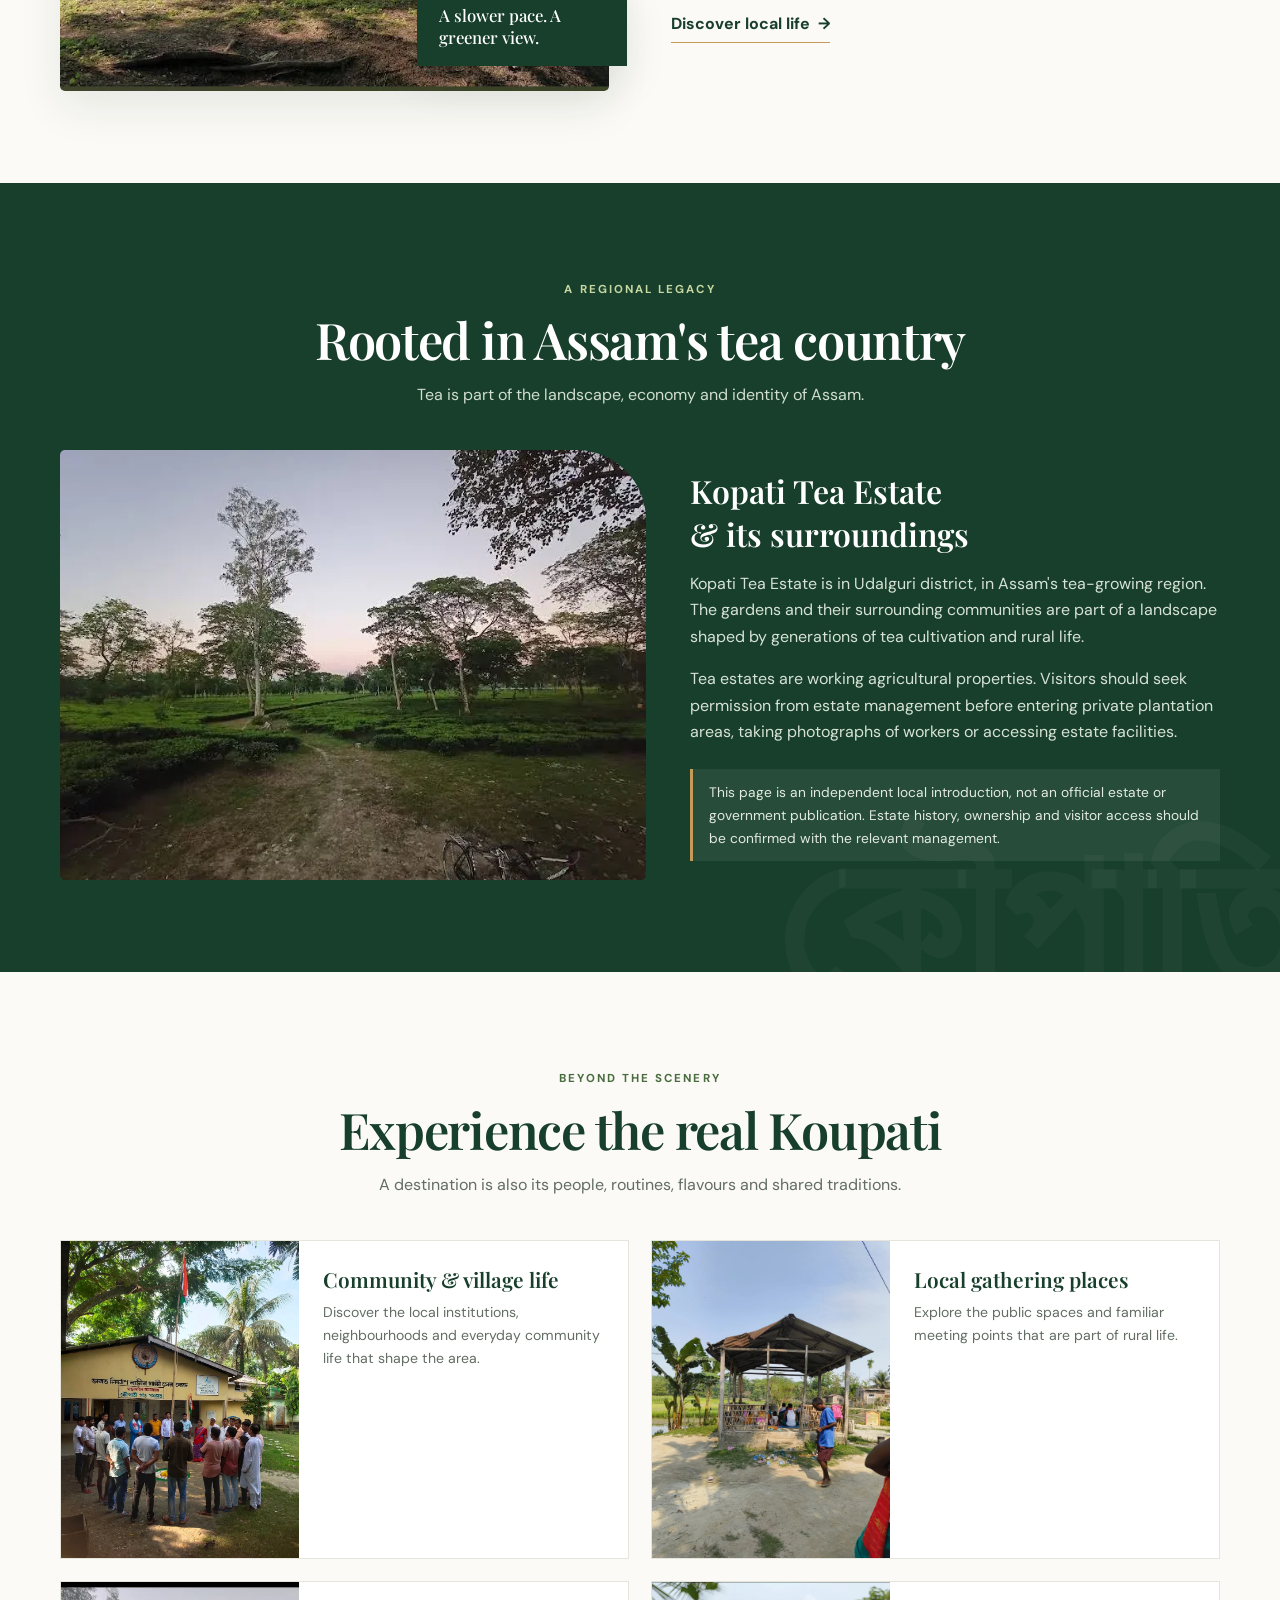
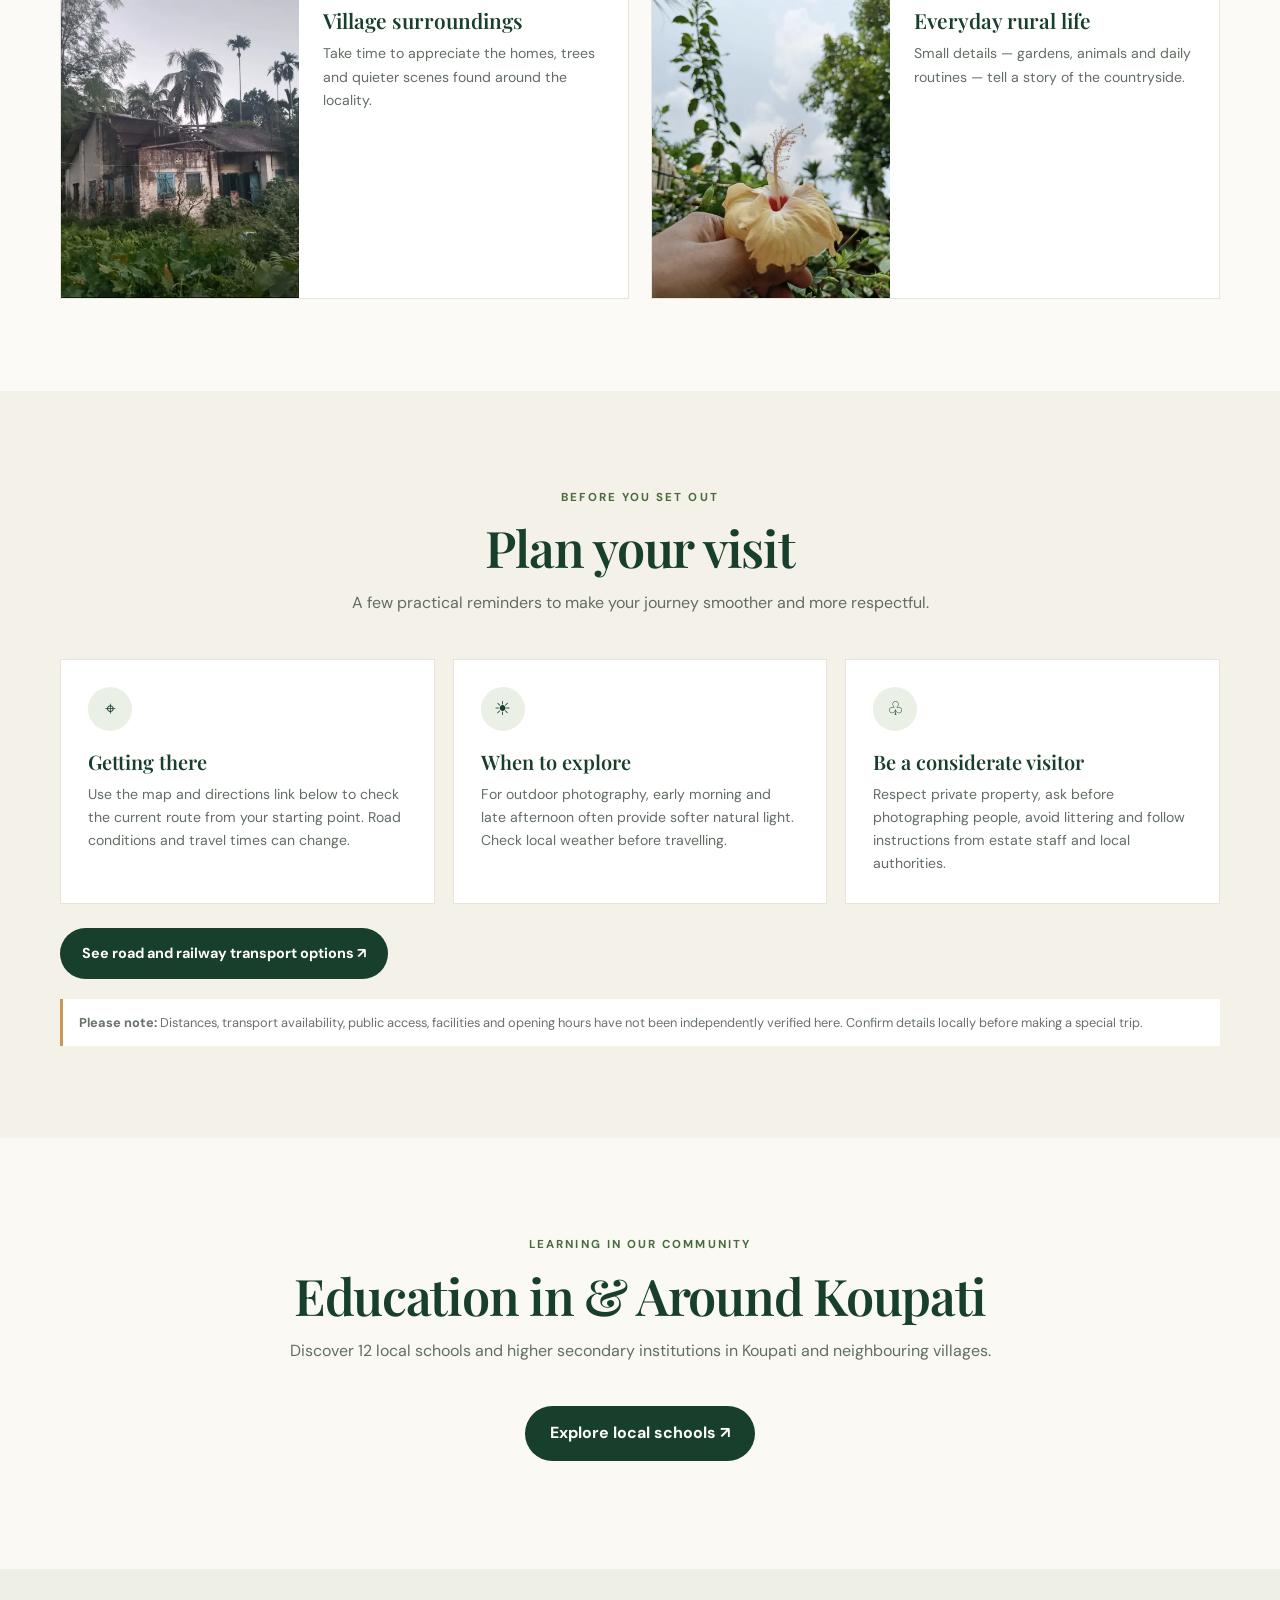
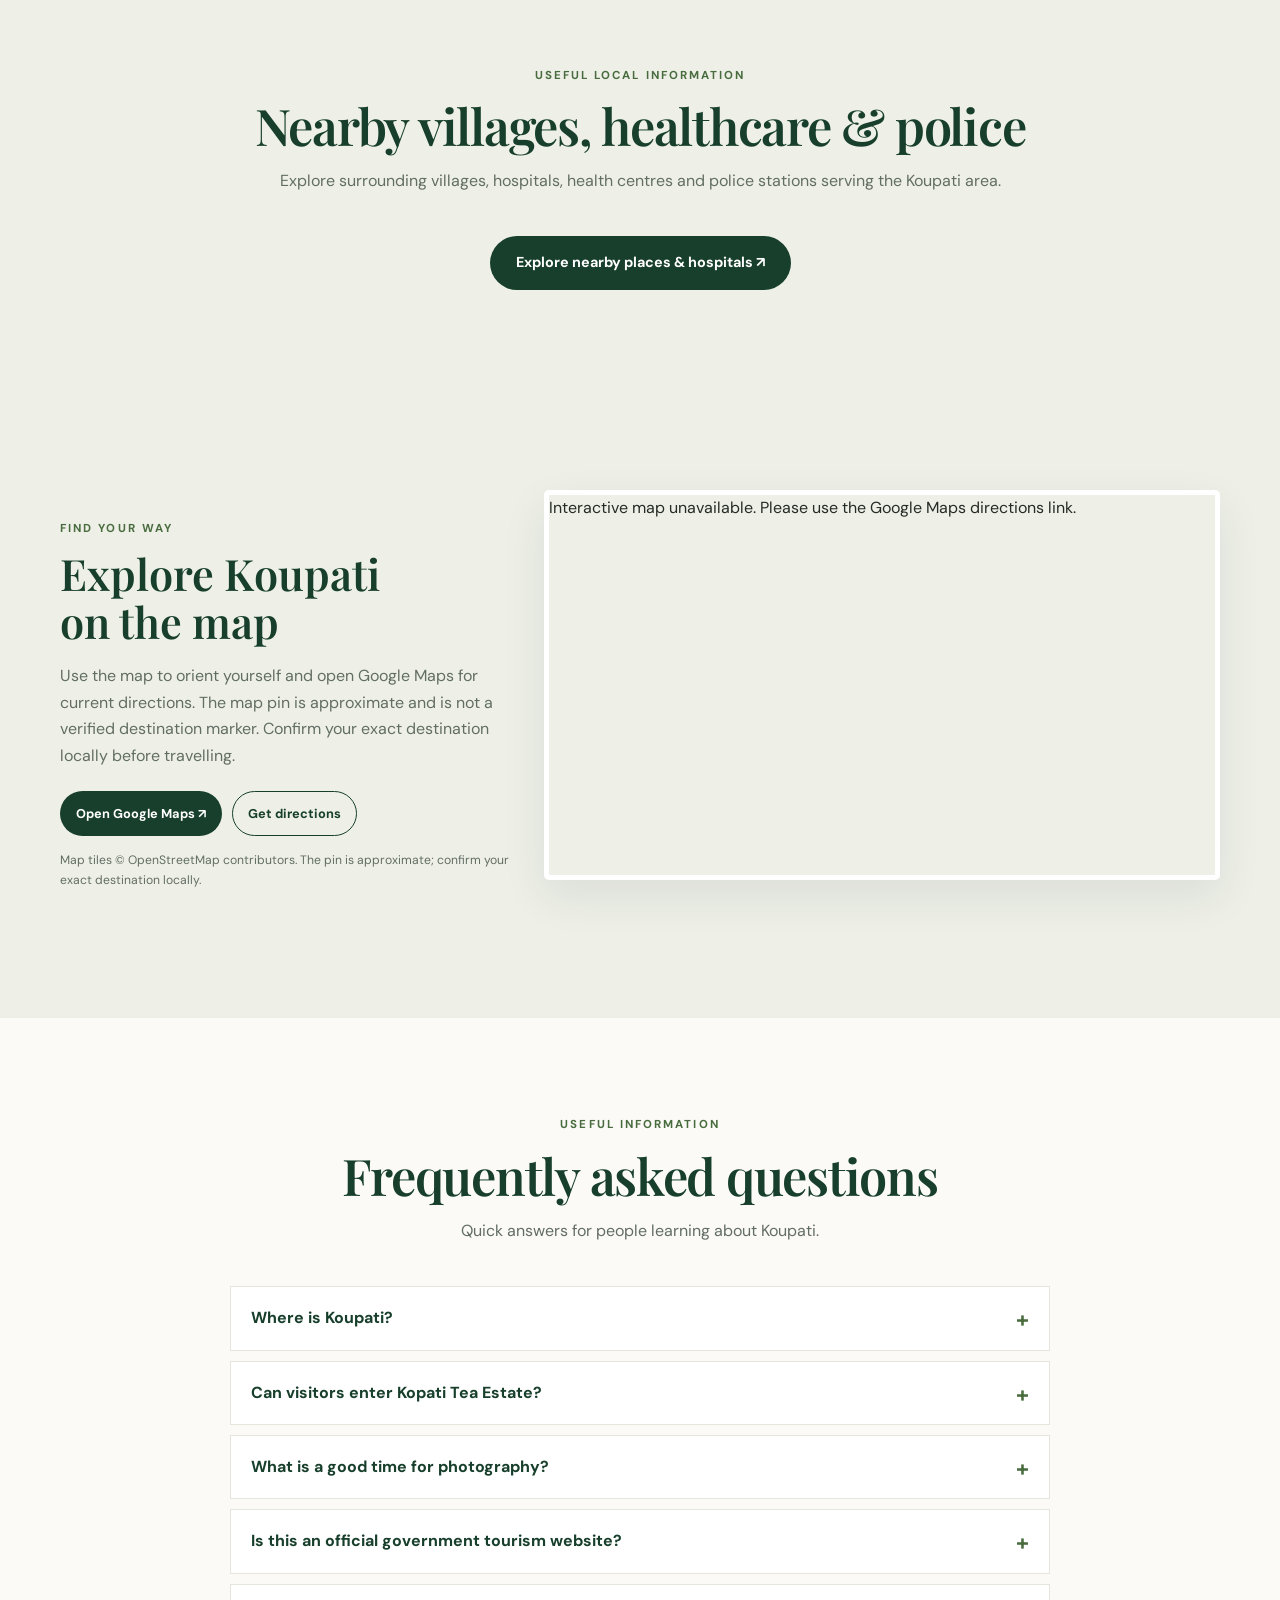
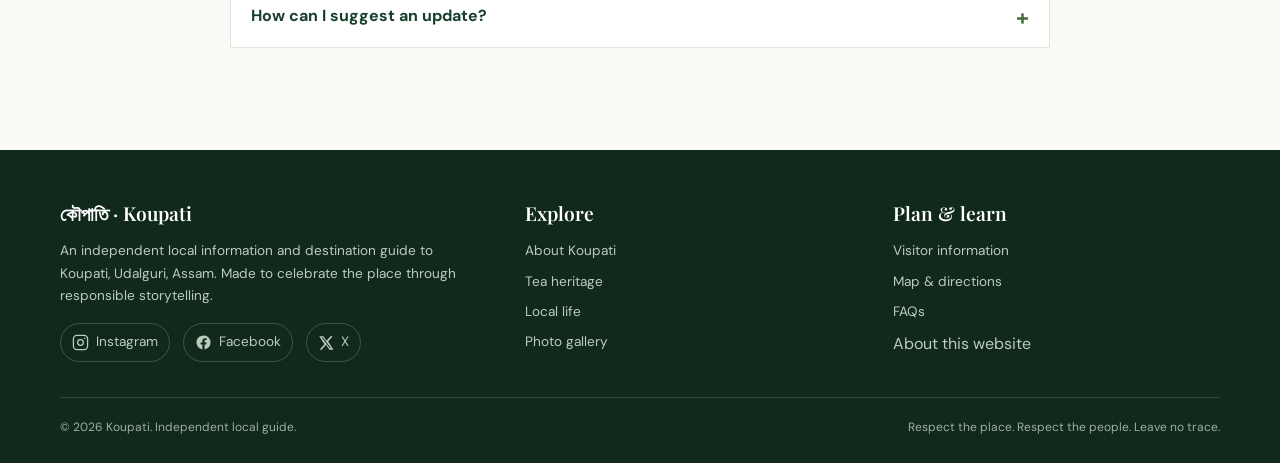
==== commit 4968c2a7: "Generate compressed Sunday Market card WebP" ====
--- a/index.html
+++ b/index.html
@@ -59,7 +59,7 @@
       <div class="intro-item"><b>Local stories</b><span>Culture, community and everyday life</span></div>
     </div></section>
 
-    <section class="section highlights"><div class="container"><div class="section-head"><span class="eyebrow">Explore Koupati</span><h2>Explore Koupati guides</h2><p>Explore dedicated guides to the place, tea heritage, community life, culture and practical travel information.</p></div><div class="cards"><article class="feature-card"><img src="12-optimized.webp" alt="Representative green rural landscape; exact location not verified" loading="lazy" decoding="async" fetchpriority="low" width="1045" height="608"><div class="card-body"><h3>About Koupati</h3><p>Get to know the locality and its surroundings.</p><a class="text-link" href="about-koupati.html">Read the guide →</a></div></article><article class="feature-card"><img src="6-optimized.webp" alt="Tea-growing landscape in Assam; not confirmed as Kopati Tea Estate" loading="lazy" decoding="async" fetchpriority="low" width="720" height="520"><div class="card-body"><h3>Tea Garden Heritage</h3><p>Learn about Assam’s tea-growing landscape.</p><a class="text-link" href="tea-garden.html">Read the guide →</a></div></article><article class="feature-card"><img src="90372.webp" alt="Sunday Market vendors and local shoppers in a village setting, Udalguri, Assam" loading="lazy" decoding="async" fetchpriority="low" width="1536" height="1204"><div class="card-body"><h3>Sunday Market & Local Life</h3><p>Explore local gathering places and community life.</p><a class="text-link" href="local-life.html">Read the guide →</a></div></article></div><div class="cards" style="margin-top:22px"><article class="feature-card"><img src="90378.webp" alt="Fresh local vegetables and seasonal produce at a Sunday market" loading="lazy" decoding="async" fetchpriority="low" width="1152" height="1536"><div class="card-body"><h3>Culture & Food</h3><p>Discover Assamese traditions and food context.</p><a class="text-link" href="culture-food.html">Read the guide →</a></div></article><article class="feature-card"><img src="8.webp" alt="Representative rural landscape in Assam; exact location not verified" loading="lazy" decoding="async" fetchpriority="low" width="826" height="620"><div class="card-body"><h3>Travel Guide</h3><p>Prepare for a responsible visit to Koupati.</p><a class="text-link" href="travel-guide.html">Read the guide →</a></div></article></div></div></section>
+    <section class="section highlights"><div class="container"><div class="section-head"><span class="eyebrow">Explore Koupati</span><h2>Explore Koupati guides</h2><p>Explore dedicated guides to the place, tea heritage, community life, culture and practical travel information.</p></div><div class="cards"><article class="feature-card"><img src="12-optimized.webp" alt="Representative green rural landscape; exact location not verified" loading="lazy" decoding="async" fetchpriority="low" width="1045" height="608"><div class="card-body"><h3>About Koupati</h3><p>Get to know the locality and its surroundings.</p><a class="text-link" href="about-koupati.html">Read the guide →</a></div></article><article class="feature-card"><img src="6-optimized.webp" alt="Tea-growing landscape in Assam; not confirmed as Kopati Tea Estate" loading="lazy" decoding="async" fetchpriority="low" width="720" height="520"><div class="card-body"><h3>Tea Garden Heritage</h3><p>Learn about Assam’s tea-growing landscape.</p><a class="text-link" href="tea-garden.html">Read the guide →</a></div></article><article class="feature-card"><img src="90372-card.webp" alt="Sunday Market vendors and local shoppers in a village setting, Udalguri, Assam" loading="lazy" decoding="async" fetchpriority="low" width="720" height="565"><div class="card-body"><h3>Sunday Market & Local Life</h3><p>Explore local gathering places and community life.</p><a class="text-link" href="local-life.html">Read the guide →</a></div></article></div><div class="cards" style="margin-top:22px"><article class="feature-card"><img src="90378.webp" alt="Fresh local vegetables and seasonal produce at a Sunday market" loading="lazy" decoding="async" fetchpriority="low" width="1152" height="1536"><div class="card-body"><h3>Culture & Food</h3><p>Discover Assamese traditions and food context.</p><a class="text-link" href="culture-food.html">Read the guide →</a></div></article><article class="feature-card"><img src="8.webp" alt="Representative rural landscape in Assam; exact location not verified" loading="lazy" decoding="async" fetchpriority="low" width="826" height="620"><div class="card-body"><h3>Travel Guide</h3><p>Prepare for a responsible visit to Koupati.</p><a class="text-link" href="travel-guide.html">Read the guide →</a></div></article></div></div></section>
 
     <section class="contributor-hub" id="community-story" aria-labelledby="contributor-title"><div class="container contributor-layout"><div><span class="eyebrow">Help improve this local guide</span><h2 id="contributor-title">Your Koupati story matters.</h2><p>Live nearby or visited recently? Share a local memory, photograph, or correction. Please send only information and images you have permission to share.</p></div><a class="btn btn-primary" href="https://www.instagram.com/koupati_official/" target="_blank" rel="noopener noreferrer" aria-label="Contact Koupati on Instagram to share a story, photograph or correction">Share a story or correction ↗</a></div></section>
 
--- a/styles-home.css
+++ b/styles-home.css
@@ -94,7 +94,7 @@
  }
 
 /* Koupati Premium Nature & Heritage design system */
-:root{--forest:#173f2b;--forest2:#24583c;--leaf:#71906b;--gold:#c49a56;--paper:#fbfaf6;--cream:#f4f1e8;--ink:#252b25;--muted:#626d63;--line:#e5e5dc;--shadow:0 16px 44px rgba(25,48,33,.09)}
+:root{--forest:#173f2b;--forest2:#24583c;--leaf:#486c3e;--gold:#c49a56;--paper:#fbfaf6;--cream:#f4f1e8;--ink:#252b25;--muted:#626d63;--line:#e5e5dc;--shadow:0 16px 44px rgba(25,48,33,.09)}
 body{background:#fbfaf6;color:#252b25;-webkit-font-smoothing:antialiased}a,button{touch-action:manipulation}a:focus-visible,button:focus-visible{outline:3px solid #c49a56;outline-offset:3px}img{max-width:100%;height:auto}h1,h2,h3{text-wrap:balance}.site-header{background:rgba(251,250,246,.97);backdrop-filter:blur(12px);-webkit-backdrop-filter:blur(12px);border-bottom:1px solid #e4e9de}.nav-wrap{gap:14px}.nav-links{gap:13px!important}.nav-links a{font-size:.79rem;white-space:nowrap}.nav-links a:hover,.nav-links a:focus-visible{color:#176b45}.brand-name strong{color:#173f2b}.btn,.page-link,.feature-card,.local-card,.card{transition:transform .2s ease,box-shadow .2s ease}.btn:hover{transform:translateY(-2px)}.section-head{max-width:780px}.section-head h2,.content-wrap h2{letter-spacing:-.025em}.page-hero{background-position:center;position:relative}.page-hero h1{letter-spacing:-.035em}.content-wrap{max-width:930px}.content-wrap p{line-height:1.8}.page-link,.feature-card{border-radius:12px;overflow:hidden}.page-link:hover,.feature-card:hover{box-shadow:0 16px 40px rgba(23,63,43,.1);transform:translateY(-3px)}.mobile-nav{max-height:calc(100dvh - 70px);overflow-y:auto}.mobile-nav a{min-height:44px;display:flex;align-items:center}.menu-toggle{min-width:44px;min-height:44px}@media(max-width:1180px){.nav-links,.nav-cta{display:none!important}.menu-toggle{display:block!important}}@media(max-width:760px){.container{width:min(100% - 32px,600px)}.page-hero h1{font-size:clamp(2.4rem,10vw,4rem)}.section{padding:64px 0}.btn{min-height:44px}}@media(prefers-reduced-motion:reduce){.btn,.page-link,.feature-card,.local-card,.card{transition:none!important}}
 
 /* Approved mobile homepage polish — retain all original assets and copy */
@@ -139,3 +139,9 @@
 #leafletMap .leaflet-control-zoom a{width:36px;height:36px;line-height:36px}
 section[id]{scroll-margin-top:75px}
 }
+
+/* Final audit: mobile section links and touch targets */
+.section-anchor{display:block;position:relative;top:-90px;visibility:hidden;height:0}
+.travel-guide-link{margin:24px 0 0}
+@media(max-width:760px){.mobile-quick-jump{top:66px;scroll-padding-inline:16px}.mobile-quick-jump a{flex-shrink:0;min-height:44px}section[id]{scroll-margin-top:125px}.section-anchor{top:-125px}.menu-toggle{touch-action:manipulation}}
+@media(prefers-reduced-motion:reduce){.mobile-quick-jump{scroll-behavior:auto}}
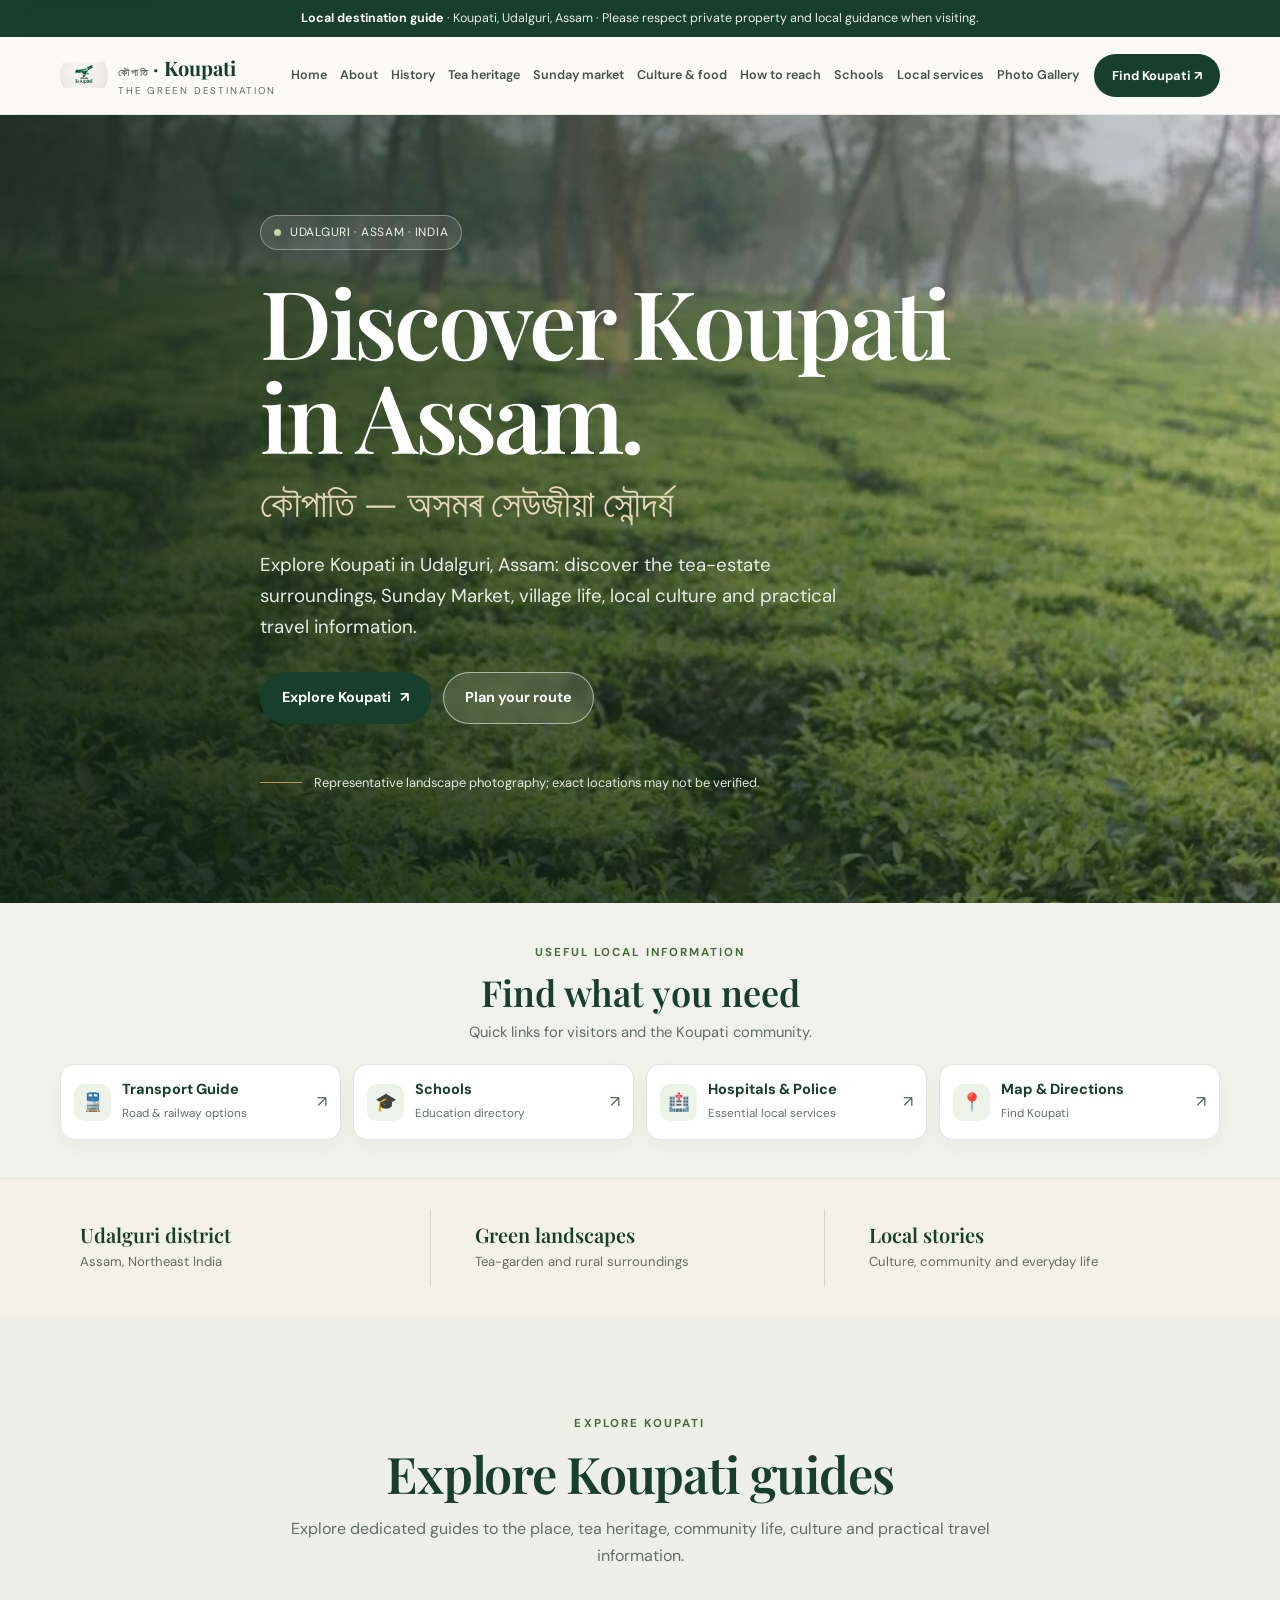
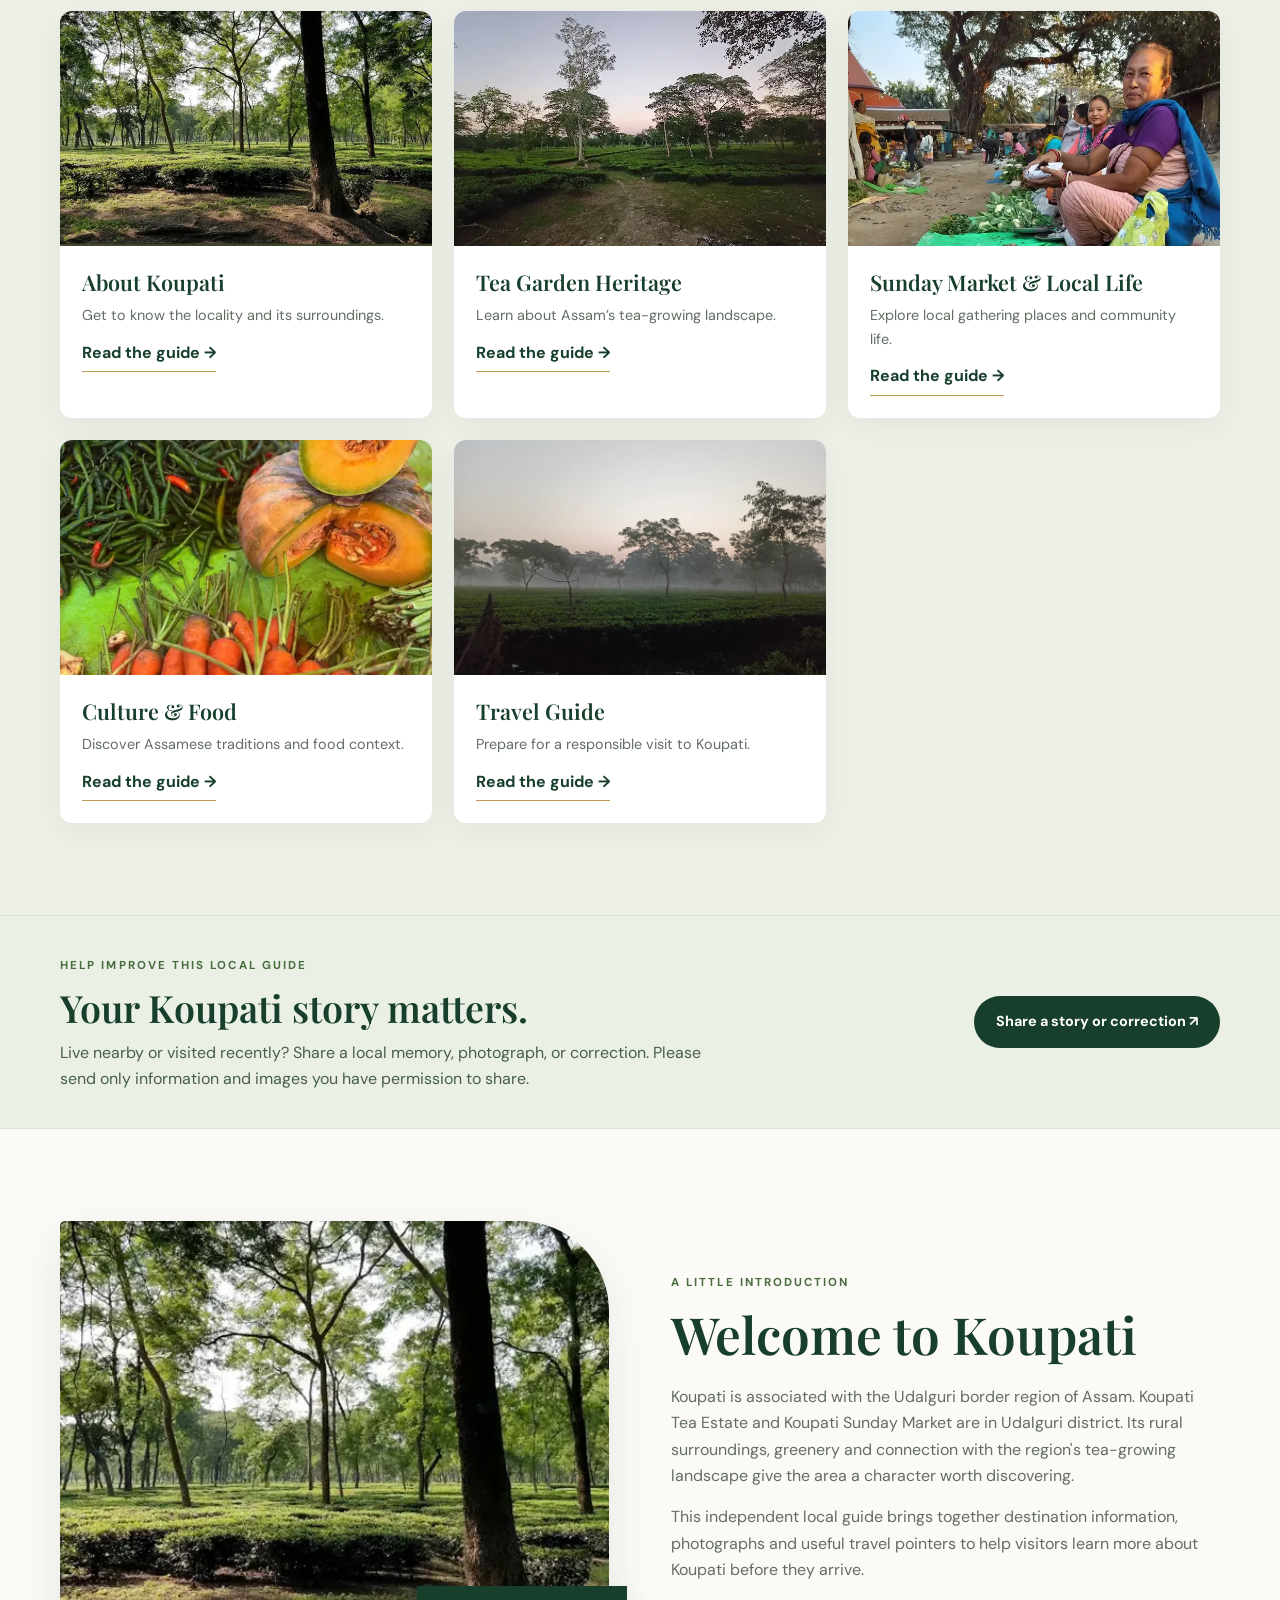
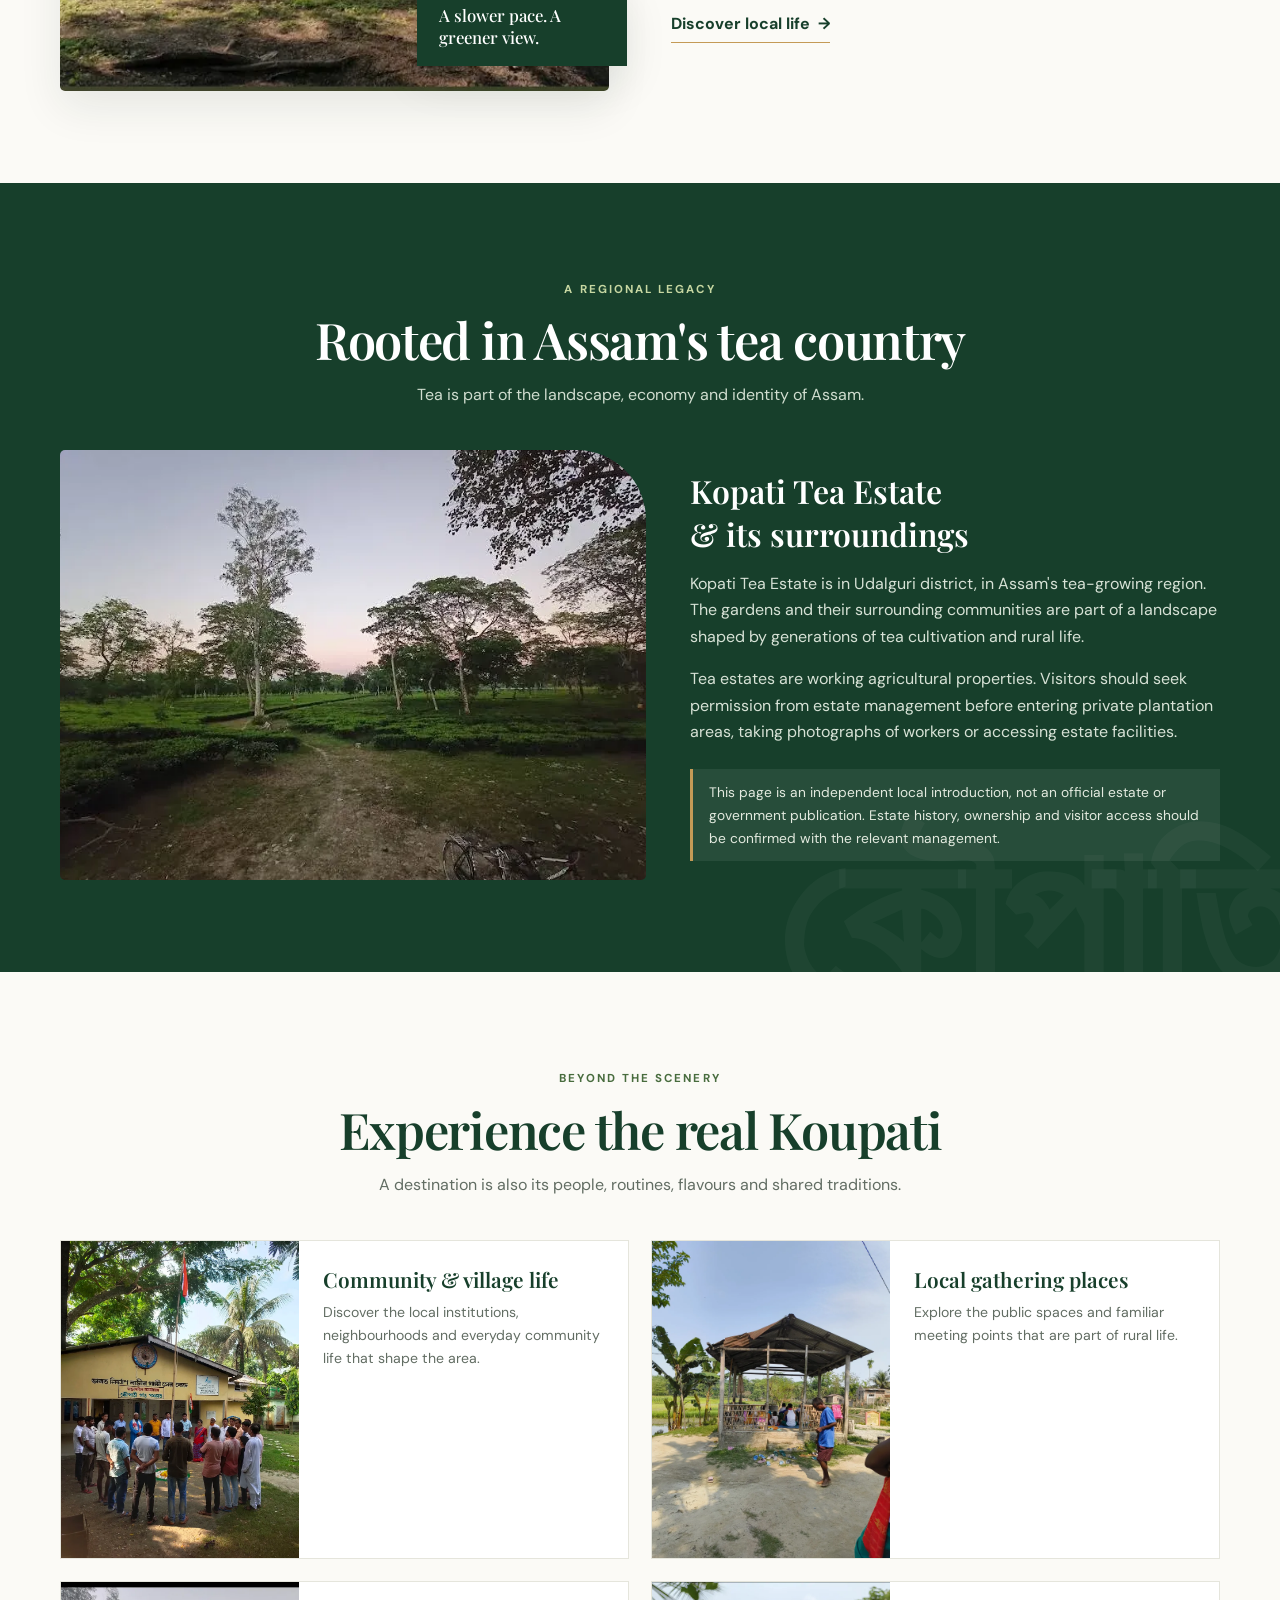
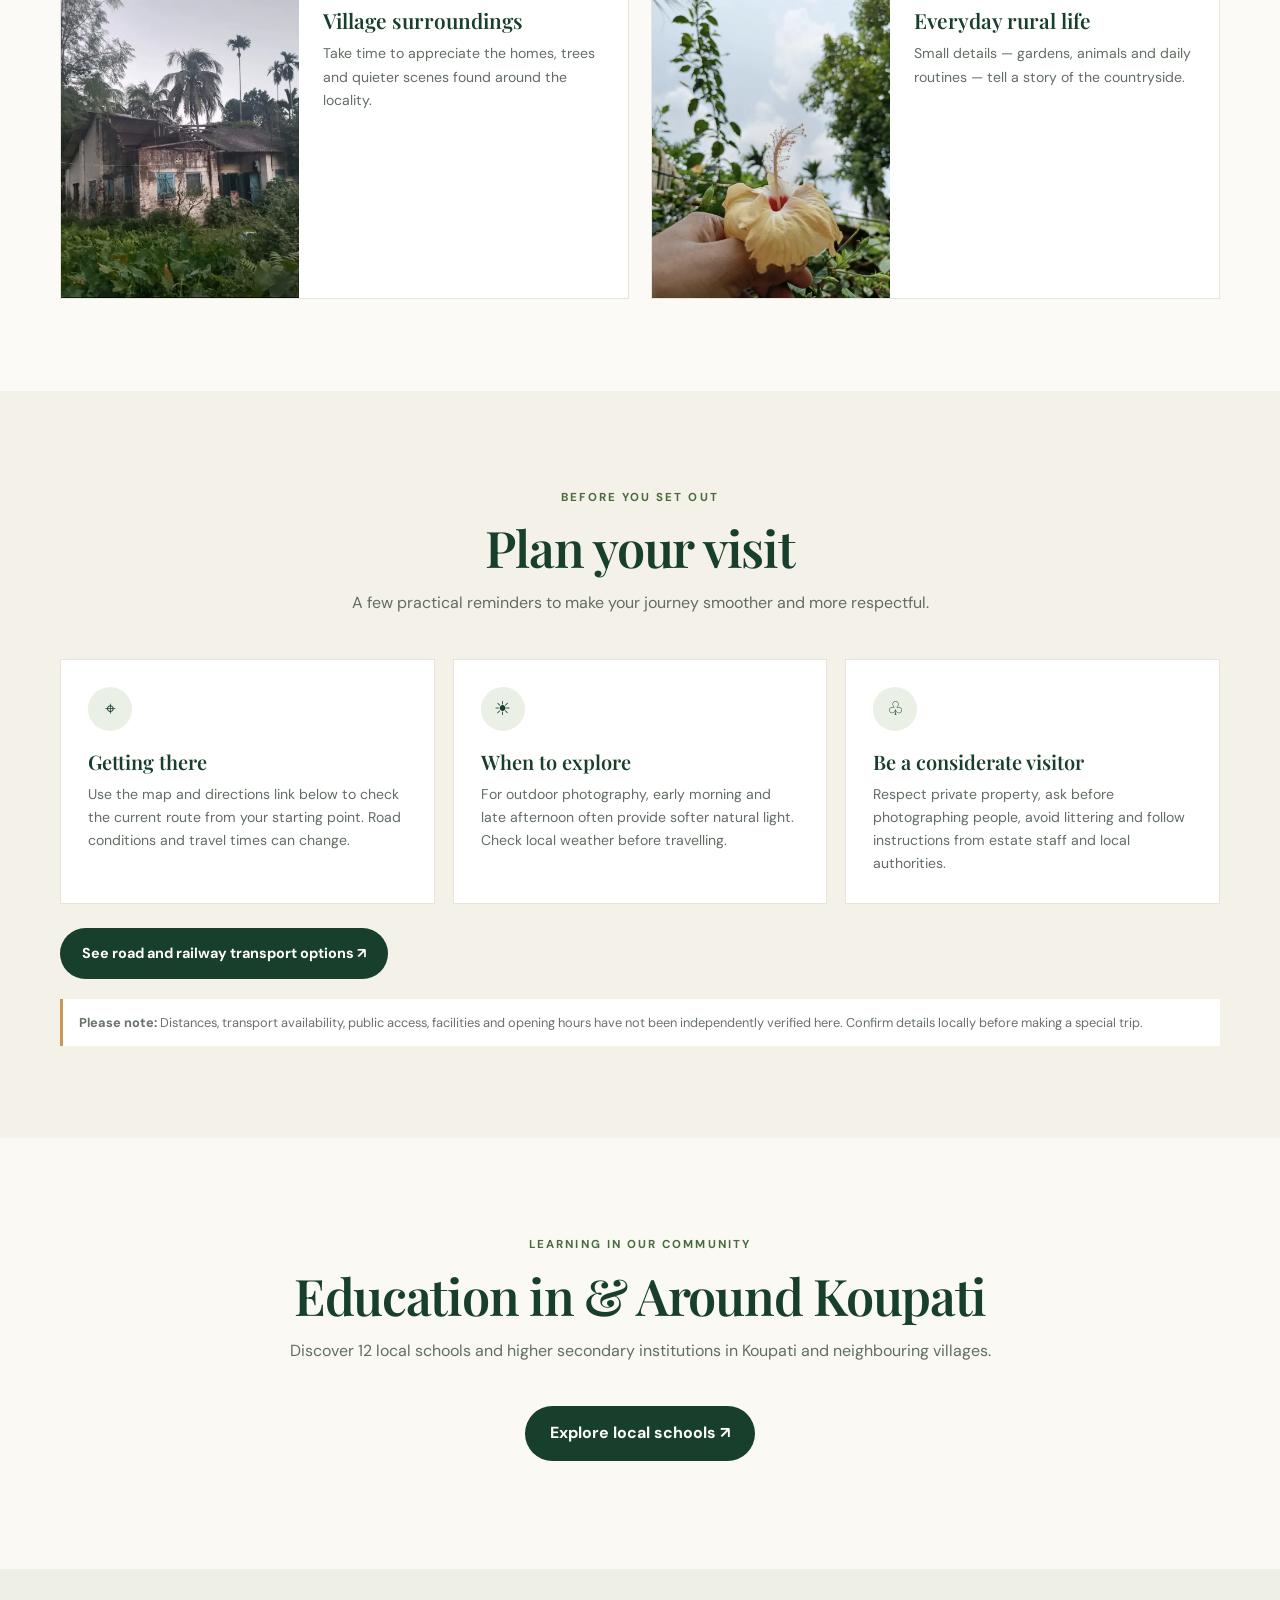
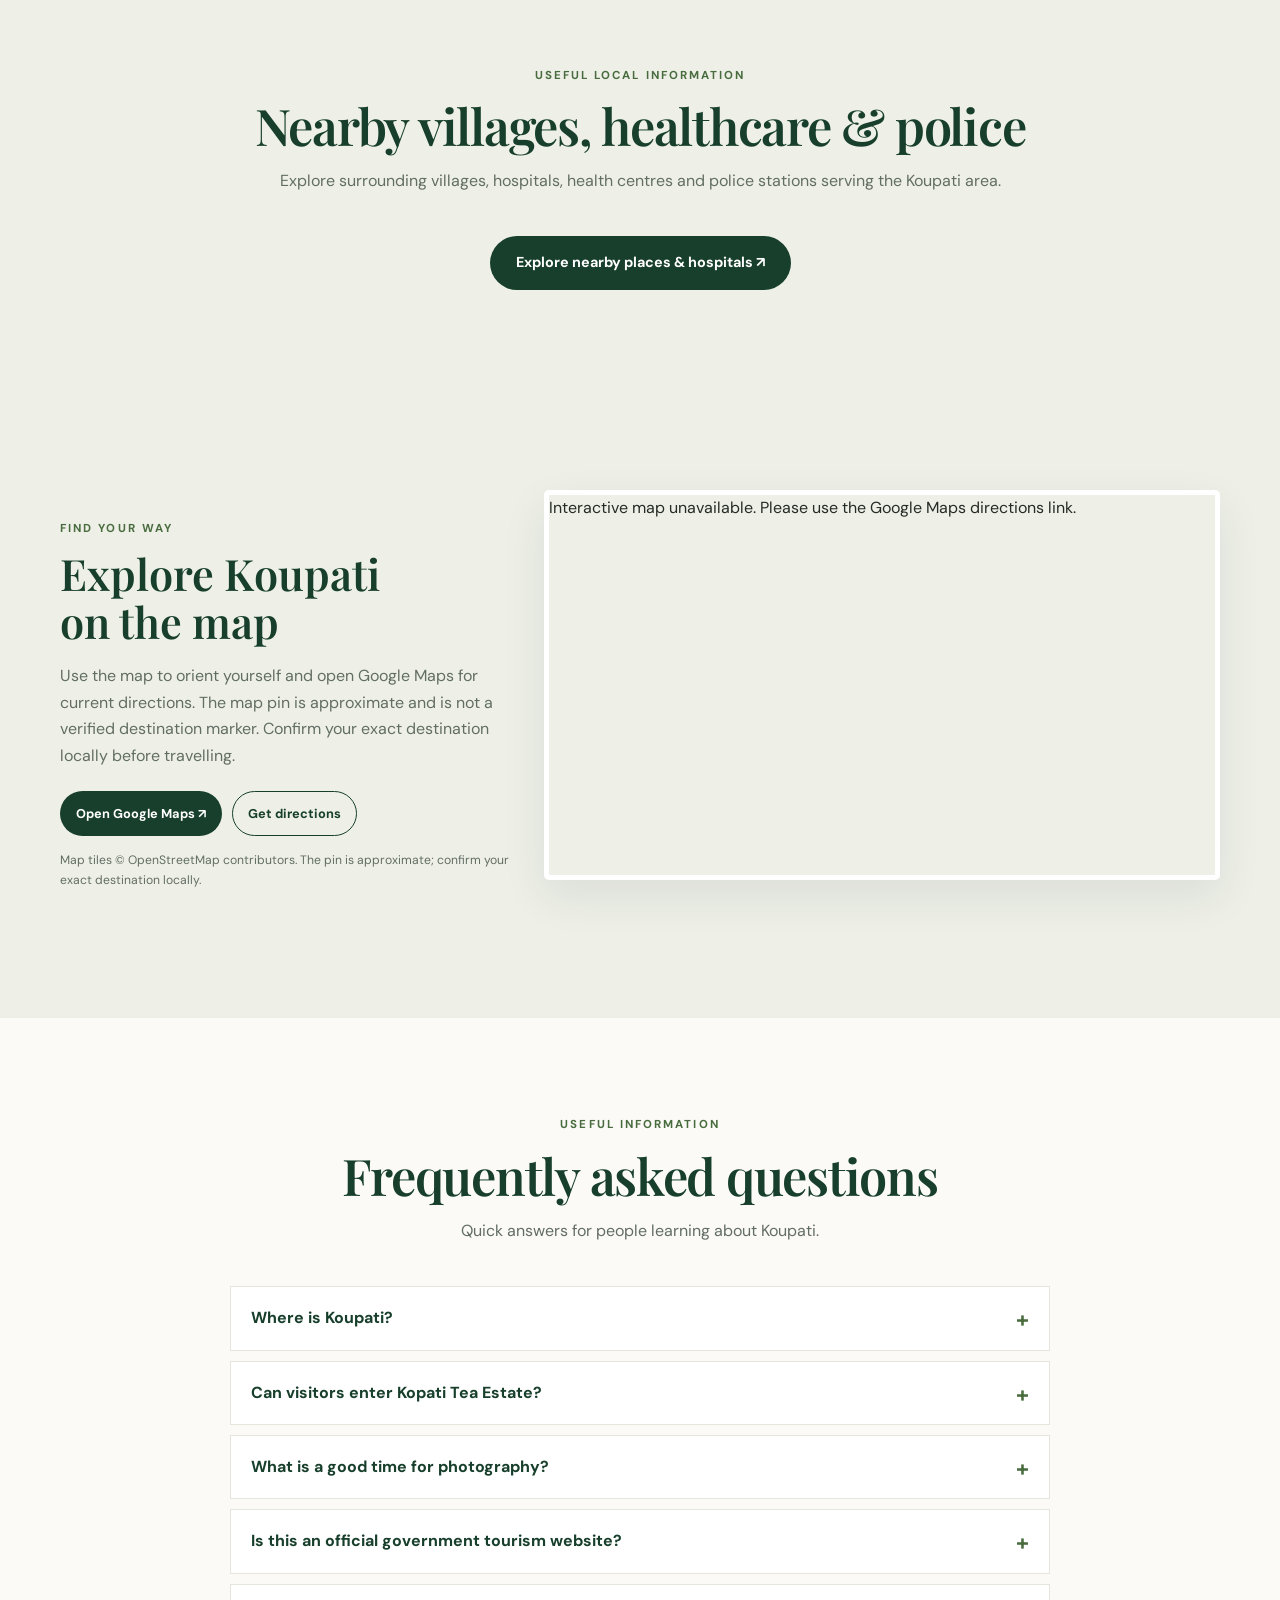
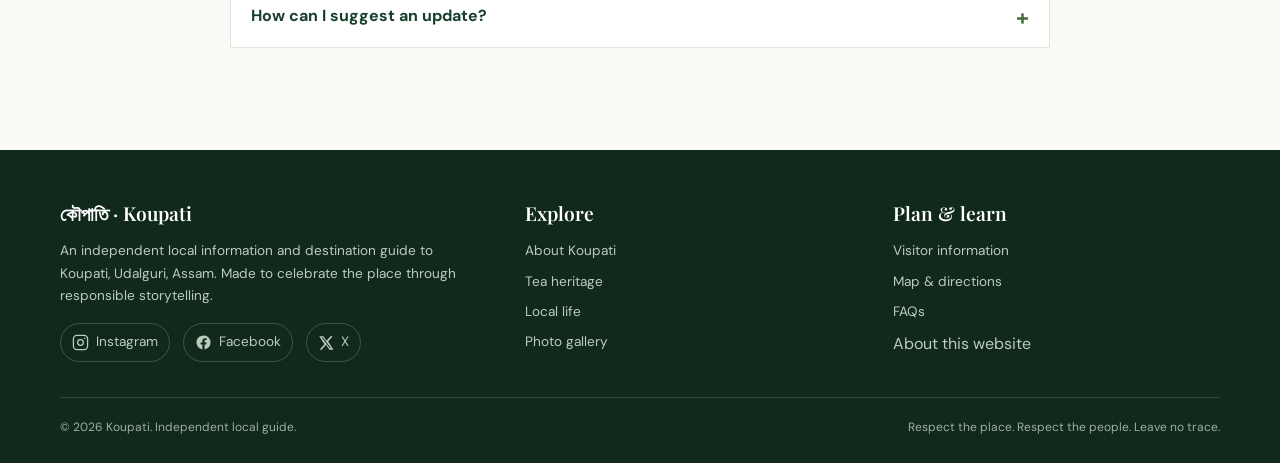
==== commit c6d07c73: "Compress remaining homepage card photos" ====
--- a/index.html
+++ b/index.html
@@ -59,12 +59,12 @@
       <div class="intro-item"><b>Local stories</b><span>Culture, community and everyday life</span></div>
     </div></section>
 
-    <section class="section highlights"><div class="container"><div class="section-head"><span class="eyebrow">Explore Koupati</span><h2>Explore Koupati guides</h2><p>Explore dedicated guides to the place, tea heritage, community life, culture and practical travel information.</p></div><div class="cards"><article class="feature-card"><img src="12-optimized.webp" alt="Representative green rural landscape; exact location not verified" loading="lazy" decoding="async" fetchpriority="low" width="1045" height="608"><div class="card-body"><h3>About Koupati</h3><p>Get to know the locality and its surroundings.</p><a class="text-link" href="about-koupati.html">Read the guide →</a></div></article><article class="feature-card"><img src="6-optimized.webp" alt="Tea-growing landscape in Assam; not confirmed as Kopati Tea Estate" loading="lazy" decoding="async" fetchpriority="low" width="720" height="520"><div class="card-body"><h3>Tea Garden Heritage</h3><p>Learn about Assam’s tea-growing landscape.</p><a class="text-link" href="tea-garden.html">Read the guide →</a></div></article><article class="feature-card"><img src="90372-card.webp" alt="Sunday Market vendors and local shoppers in a village setting, Udalguri, Assam" loading="lazy" decoding="async" fetchpriority="low" width="720" height="565"><div class="card-body"><h3>Sunday Market & Local Life</h3><p>Explore local gathering places and community life.</p><a class="text-link" href="local-life.html">Read the guide →</a></div></article></div><div class="cards" style="margin-top:22px"><article class="feature-card"><img src="90378.webp" alt="Fresh local vegetables and seasonal produce at a Sunday market" loading="lazy" decoding="async" fetchpriority="low" width="1152" height="1536"><div class="card-body"><h3>Culture & Food</h3><p>Discover Assamese traditions and food context.</p><a class="text-link" href="culture-food.html">Read the guide →</a></div></article><article class="feature-card"><img src="8.webp" alt="Representative rural landscape in Assam; exact location not verified" loading="lazy" decoding="async" fetchpriority="low" width="826" height="620"><div class="card-body"><h3>Travel Guide</h3><p>Prepare for a responsible visit to Koupati.</p><a class="text-link" href="travel-guide.html">Read the guide →</a></div></article></div></div></section>
+    <section class="section highlights"><div class="container"><div class="section-head"><span class="eyebrow">Explore Koupati</span><h2>Explore Koupati guides</h2><p>Explore dedicated guides to the place, tea heritage, community life, culture and practical travel information.</p></div><div class="cards"><article class="feature-card"><img src="12-optimized-card.webp" alt="Representative green rural landscape; exact location not verified" loading="lazy" decoding="async" fetchpriority="low" width="760" height="442"><div class="card-body"><h3>About Koupati</h3><p>Get to know the locality and its surroundings.</p><a class="text-link" href="about-koupati.html">Read the guide →</a></div></article><article class="feature-card"><img src="6-optimized.webp" alt="Tea-growing landscape in Assam; not confirmed as Kopati Tea Estate" loading="lazy" decoding="async" fetchpriority="low" width="720" height="520"><div class="card-body"><h3>Tea Garden Heritage</h3><p>Learn about Assam’s tea-growing landscape.</p><a class="text-link" href="tea-garden.html">Read the guide →</a></div></article><article class="feature-card"><img src="90372-card.webp" alt="Sunday Market vendors and local shoppers in a village setting, Udalguri, Assam" loading="lazy" decoding="async" fetchpriority="low" width="720" height="565"><div class="card-body"><h3>Sunday Market & Local Life</h3><p>Explore local gathering places and community life.</p><a class="text-link" href="local-life.html">Read the guide →</a></div></article></div><div class="cards" style="margin-top:22px"><article class="feature-card"><img src="90378-card.webp" alt="Fresh local vegetables and seasonal produce at a Sunday market" loading="lazy" decoding="async" fetchpriority="low" width="560" height="747"><div class="card-body"><h3>Culture & Food</h3><p>Discover Assamese traditions and food context.</p><a class="text-link" href="culture-food.html">Read the guide →</a></div></article><article class="feature-card"><img src="8.webp" alt="Representative rural landscape in Assam; exact location not verified" loading="lazy" decoding="async" fetchpriority="low" width="826" height="620"><div class="card-body"><h3>Travel Guide</h3><p>Prepare for a responsible visit to Koupati.</p><a class="text-link" href="travel-guide.html">Read the guide →</a></div></article></div></div></section>
 
     <section class="contributor-hub" id="community-story" aria-labelledby="contributor-title"><div class="container contributor-layout"><div><span class="eyebrow">Help improve this local guide</span><h2 id="contributor-title">Your Koupati story matters.</h2><p>Live nearby or visited recently? Share a local memory, photograph, or correction. Please send only information and images you have permission to share.</p></div><a class="btn btn-primary" href="https://www.instagram.com/koupati_official/" target="_blank" rel="noopener noreferrer" aria-label="Contact Koupati on Instagram to share a story, photograph or correction">Share a story or correction ↗</a></div></section>
 
     <section class="section" id="discover"><div class="container about-grid">
-      <div class="about-photo"><img src="12-optimized.webp" alt="Tree-lined green landscape; exact location not verified" loading="lazy" decoding="async" fetchpriority="low" width="1045" height="608"><div class="photo-label">A slower pace. A greener view.</div></div>
+      <div class="about-photo"><img src="12-optimized-card.webp" alt="Tree-lined green landscape; exact location not verified" loading="lazy" decoding="async" fetchpriority="low" width="760" height="442"><div class="photo-label">A slower pace. A greener view.</div></div>
       <div class="about-copy"><span class="eyebrow">A little introduction</span><h2>Welcome to Koupati</h2>
         <p>Koupati is associated with the Udalguri border region of Assam. Koupati Tea Estate and Koupati Sunday Market are in Udalguri district. Its rural surroundings, greenery and connection with the region's tea-growing landscape give the area a character worth discovering.</p>
         <p>This independent local guide brings together destination information, photographs and useful travel pointers to help visitors learn more about Koupati before they arrive.</p>
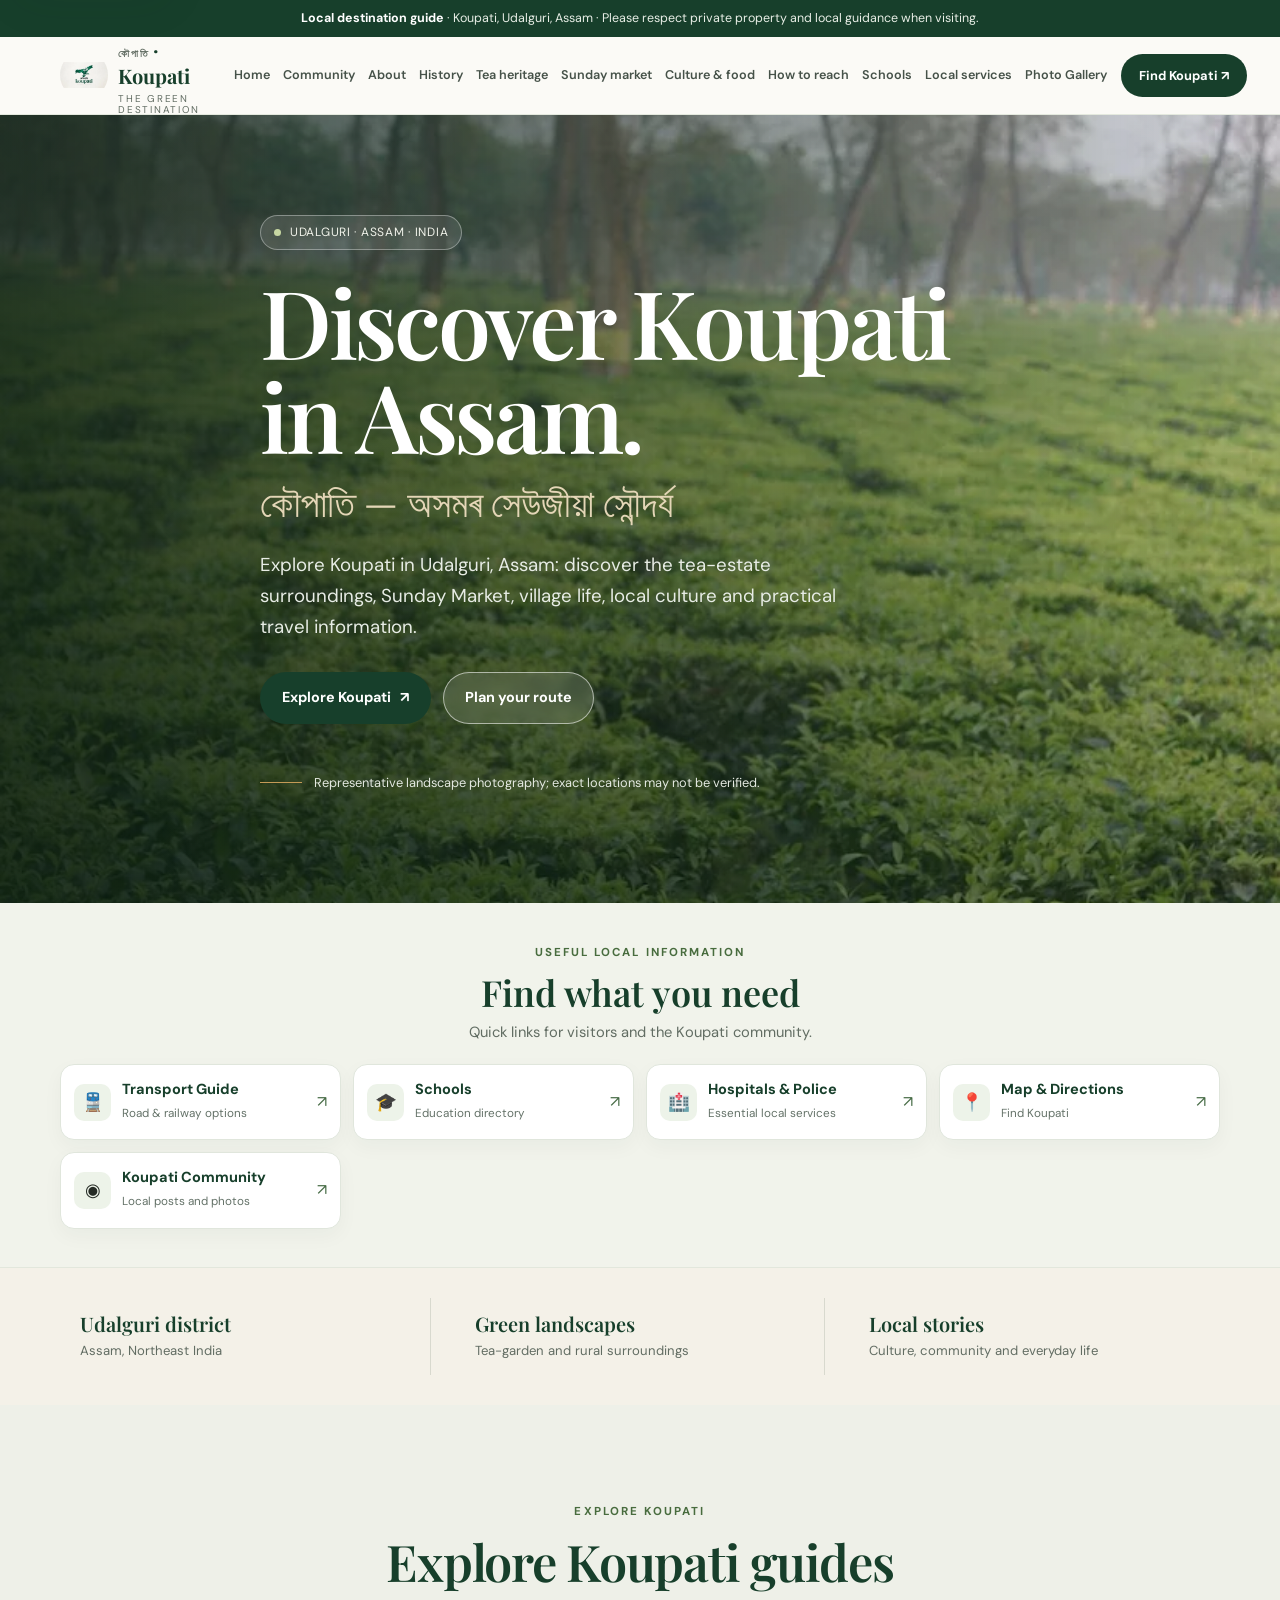
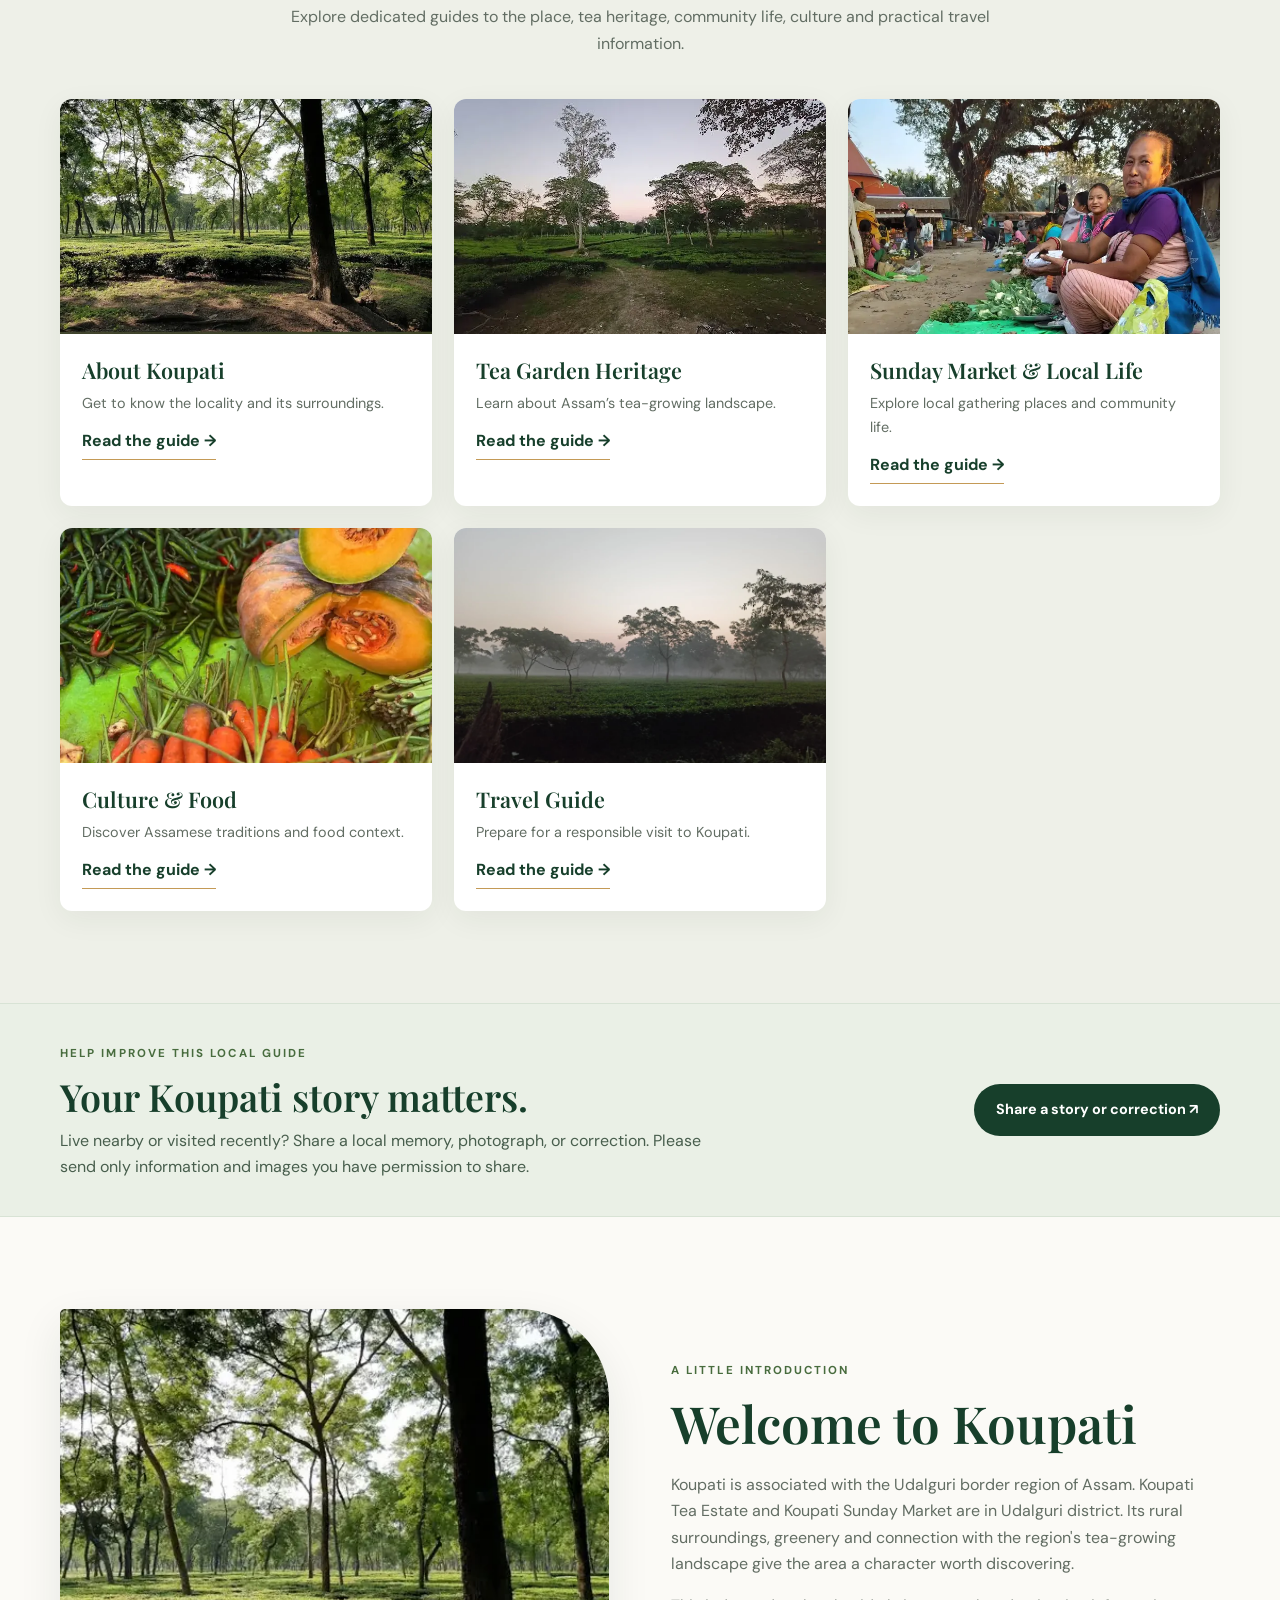
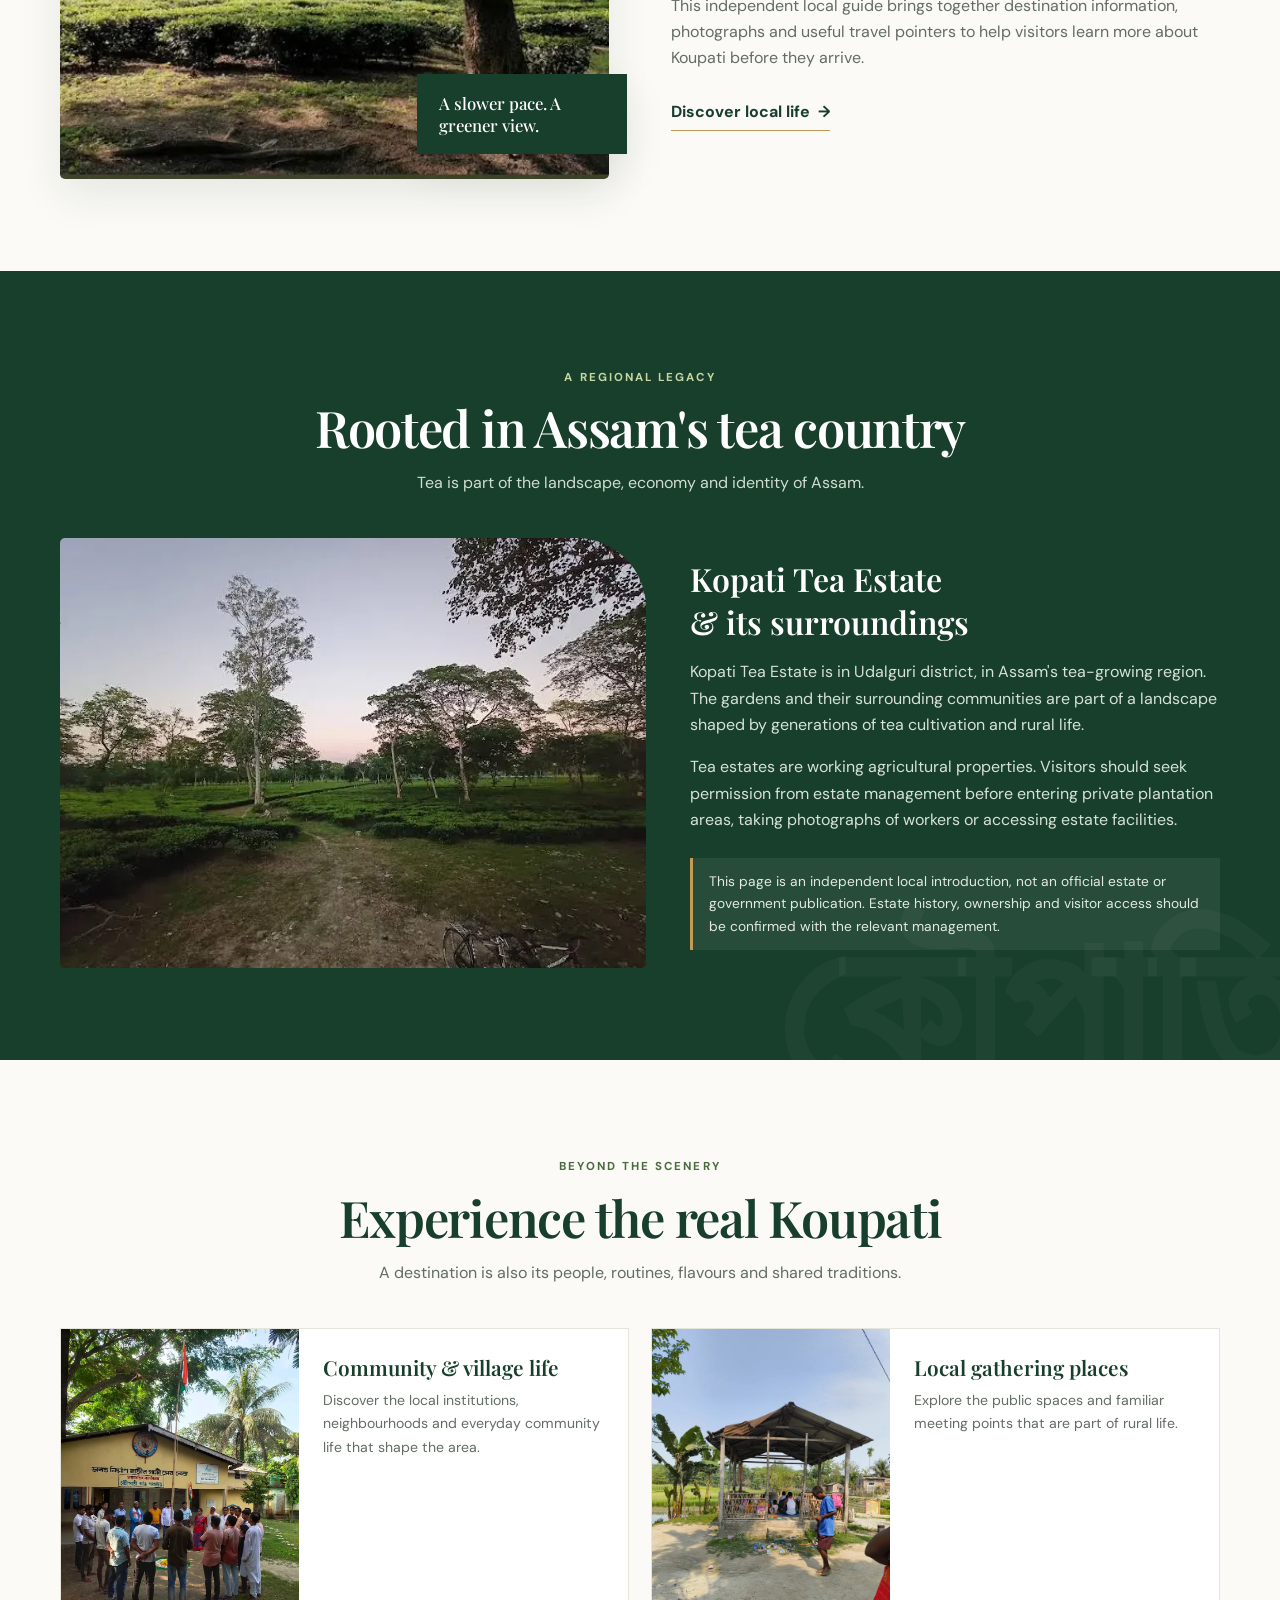
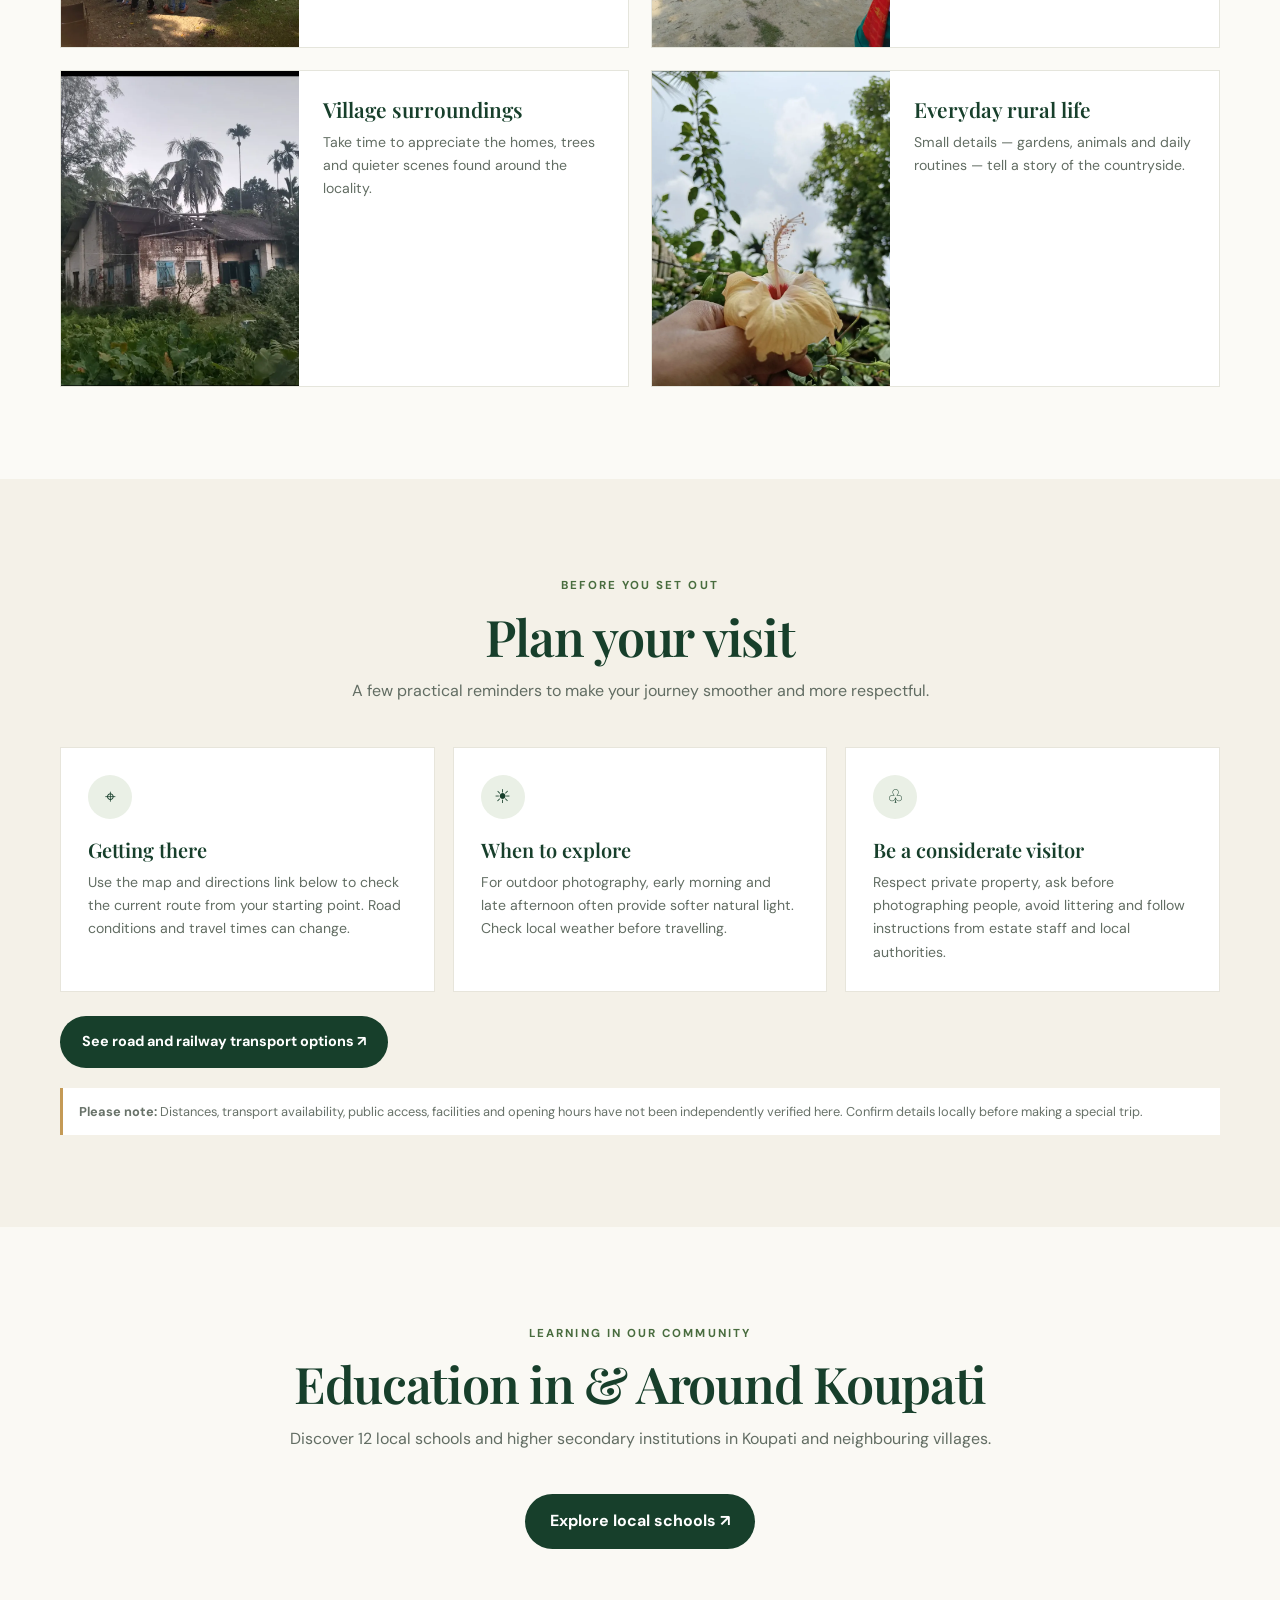
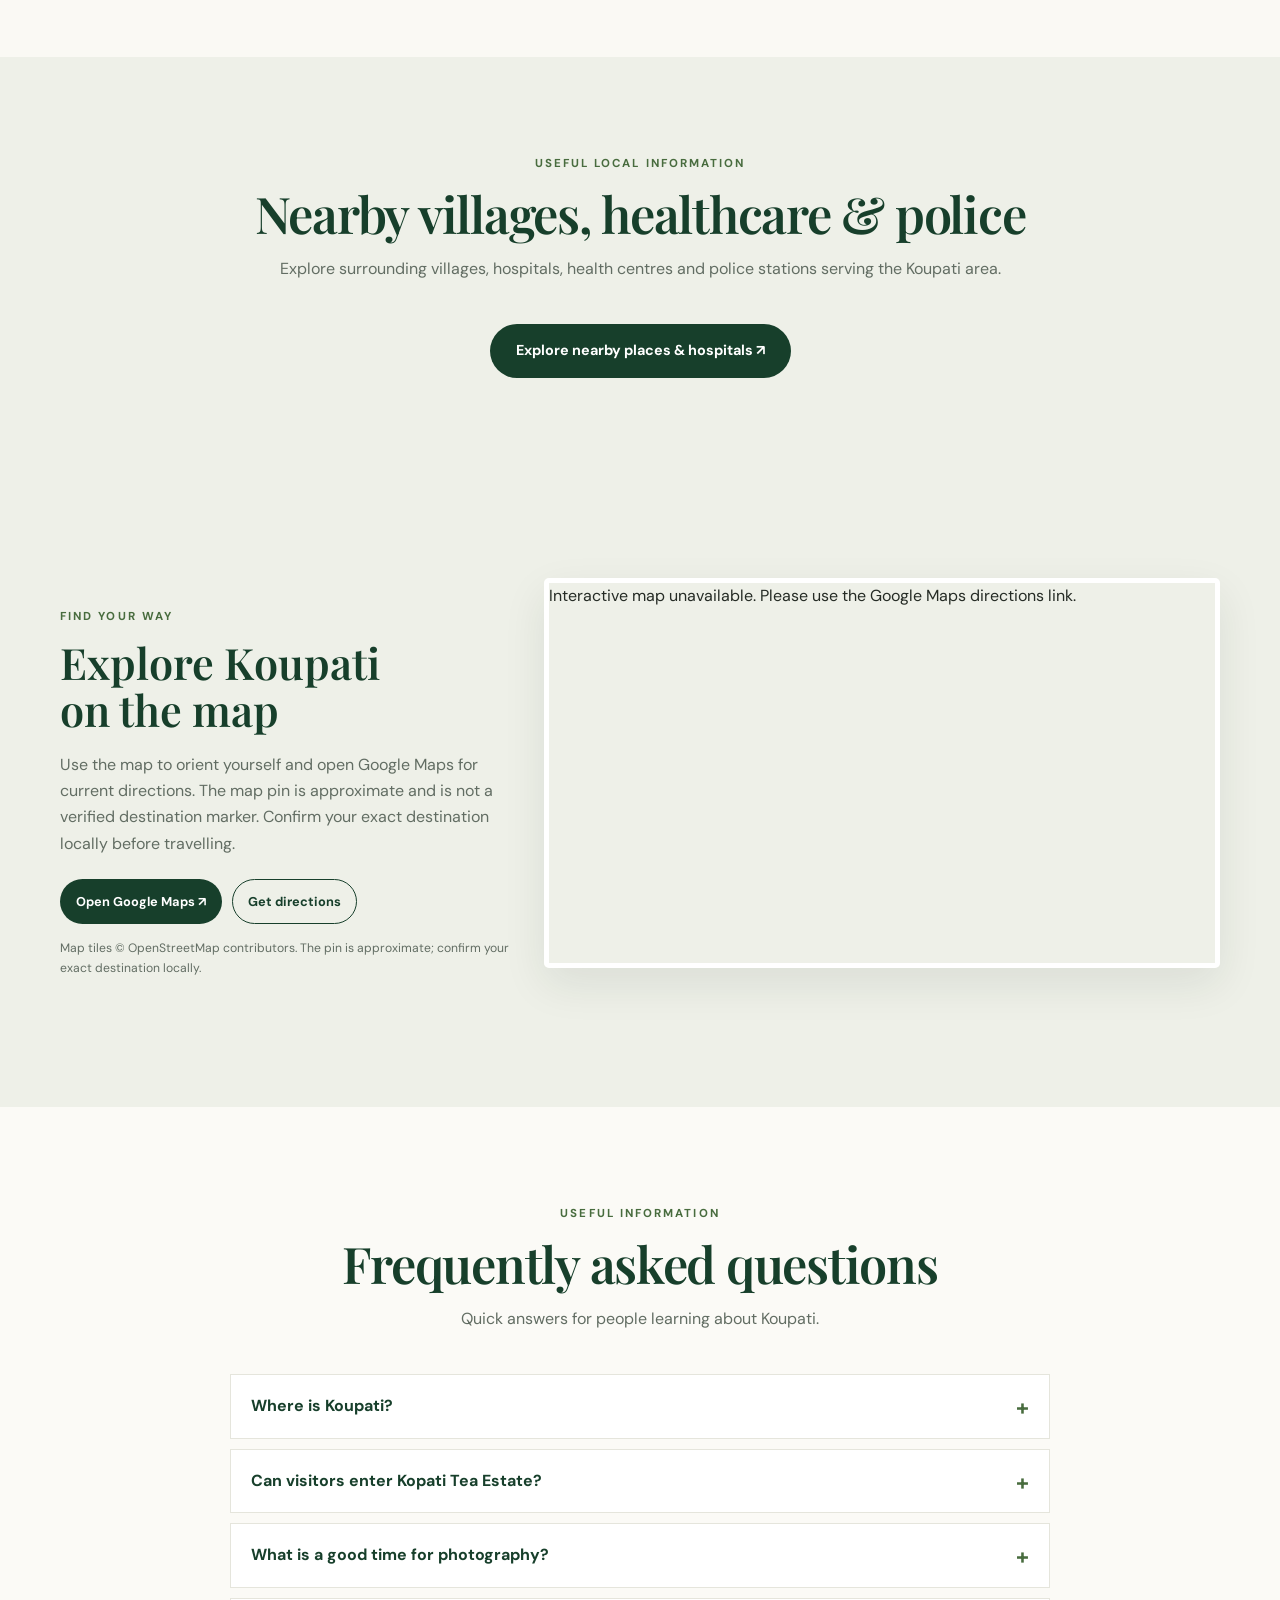
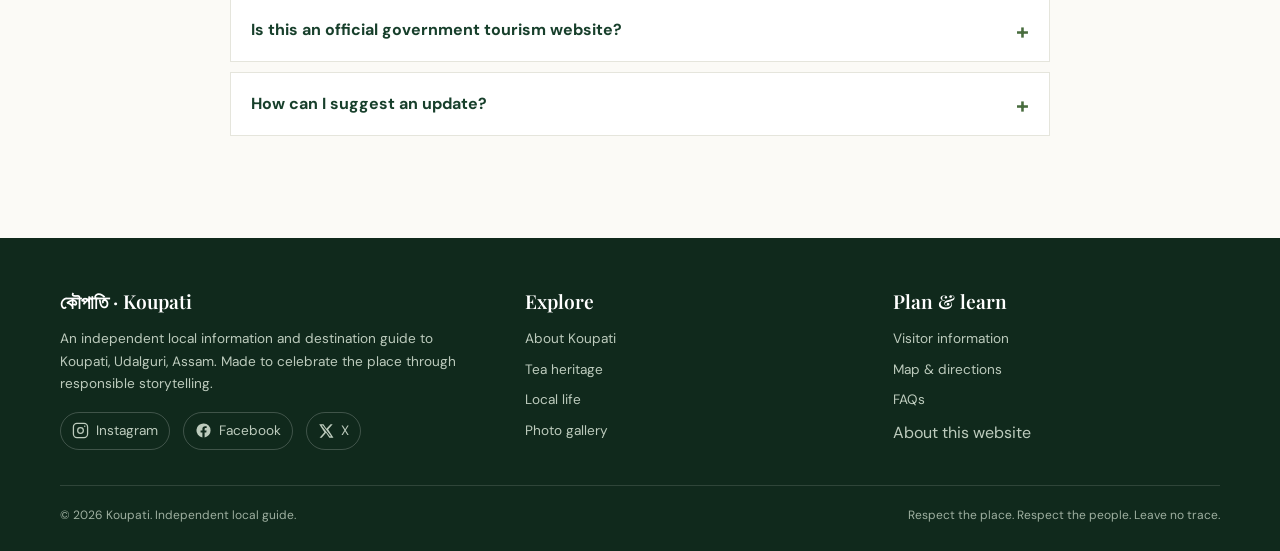
==== commit 6ad88f2a: "Link Koupati Community preview from homepage" ====
--- a/index.html
+++ b/index.html
@@ -1,19 +1,28 @@
 <!doctype html>
 <html lang="en" class="scroll-smooth">
 <head>
+  <!-- Google Tag Manager: GTM-TPNJJLPN -->
+  <script async src="https://www.googletagmanager.com/gtm.js?id=GTM-TPNJJLPN"></script>
+  <script>
+    window.dataLayer = window.dataLayer || [];
+    function gtag(){dataLayer.push(arguments);}
+    gtag("js", new Date());
+  </script>
+  <!-- End Google Tag Manager -->
   <meta charset="utf-8">
   <meta name="viewport" content="width=device-width, initial-scale=1">
   <meta name="theme-color" content="#173f2b">
-  <title>Koupati, Udalguri, Assam | Tea Estate, Sunday Market &amp; Local Guide</title>
-  <meta name="description" content="Discover Koupati in Udalguri, Assam — explore local landscapes, tea-garden scenery, village life, culture and useful visitor information.">
+  <title>Koupati, Assam | Village Guide, Tea Gardens &amp; Local Life</title>
+  <meta name="description" content="Explore Koupati in Udalguri district, Assam: village life, tea-garden landscapes, the Sunday market, local culture, history, photos and how to reach Koupati.">
   <link rel="canonical" href="https://koupati.vercel.app/">
   <meta property="og:type" content="website">
+  <meta property="og:site_name" content="Koupati">
   <meta property="og:url" content="https://koupati.vercel.app/">
-  <meta property="og:title" content="Koupati, Udalguri, Assam | Tea Estate, Sunday Market &amp; Local Guide">
+  <meta property="og:title" content="Koupati, Assam | Village Guide, Tea Gardens &amp; Local Life">
   <meta property="og:description" content="A local guide to Koupati — its landscapes, tea-garden surroundings, community and visitor information.">
   <meta property="og:image" content="https://koupati.vercel.app/7.webp">
   <meta name="twitter:card" content="summary_large_image">
-  <meta name="twitter:title" content="Koupati, Udalguri, Assam | Tea Estate, Sunday Market &amp; Local Guide">
+  <meta name="twitter:title" content="Koupati, Assam | Village Guide, Tea Gardens &amp; Local Life">
   <meta name="twitter:description" content="Explore Koupati's landscapes, local life and visitor information.">
   <meta name="twitter:image" content="https://koupati.vercel.app/7.webp">
   <link rel="preconnect" href="https://fonts.googleapis.com">
@@ -23,7 +32,7 @@
   <link rel="preload" as="image" href="7-optimized.webp" imagesrcset="7-mobile.webp 480w, 7-optimized.webp 826w" imagesizes="100vw" fetchpriority="high">
   <link rel="stylesheet" href="styles-home.css">
   
-  <script type="application/ld+json">{"@context":"https://schema.org","@type":"WebSite","name":"Koupati, Udalguri, Assam | Tea Estate, Sunday Market & Local Guide","alternateName":"কৌপাতি","url":"https://koupati.vercel.app/","description":"Discover Koupati in Udalguri, Assam — explore local landscapes, tea-garden scenery, village life, culture and useful visitor information."}</script>
+  <script type="application/ld+json">{"@context":"https://schema.org","@type":"WebSite","name":"Koupati","alternateName":"কৌপাতি","url":"https://koupati.vercel.app/","description":"Discover Koupati in Udalguri, Assam — explore local landscapes, tea-garden scenery, village life, culture and useful visitor information."}</script>
 <meta name="robots" content="index,follow"></head>
 <body>
   <a class="skip-link" href="#main-content">Skip to content</a>
@@ -31,14 +40,14 @@
   <header class="site-header">
     <div class="container nav-wrap">
       <a class="brand" href="/" aria-label="Koupati home"><img src="images/koupati_logo-optimized.webp" alt="Koupati logo" decoding="async" width="48" height="48"><span class="brand-name"><strong><span lang="as">কৌপাতি</span> · Koupati</strong><span>The green destination</span></span></a>
-      <nav class="nav-links" aria-label="Main navigation"><a href="/">Home</a><a href="about-koupati.html">About</a><a href="history-local-stories.html">History</a><a href="tea-garden.html">Tea heritage</a><a href="local-life.html">Sunday market</a><a href="culture-food.html">Culture & food</a><a href="travel-guide.html#transport-options">How to reach</a><a href="education.html">Schools</a><a href="nearby-villages-hospitals.html">Local services</a><a href="gallery.html">Photo Gallery</a></nav>
+      <nav class="nav-links" aria-label="Main navigation"><a href="/">Home</a><a href="community.html">Community</a><a href="about-koupati.html">About</a><a href="history-local-stories.html">History</a><a href="tea-garden.html">Tea heritage</a><a href="local-life.html">Sunday market</a><a href="culture-food.html">Culture & food</a><a href="travel-guide.html#transport-options">How to reach</a><a href="education.html">Schools</a><a href="nearby-villages-hospitals.html">Local services</a><a href="gallery.html">Photo Gallery</a></nav>
       <a class="btn btn-primary nav-cta" href="#location">Find Koupati ↗</a>
       <button class="menu-toggle" id="menuToggle" aria-label="Open navigation" aria-expanded="false" aria-controls="mobileNav">☰</button>
     </div>
-    <nav class="mobile-nav" id="mobileNav" aria-label="Mobile navigation"><a href="/">Home</a><a href="about-koupati.html">About</a><a href="history-local-stories.html">History &amp; Stories</a><a href="tea-garden.html">Tea heritage</a><a href="local-life.html">Sunday market</a><a href="culture-food.html">Culture & food</a><a href="travel-guide.html#transport-options">How to reach</a><a href="education.html">Schools</a><a href="nearby-villages-hospitals.html">Local services</a><a href="gallery.html">Photo Gallery</a></nav>
+    <nav class="mobile-nav" id="mobileNav" aria-label="Mobile navigation"><a href="/">Home</a><a href="community.html">Community</a><a href="about-koupati.html">About</a><a href="history-local-stories.html">History &amp; Stories</a><a href="tea-garden.html">Tea heritage</a><a href="local-life.html">Sunday market</a><a href="culture-food.html">Culture & food</a><a href="travel-guide.html#transport-options">How to reach</a><a href="education.html">Schools</a><a href="nearby-villages-hospitals.html">Local services</a><a href="gallery.html">Photo Gallery</a></nav>
   </header>
 
-  <nav class="mobile-quick-jump" aria-label="Quick section navigation"><a href="#quick-access">Explore</a><a href="#community-story">Contribute</a><a href="gallery.html">Photos</a><a href="#location">Map</a><a href="#faq">FAQ</a></nav>
+  <nav class="mobile-quick-jump" aria-label="Quick section navigation"><a href="#quick-access">Explore</a><a href="community.html">Community</a><a href="#community-story">Contribute</a><a href="gallery.html">Photos</a><a href="#location">Map</a><a href="#faq">FAQ</a></nav>
   <main id="main-content">
     <section class="hero" id="home">
       <img class="hero-bg" src="7-optimized.webp" srcset="7-mobile.webp 480w, 7-optimized.webp 826w" sizes="100vw" alt="Representative tea-growing landscape; exact location not verified" fetchpriority="high" decoding="async" width="826" height="1239">
@@ -52,7 +61,7 @@
     </section>
 
 
-    <section class="quick-access" id="quick-access" aria-labelledby="quick-access-title"><div class="container"><div class="quick-access-heading"><span class="eyebrow">USEFUL LOCAL INFORMATION</span><h2 id="quick-access-title">Find what you need</h2><p>Quick links for visitors and the Koupati community.</p></div><div class="quick-access-grid"><a class="quick-access-card" href="travel-guide.html#transport-options"><span class="quick-access-icon" aria-hidden="true">🚆</span><span><strong>Transport Guide</strong><small>Road &amp; railway options</small></span><span aria-hidden="true">↗</span></a><a class="quick-access-card" href="education.html"><span class="quick-access-icon" aria-hidden="true">🎓</span><span><strong>Schools</strong><small>Education directory</small></span><span aria-hidden="true">↗</span></a><a class="quick-access-card" href="nearby-villages-hospitals.html"><span class="quick-access-icon" aria-hidden="true">🏥</span><span><strong>Hospitals &amp; Police</strong><small>Essential local services</small></span><span aria-hidden="true">↗</span></a><a class="quick-access-card" href="#location"><span class="quick-access-icon" aria-hidden="true">📍</span><span><strong>Map &amp; Directions</strong><small>Find Koupati</small></span><span aria-hidden="true">↗</span></a></div></div></section>
+    <section class="quick-access" id="quick-access" aria-labelledby="quick-access-title"><div class="container"><div class="quick-access-heading"><span class="eyebrow">USEFUL LOCAL INFORMATION</span><h2 id="quick-access-title">Find what you need</h2><p>Quick links for visitors and the Koupati community.</p></div><div class="quick-access-grid"><a class="quick-access-card" href="travel-guide.html#transport-options"><span class="quick-access-icon" aria-hidden="true">🚆</span><span><strong>Transport Guide</strong><small>Road &amp; railway options</small></span><span aria-hidden="true">↗</span></a><a class="quick-access-card" href="education.html"><span class="quick-access-icon" aria-hidden="true">🎓</span><span><strong>Schools</strong><small>Education directory</small></span><span aria-hidden="true">↗</span></a><a class="quick-access-card" href="nearby-villages-hospitals.html"><span class="quick-access-icon" aria-hidden="true">🏥</span><span><strong>Hospitals &amp; Police</strong><small>Essential local services</small></span><span aria-hidden="true">↗</span></a><a class="quick-access-card" href="#location"><span class="quick-access-icon" aria-hidden="true">📍</span><span><strong>Map &amp; Directions</strong><small>Find Koupati</small></span><span aria-hidden="true">↗</span></a><a class="quick-access-card" href="community.html"><span class="quick-access-icon" aria-hidden="true">◉</span><span><strong>Koupati Community</strong><small>Local posts and photos</small></span><span aria-hidden="true">↗</span></a></div></div></section>
     <section class="intro" aria-label="Koupati at a glance"><div class="container intro-grid">
       <div class="intro-item"><b>Udalguri district</b><span>Assam, Northeast India</span></div>
       <div class="intro-item"><b>Green landscapes</b><span>Tea-garden and rural surroundings</span></div>
